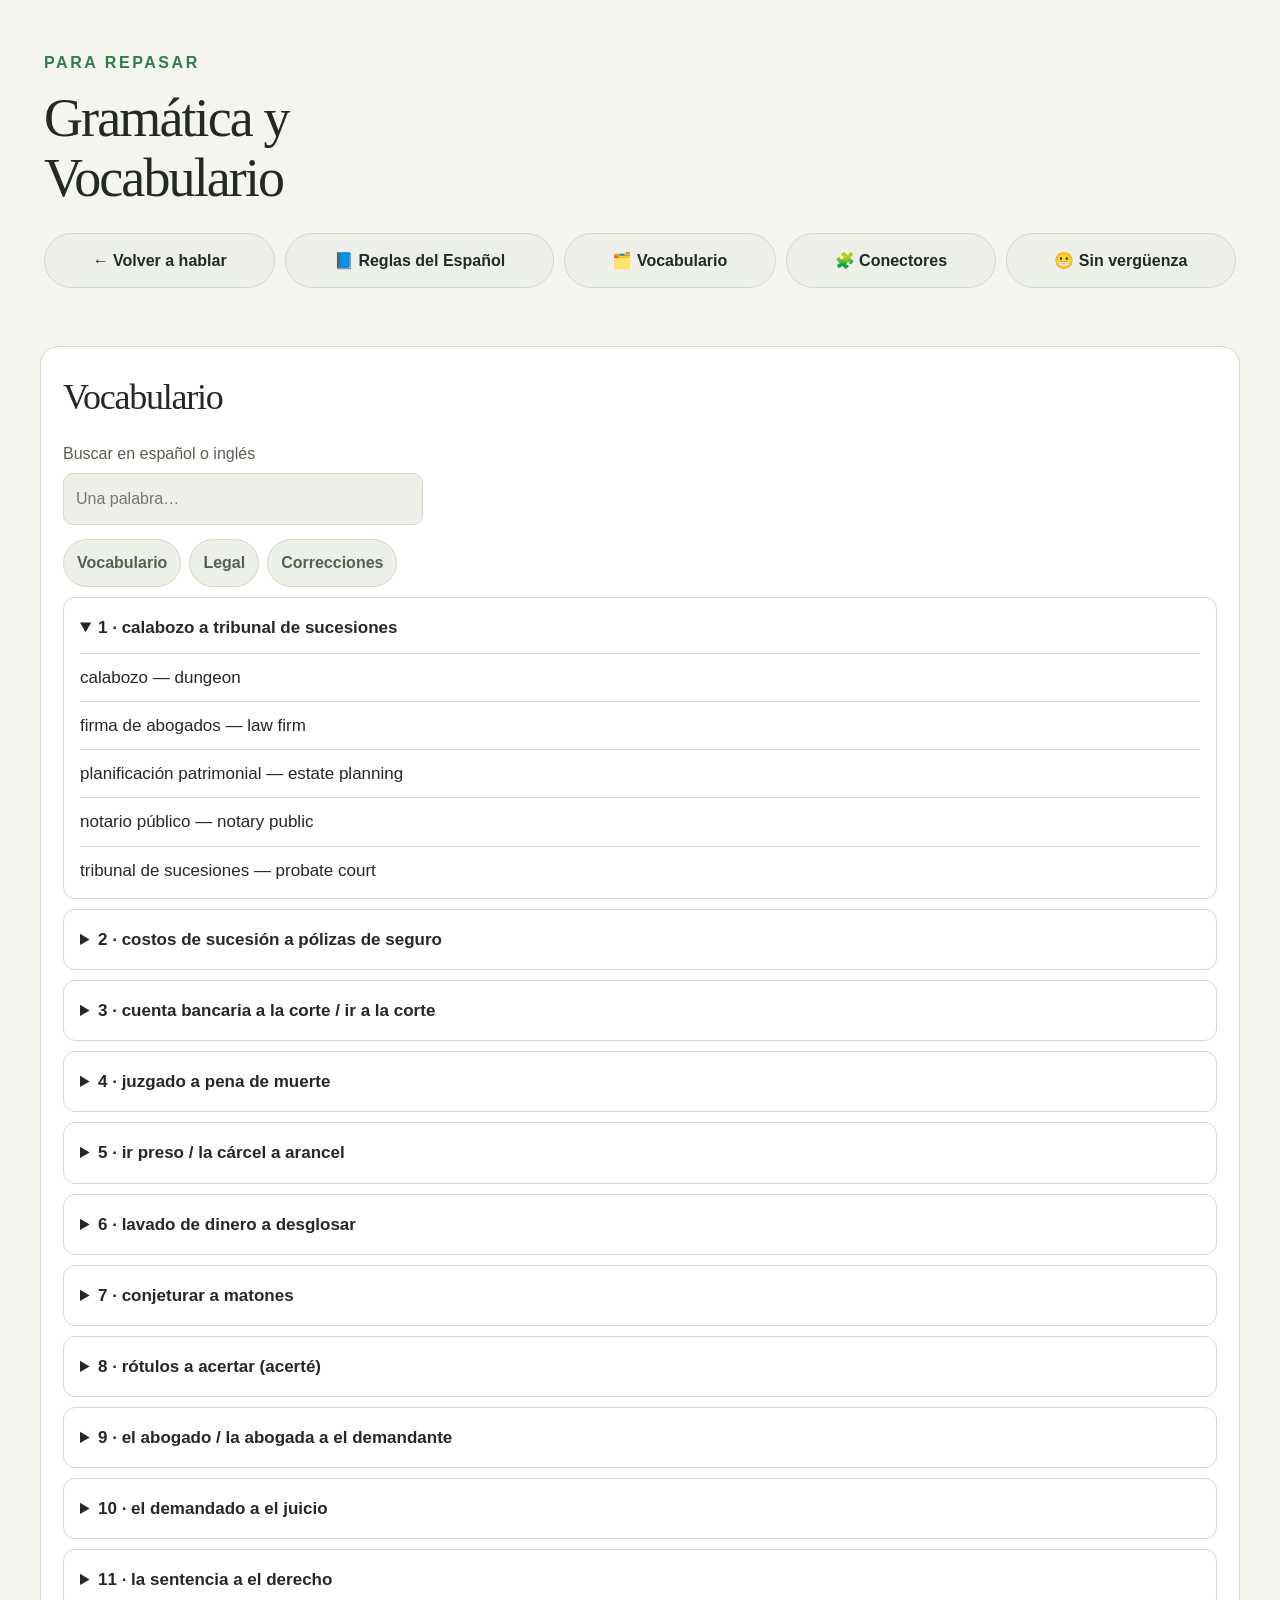
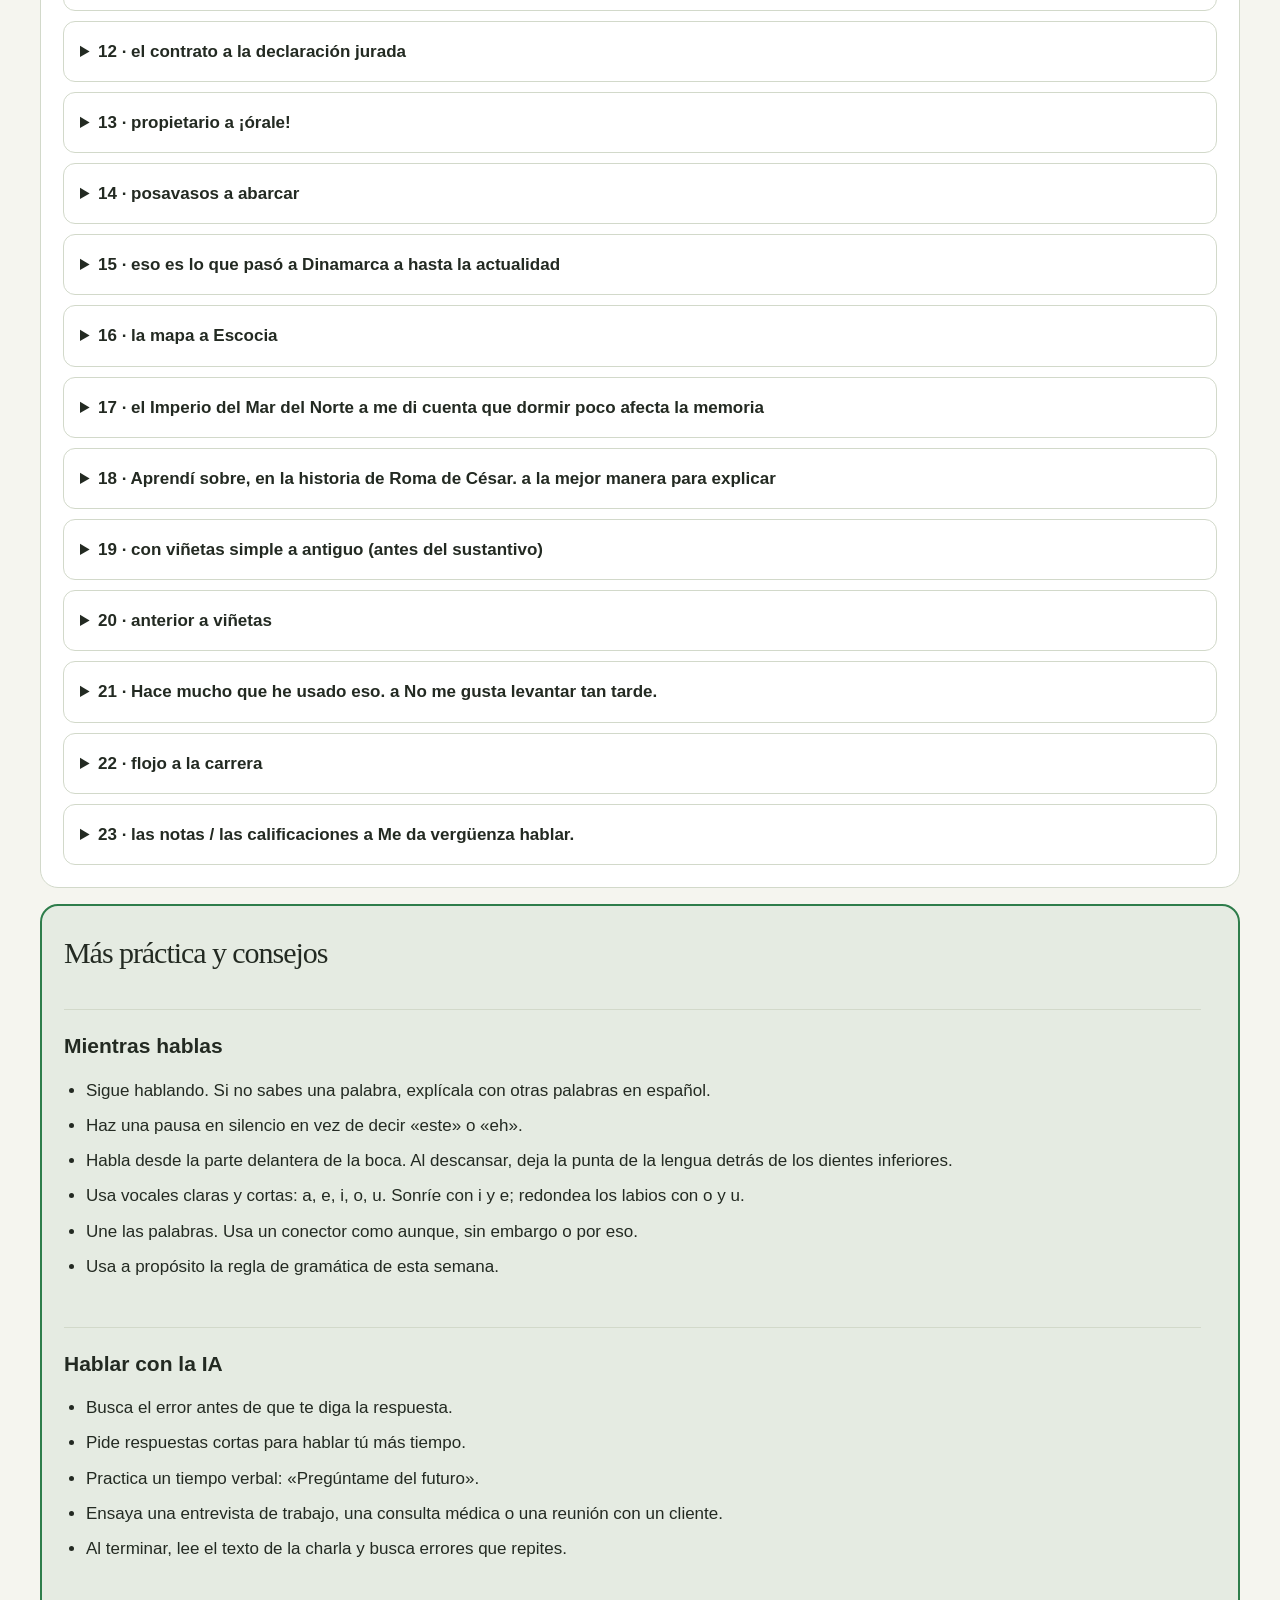
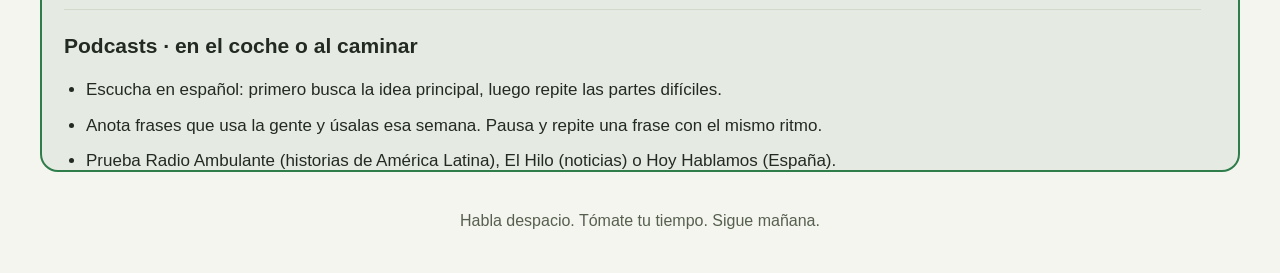
==== aprende.html @ 2efd4acb "Split into speaking page and grammar/vocab page Co-Authored-By: Claude Opus 5.5 <noreply@anthropic.c" ====
<!doctype html>
<html lang="es">
<head>
<meta charset="utf-8">
<meta name="viewport" content="width=device-width, initial-scale=1, viewport-fit=cover">
<meta name="theme-color" content="#1a1a19">
<meta name="apple-mobile-web-app-capable" content="yes">
<meta name="apple-mobile-web-app-status-bar-style" content="black-translucent">
<meta name="apple-mobile-web-app-title" content="Spanish">
<meta name="description" content="Tu práctica diaria de español. Treinta minutos, un paso a la vez.">
<title>Spanish · Gramática y vocabulario</title>
<link rel="manifest" href="manifest.webmanifest">
<link rel="apple-touch-icon" href="icons/icon-180.png">
<link rel="icon" href="icons/icon-192.png">
<link rel="stylesheet" href="app.css">
<script src="app.js" defer></script>
</head>
<body>
<main>
<header><p class="eyebrow">PARA REPASAR</p><h1>Gramática y<br>Vocabulario</h1><nav class="top-links" aria-label="Recursos">
<a href="index.html">← Volver a hablar</a>
<a href="gramatica.html">📘 Reglas del Español</a>
<a href="#vocab">🗂️ Vocabulario</a>
<a href="#conectores">🧩 Conectores</a>
<a href="gramatica.html#verguenza">😬 Sin vergüenza</a>
</nav></header>
<section id="vocab" class="panel vocabulary"><h2>Vocabulario</h2><label for="search">Buscar en español o inglés</label><input id="search" type="search" placeholder="Una palabra…" autocomplete="off"><div class="chips" id="filters" aria-label="Filtrar vocabulario"></div><p id="count" class="muted small" role="status" hidden>Cargando vocabulario…</p><div id="vocab-groups"></div><button id="retry-vocab" class="secondary" hidden>Volver a cargar</button></section>
<section class="more" aria-labelledby="more-title"><h2 id="more-title">Más práctica y consejos</h2><div id="tips" class="stack"></div>
<article class="tip"><h3>Repite: 4, 3, 2</h3><p>Los miércoles, en lugar del Debate: elige una historia, como tu mejor día de la misión. Cuéntala en 4 minutos, luego en 3 y al final en 2. No quites partes: dilo con más fluidez.</p><p id="drill-round">Vuelta 1 de 3 · la misma historia</p><div id="drill-clock" class="drill-clock" role="timer">4:00</div><div class="timer-actions"><button id="drill-start">Empezar</button><button id="drill-reset" class="secondary">Reiniciar</button></div></article>
<section id="conectores" class="panel"><h3>Conectores</h3><p class="muted">Palabras pequeñas para unir tus ideas.</p></section>
<section class="panel"><h3>Práctica</h3><p class="muted">Elige la palabra que falta.</p><p id="score" role="status">0 de 15 · 0 respuestas</p><div id="quiz" class="stack"></div><button id="again" class="secondary wide">Otra vez</button></section>
</section>
<footer>Habla despacio. Tómate tu tiempo. Sigue mañana.</footer>
</main>
</body>
</html>
---- app.css ----
:root {
  color-scheme:dark;
  --bg:#1a1a19;
  --card:#232422;
  --inset:#2c2e2a;
  --fg:#f2f1e9;
  --muted:#b4b8ad;
  --line:#41463c;
  --green:#5fbf7f;
  --ink:#112317;
  --blue:#396ed0;
  --gold:#ddbf7d;
}
*,*::before,*::after {
  box-sizing:border-box;
}
html,body {
  overflow-x:hidden;
}
body {
  margin:0;
  background:var(--bg);
  color:var(--fg);
  font:17px/1.6 -apple-system,BlinkMacSystemFont,"Segoe UI",sans-serif;
  padding: max(28px,env(safe-area-inset-top)) max(16px,env(safe-area-inset-right)) max(28px,env(safe-area-inset-bottom)) max(16px,env(safe-area-inset-left));
}
main {
  max-width:1200px;
  margin:auto;
  overflow-wrap:anywhere;
}
/* Grid and flex items must shrink below their controls' intrinsic widths. */
main *,main *::before,main *::after {
  min-width:0;
}
header {
  padding:12px 4px 26px;
}
h1,h2 {
  font-family:Georgia,serif;
  font-weight:500;
  line-height:1.12;
  letter-spacing:-.035em;
}
h1 {
  font-size:clamp(36px,7vw,54px);
  margin:12px 0;
}
h2 {
  font-size:36px;
  margin:8px 0 24px;
}
h3 {
  font-size:21px;
  line-height:1.3;
  margin:0 0 12px;
}
h4 {
  font-size:18px;
  margin:0;
}
p {
  margin:10px 0;
}
.eyebrow {
  font-size:16px;
  letter-spacing:.16em;
  font-weight:700;
  color:var(--green);
}
.muted {
  color:var(--muted);
}
.small {
  font-size:16px;
}
.panel {
  background:var(--card);
  border:1px solid var(--line);
  border-radius:18px;
  padding:22px;
  margin-bottom:16px;
}
.timer {
  border-top:3px solid var(--green);
}
.timer-heading,.block-heading {
  display:flex;
  flex-wrap:wrap;
  justify-content:space-between;
  gap:12px;
  align-items:center;
  font-weight:650;
}
.badge {
  font-size:16px;
  letter-spacing:.08em;
  color:var(--muted);
  white-space:nowrap;
}
.clock {
  font-size:clamp(70px,17vw,98px);
  line-height:1.2;
  font-weight:300;
  letter-spacing:-.06em;
  font-variant-numeric:tabular-nums;
  color:var(--green);
  margin:12px 0;
}
progress {
  display:block;
  width:100%;
  height:6px;
  border:none;
  border-radius:8px;
  overflow:hidden;
  background:var(--inset);
  accent-color:var(--green);
}
progress::-webkit-progress-bar {
  background:var(--inset);
}
progress::-webkit-progress-value {
  background:var(--green);
}
button,input,select,textarea {
  font:inherit;
  font-size:16px;
  max-width:100%;
}
button {
  overflow-wrap:anywhere;
}
button,.chat {
  min-height:48px;
  border-radius:10px;
  border:1px solid transparent;
  padding:12px 16px;
  font-weight:650;
  cursor:pointer;
  background:var(--green);
  color:var(--ink);
}
button:disabled {
  cursor:default;
  opacity:.65;
}
.secondary {
  background:var(--inset);
  color:var(--fg);
  border-color:var(--line);
}
button:focus-visible,a:focus-visible,summary:focus-visible,input:focus-visible,select:focus-visible,textarea:focus-visible {
  outline:3px solid var(--gold);
  outline-offset:4px;
}
.timer-actions {
  display:flex;
  gap:8px;
  flex-wrap:wrap;
  margin-top:18px;
}
.timer-actions button {
  flex:1 1 80px;
  padding-inline:10px;
}
.stack {
  display:grid;
  grid-template-columns:minmax(0,1fr);
  gap:14px;
}
.block {
  border-left:3px solid var(--line);
  margin:0;
}
.block.active {
  border-color:var(--green);
}
.block.active h3 {
  color:var(--green);
}
.block.done .block-heading {
  color:var(--muted);
}
.block-heading h3 {
  margin:0;
}
.duration {
  font-variant-numeric:tabular-nums;
  white-space:nowrap;
  color:var(--muted);
}
.topic {
  font-family:Georgia,serif;
  font-size:22px;
  line-height:1.4;
  margin:18px 0 12px;
}
.topic-change {
  margin-bottom:16px;
}
label {
  display:block;
  color:var(--muted);
  font-size:16px;
  margin:12px 0 6px;
}
select,input,textarea {
  width:100%;
  min-width:0;
  min-height:48px;
  background:var(--inset);
  color:var(--fg);
  border:1px solid var(--line);
  border-radius:10px;
  padding:12px;
}
select {
  margin-bottom:16px;
}
.wide,.copy {
  width:100%;
}
.copy {
  margin-top:6px;
}
.prompt-view {
  margin-top:6px;
}
summary {
  cursor:pointer;
  min-height:48px;
  padding:12px 0;
  color:var(--muted);
}
.prompt-view textarea {
  height:260px;
  line-height:1.6;
  resize:vertical;
}
.copy-status {
  min-height:0;
  color:var(--green);
  margin:0;
}
.copy-status:not(:empty) {
  margin-top:8px;
}
.chat {
  background:var(--blue);
  color:#fff;
  text-decoration:none;
  display:flex;
  justify-content:space-between;
  align-items:center;
  margin-top:22px;
  padding:18px 22px;
  font-size:19px;
}
.chat-help {
  text-align:center;
  margin:8px 0 40px;
}
.reference>.panel {
  margin-bottom:18px;
}
.chips {
  display:flex;
  flex-wrap:wrap;
  gap:8px;
  margin-top:14px;
}
.chips button {
  background:var(--inset);
  border-color:var(--line);
  color:var(--muted);
  border-radius:30px;
  padding:10px 13px;
}
.chips button[aria-pressed=true] {
  color:var(--ink);
  background:var(--green);
  border-color:var(--green);
}
.vocab-group {
  background:var(--card);
  border:1px solid var(--line);
  border-radius:12px;
  padding:4px 16px;
  margin-top:10px;
}
.vocab-group summary {
  color:var(--fg);
  font-weight:650;
}
.vocab-row {
  border-top:1px solid var(--line);
  padding:10px 0;
  margin:0;
}
.connector-group {
  margin-top:28px;
}
.connector {
  padding:14px 0;
  border-top:1px solid var(--line);
}
.connector p {
  margin:4px 0;
}
.example {
  color:var(--muted);
  font-style:italic;
}
.question {
  padding:18px;
  background:var(--inset);
  border-radius:12px;
}
.question p:first-child {
  margin-top:0;
}
.answers {
  display:flex;
  gap:8px;
  flex-wrap:wrap;
}
.answers button {
  background:var(--card);
  color:var(--fg);
  border-color:var(--line);
  flex:1 1 100px;
}
.answers button.correct {
  border-color:var(--green);
  color:var(--green);
}
.answers button.wrong {
  border-color:#ed9d91;
  color:#ed9d91;
}
.feedback {
  font-size:16px;
}
.top-links {
  display:flex;
  flex-wrap:wrap;
  gap:10px;
  margin-top:24px;
}
.top-links a {
  display:flex;
  align-items:center;
  justify-content:center;
  gap:12px;
  padding:14px 18px;
  min-height:52px;
  border:1px solid var(--line);
  border-radius:30px;
  background:var(--inset);
  color:var(--fg);
  font-size:17px;
  font-weight:650;
  text-decoration:none;
}
.top-links .chat {
  background:var(--blue);
  color:#fff;
  border-color:var(--blue);
  margin:0;
}
.practice-layout {
  display:grid;
  gap:24px;
  align-items:start;
}
.more {
  padding:22px;
  background:color-mix(in srgb,var(--green) 8%,var(--bg));
  border:2px solid var(--green);
  border-radius:18px;
}
.more h2 {
  font-size:30px;
}
.more>.panel {
  margin-top:24px;
}
.more>.panel:last-child {
  margin-bottom:0;
}
.vocabulary {
  margin-top:32px;
  scroll-margin-top:16px;
}
.vocabulary input {
  max-width:360px;
}
#conectores {
  scroll-margin-top:16px;
}
@media(min-width:900px) {
  .top-links {
    flex-wrap:nowrap;
  }
  .top-links a {
    flex:1 1 auto;
    padding-inline:12px;
    font-size:16px;
  }
  .practice-layout {
    grid-template-columns:minmax(0,1.2fr) minmax(0,1fr);
  }
  .more {
    position:sticky;
    top:16px;
    max-height:calc(100vh - 32px);
    overflow-y:auto;
    overscroll-behavior-y:contain;
    scrollbar-gutter:stable;
  }
}
.tip {
  border-top:1px solid var(--line);
  padding-top:22px;
  margin-top:16px;
}
.tip ul {
  padding-left:22px;
}
.tip li {
  margin:8px 0;
}
.drill-clock {
  font-size:48px;
  font-variant-numeric:tabular-nums;
  color:var(--green);
}
footer {
  text-align:center;
  color:var(--muted);
  font-size:16px;
  margin:36px 0 12px;
}
[hidden] {
  display:none!important;
}
@media(max-width:499px) {
  .panel,.more {
    padding:18px;
  }
  .timer-actions {
    gap:6px;
  }
  .timer-actions button {
    padding-inline:8px;
  }
  .block-heading {
    align-items:start;
  }
  .badge {
    align-self:center;
  }
}
@media(prefers-color-scheme:light) {
  :root {
    color-scheme:light;
    --bg:#f5f5ef;
    --card:#fff;
    --inset:#edf0e8;
    --fg:#232a22;
    --muted:#56604f;
    --line:#d2d9ca;
    --green:#2e7d4b;
    --ink:#fff;
    --gold:#97691d;
  }
}
@media(prefers-reduced-motion:reduce) {
  * {
    scroll-behavior:auto;
  }
}

.copy.go{margin-top:8px;background:#3b6fd8;color:#fff}

/* Speaking page is one column now (grammar + vocab moved to aprende.html). */
.practice-layout.solo{display:block;max-width:760px}
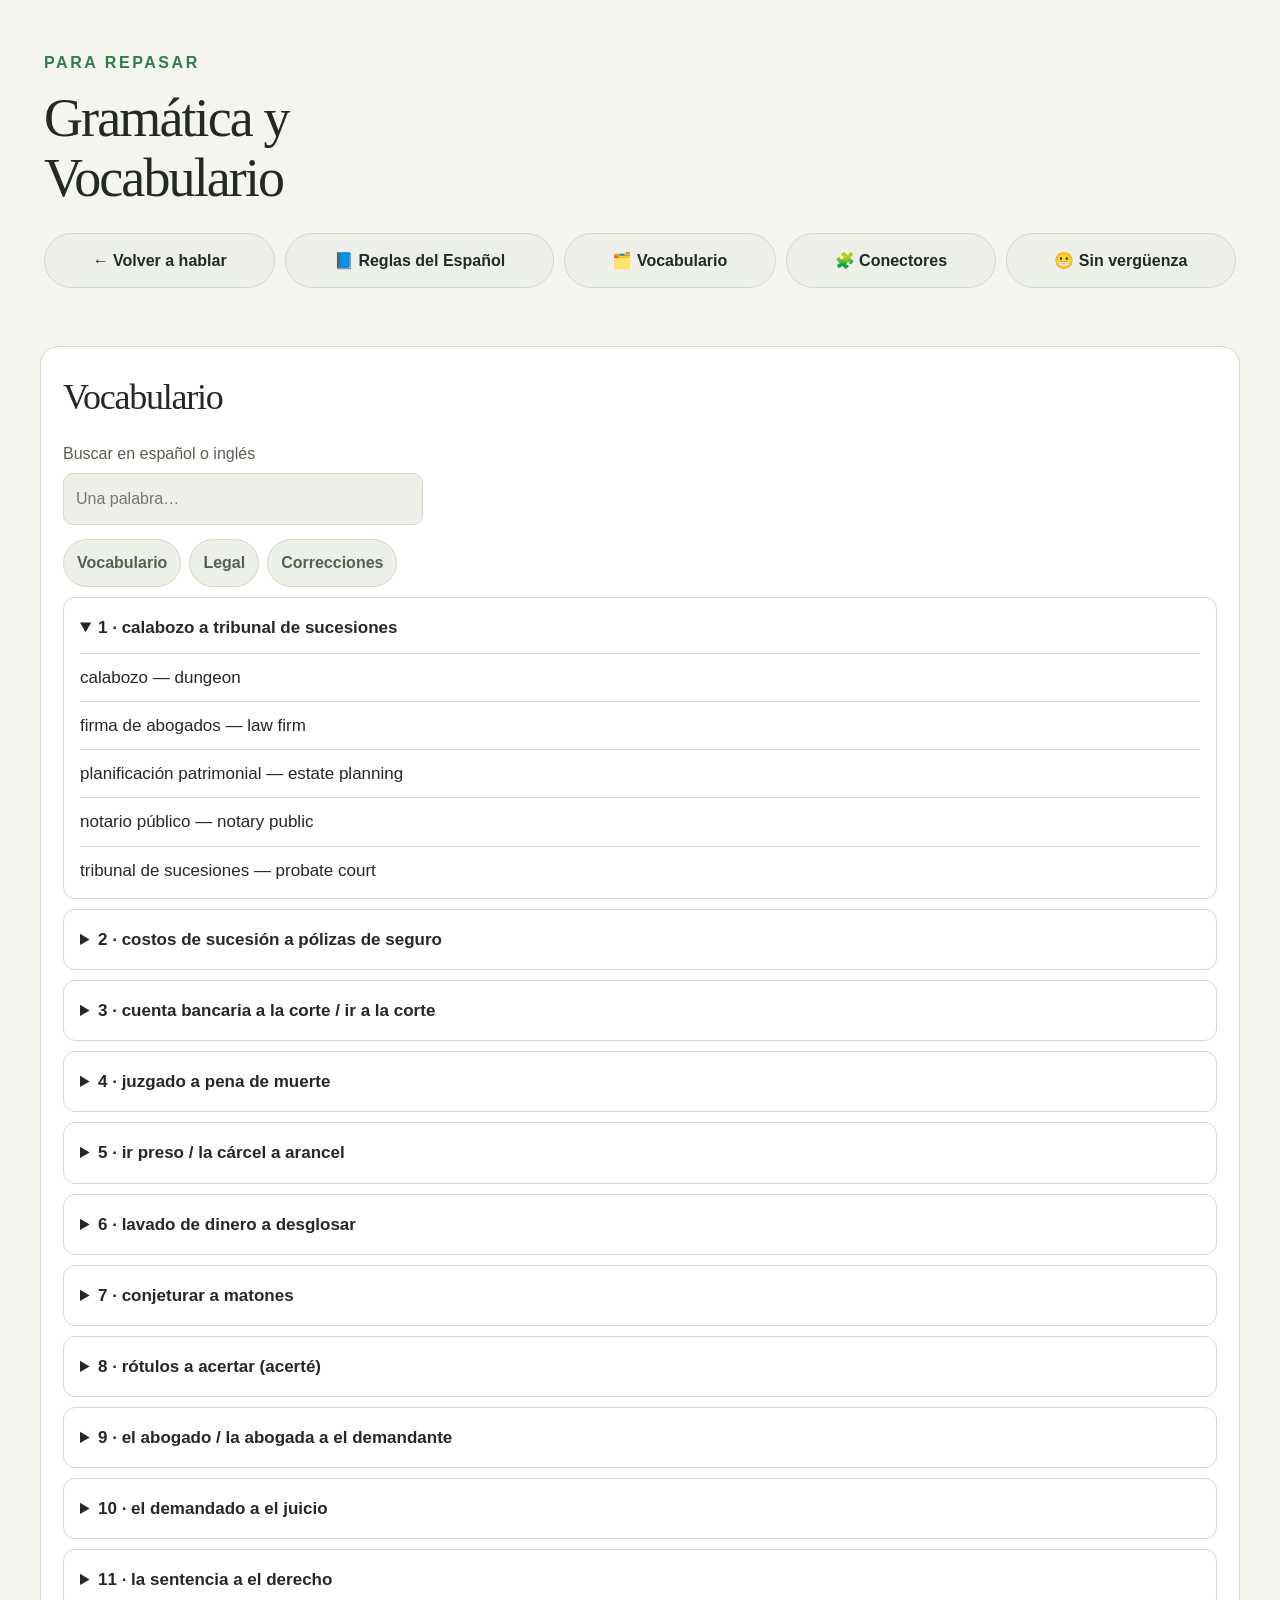
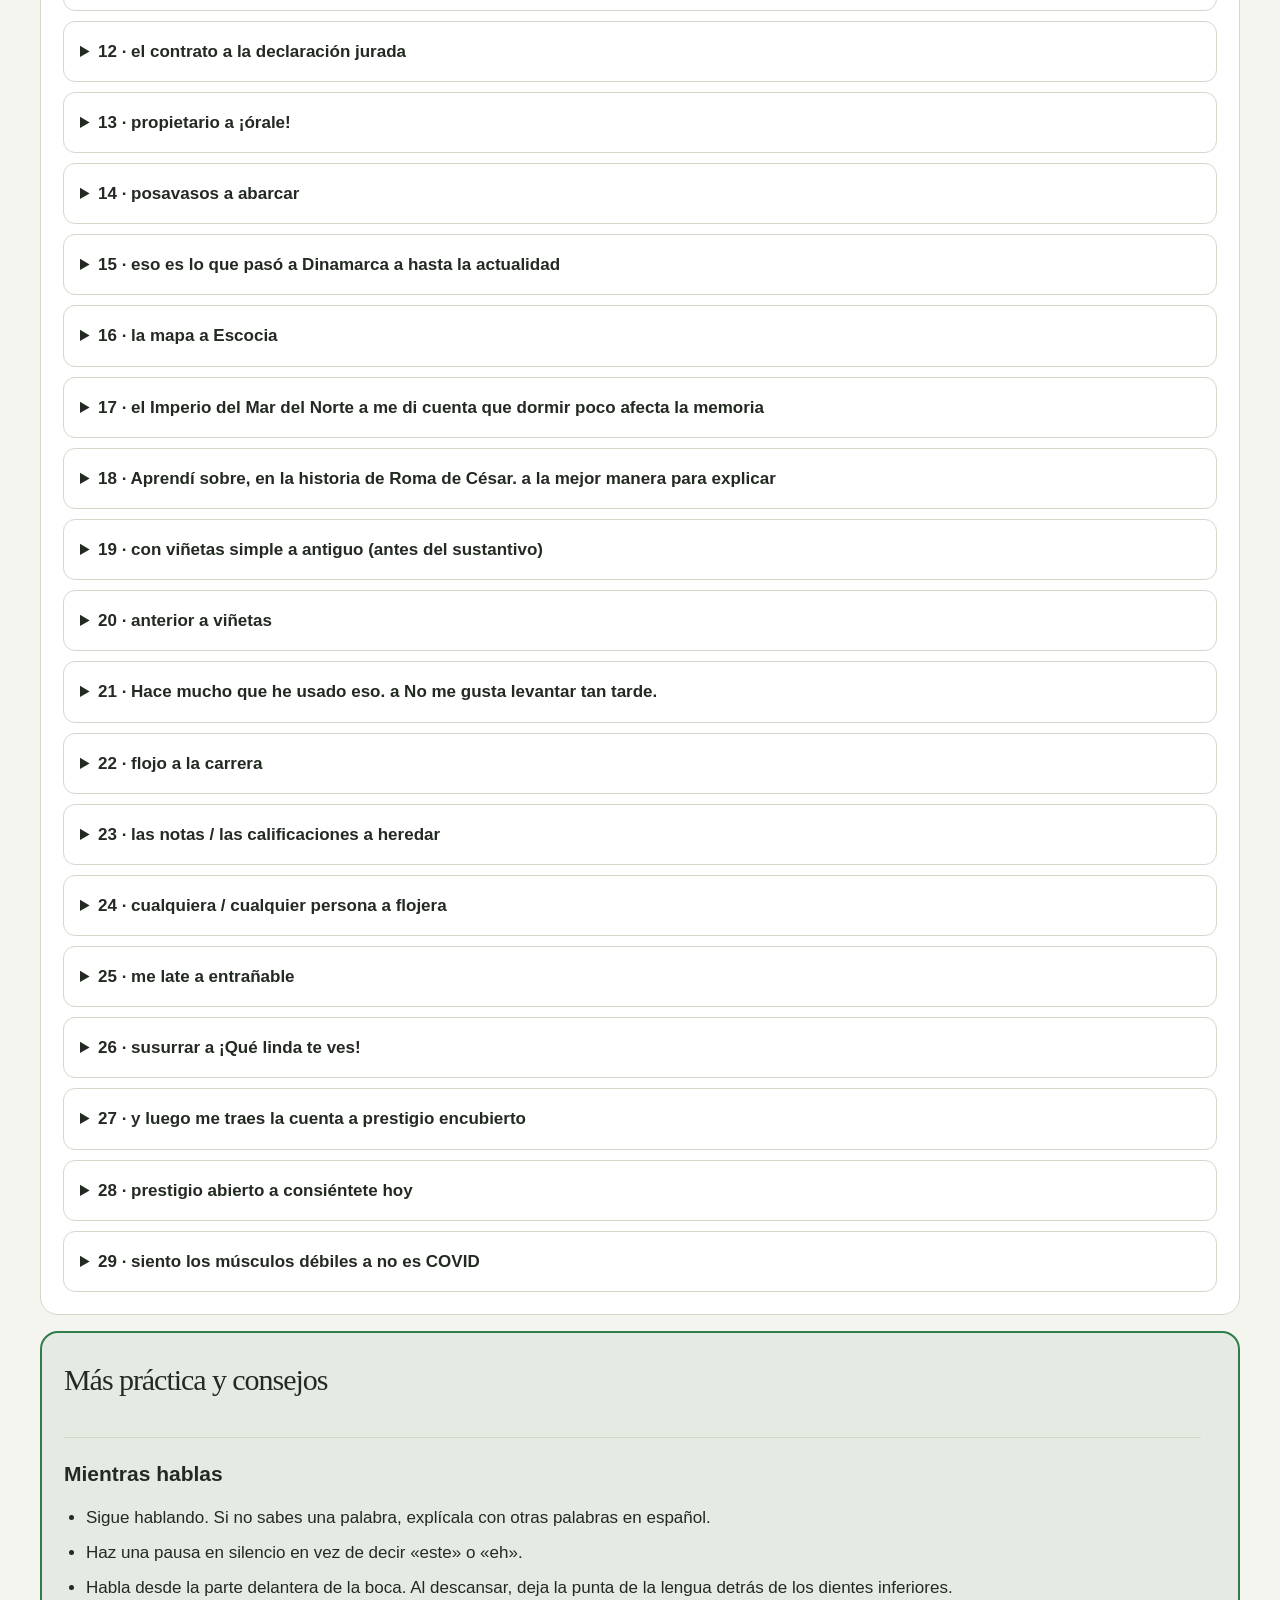
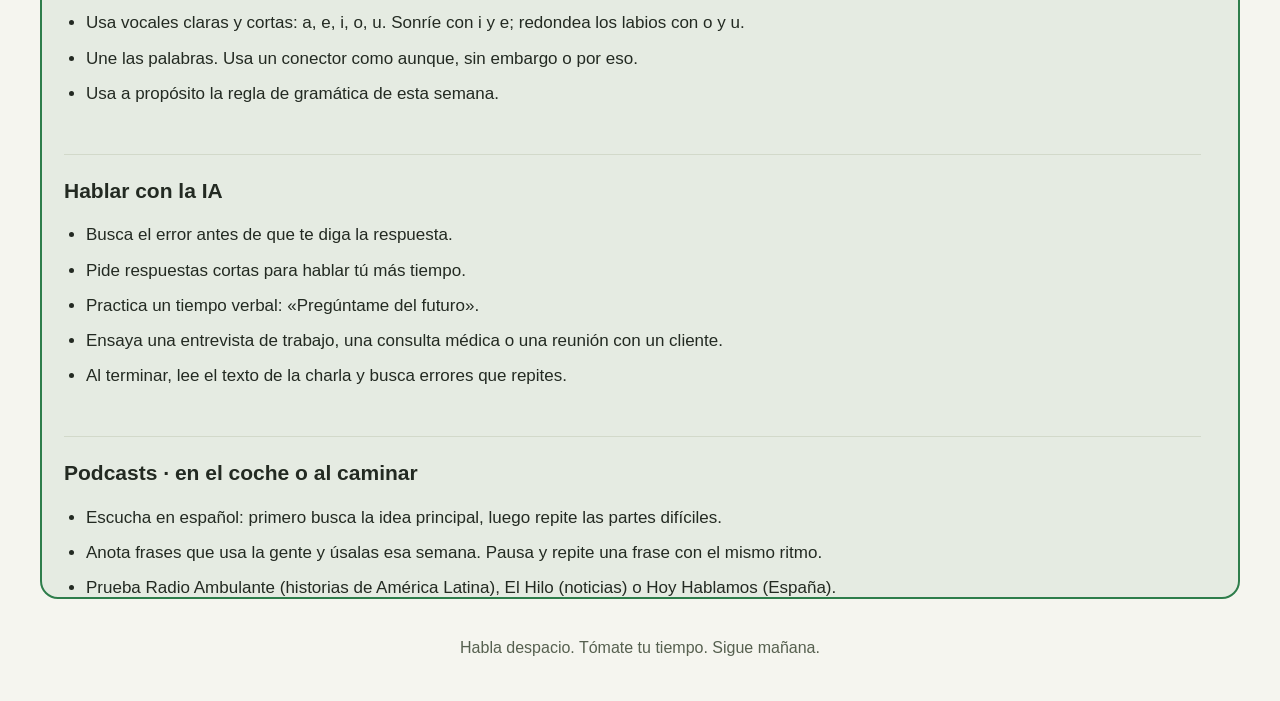
==== commit a775a160: "New 5-step plan: prayer, gospel talk, everyday chat, legal interpreting, gospel close - 80 everyday " ====
--- a/aprende.html
+++ b/aprende.html
@@ -1,7 +1,8 @@
 <!doctype html>
-<html lang="es">
+<html lang="es" translate="no">
 <head>
 <meta charset="utf-8">
+<meta name="google" content="notranslate">
 <meta name="viewport" content="width=device-width, initial-scale=1, viewport-fit=cover">
 <meta name="theme-color" content="#1a1a19">
 <meta name="apple-mobile-web-app-capable" content="yes">
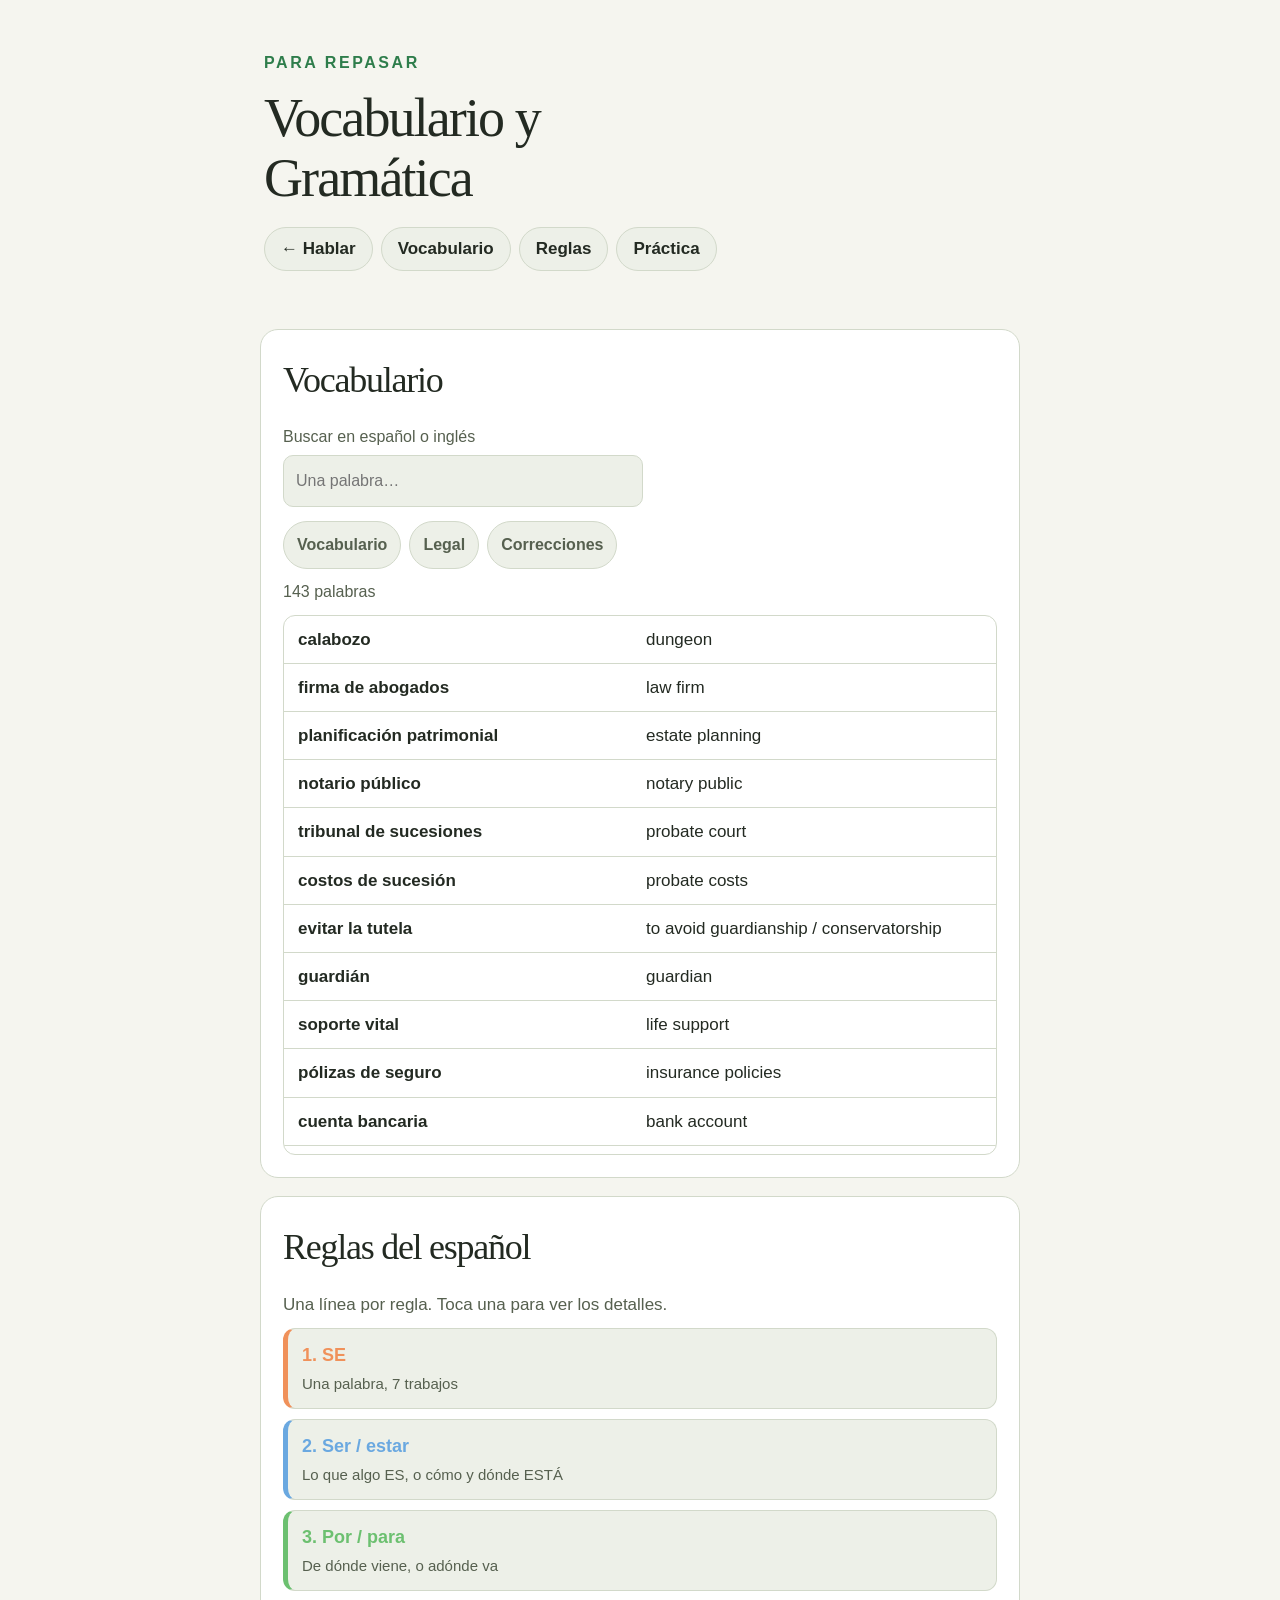
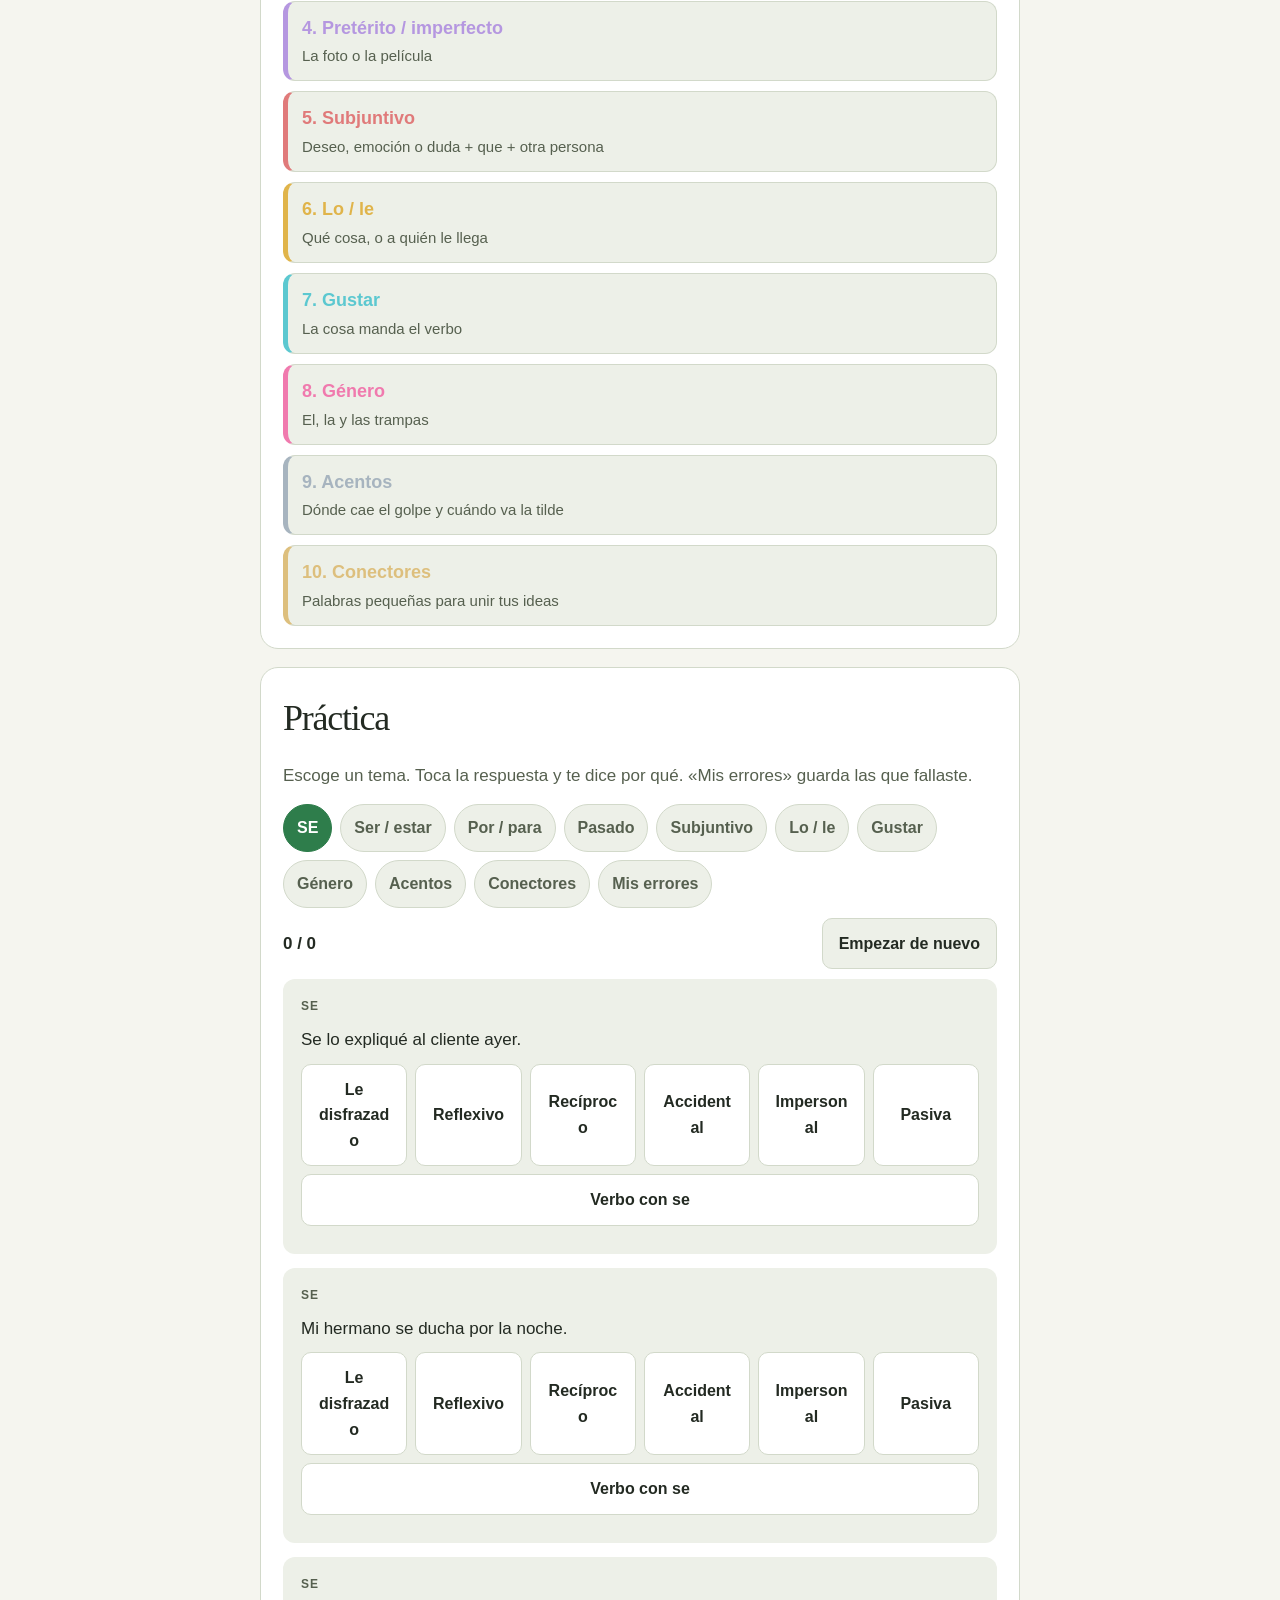
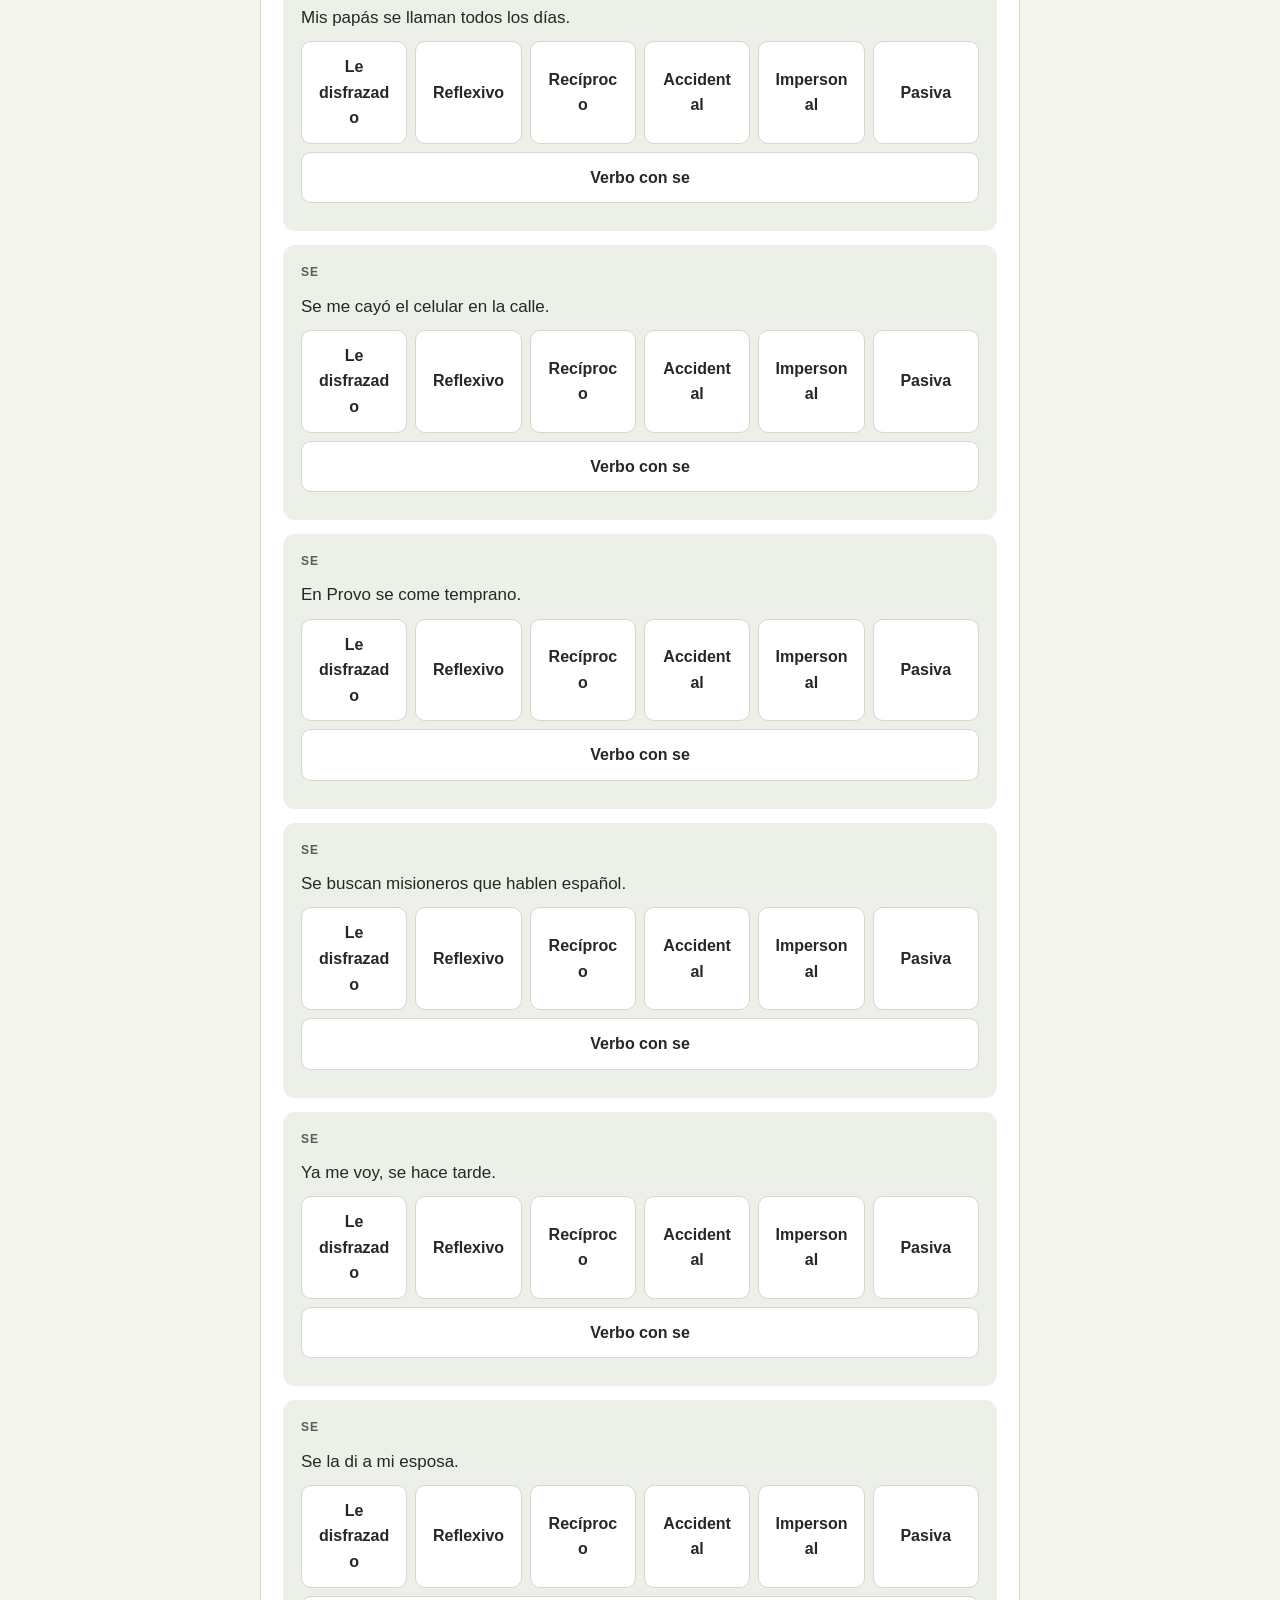
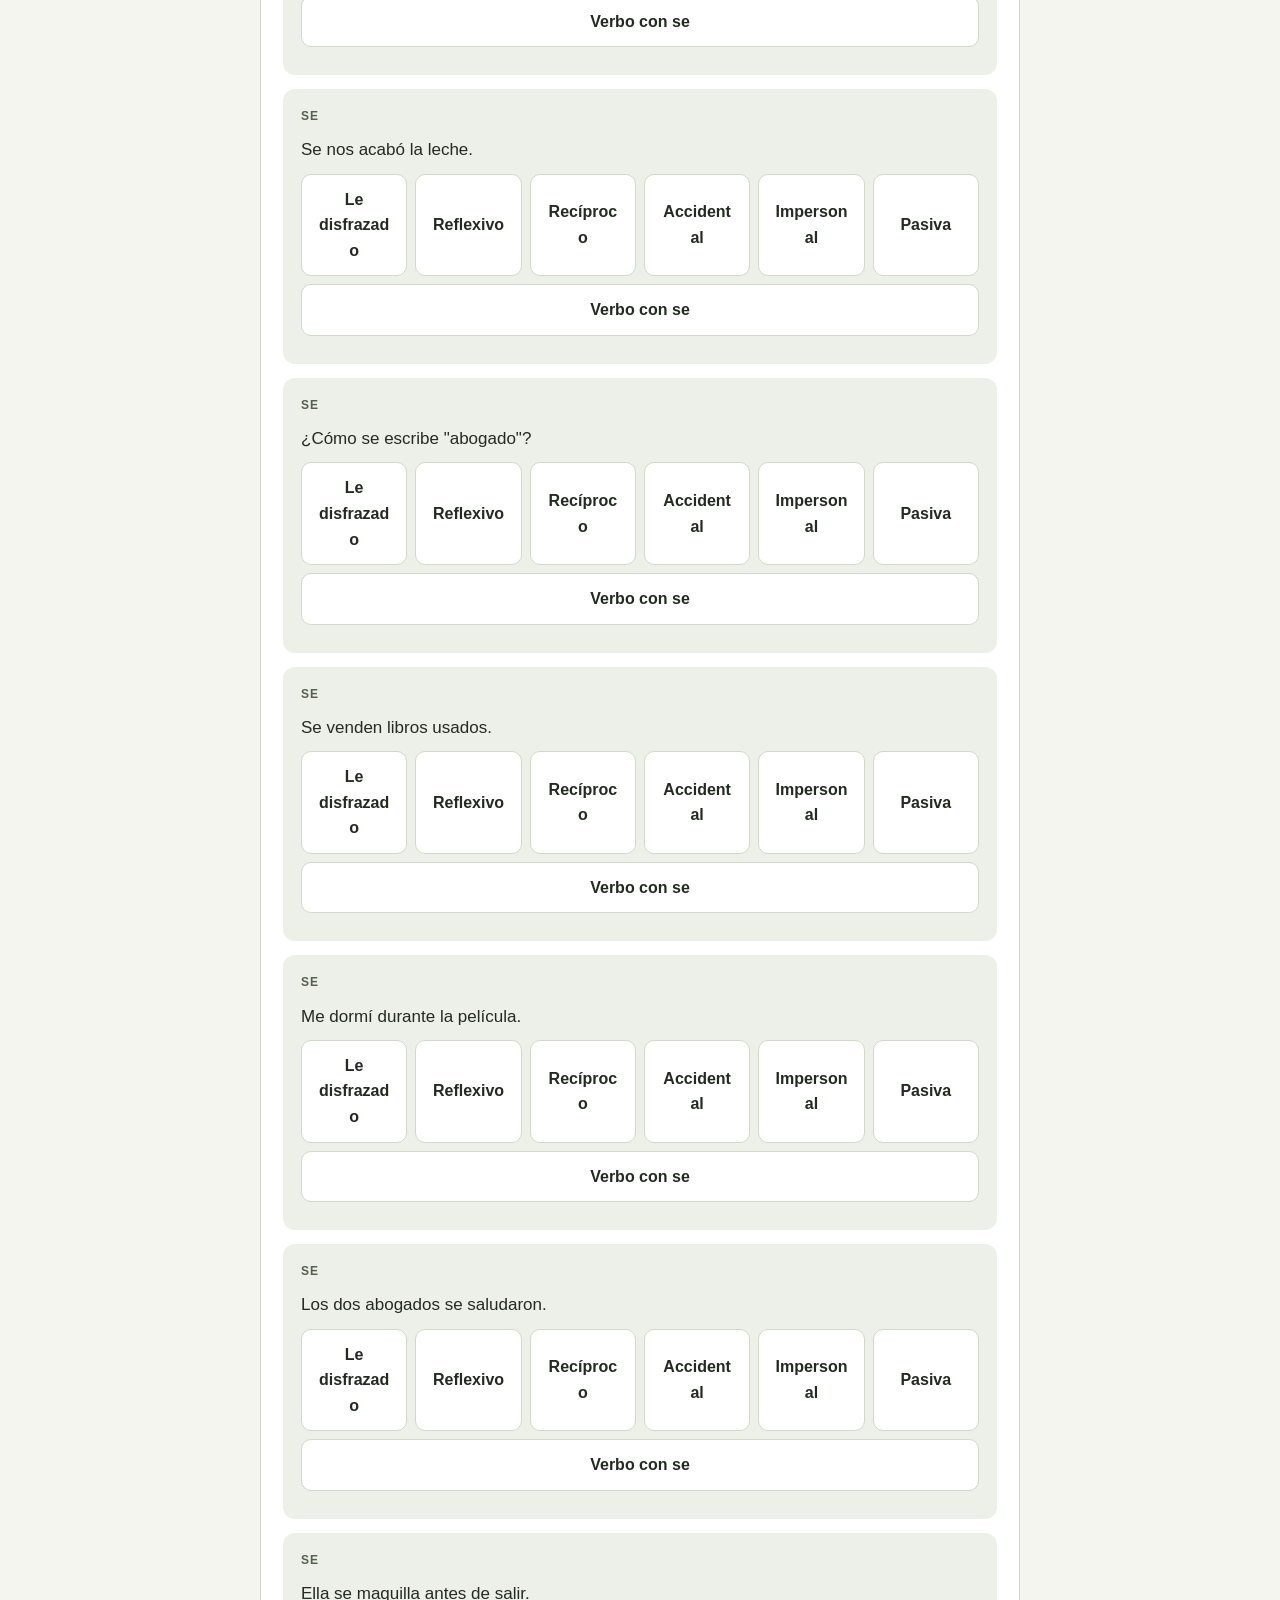
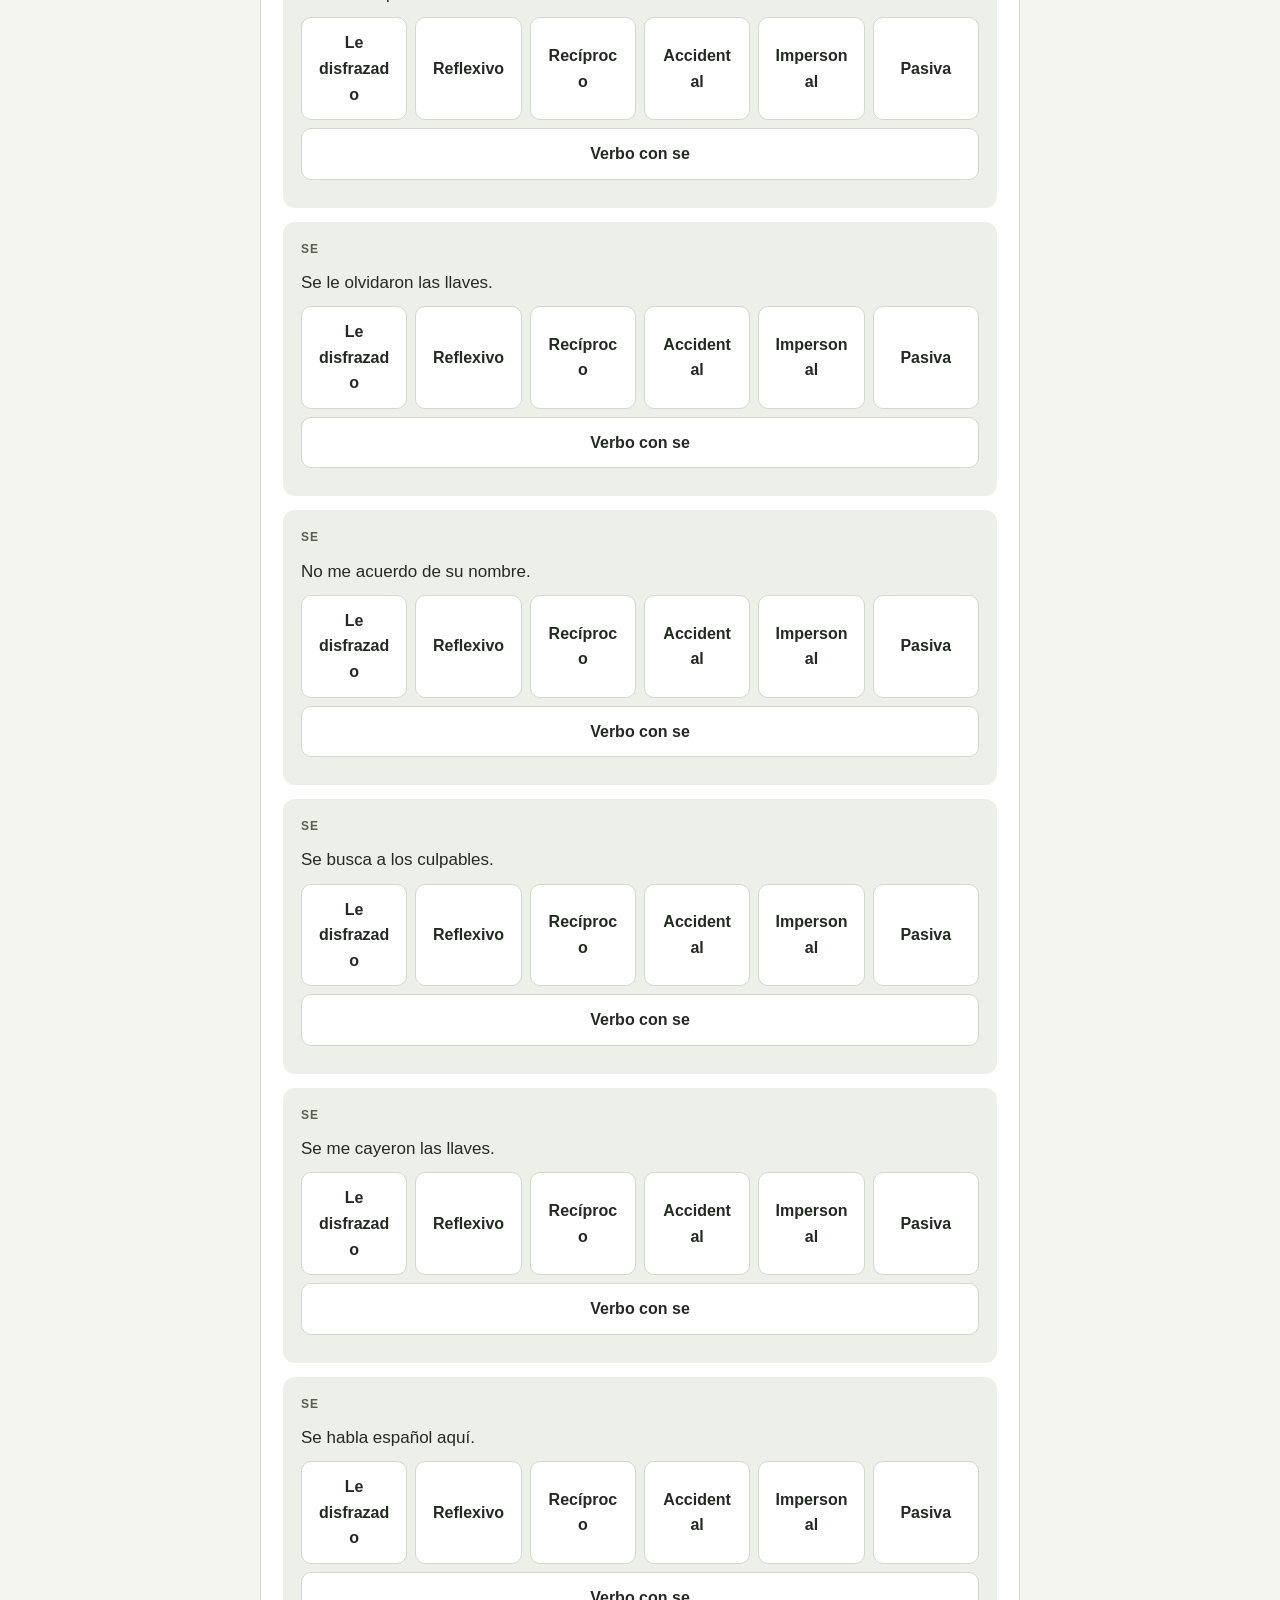
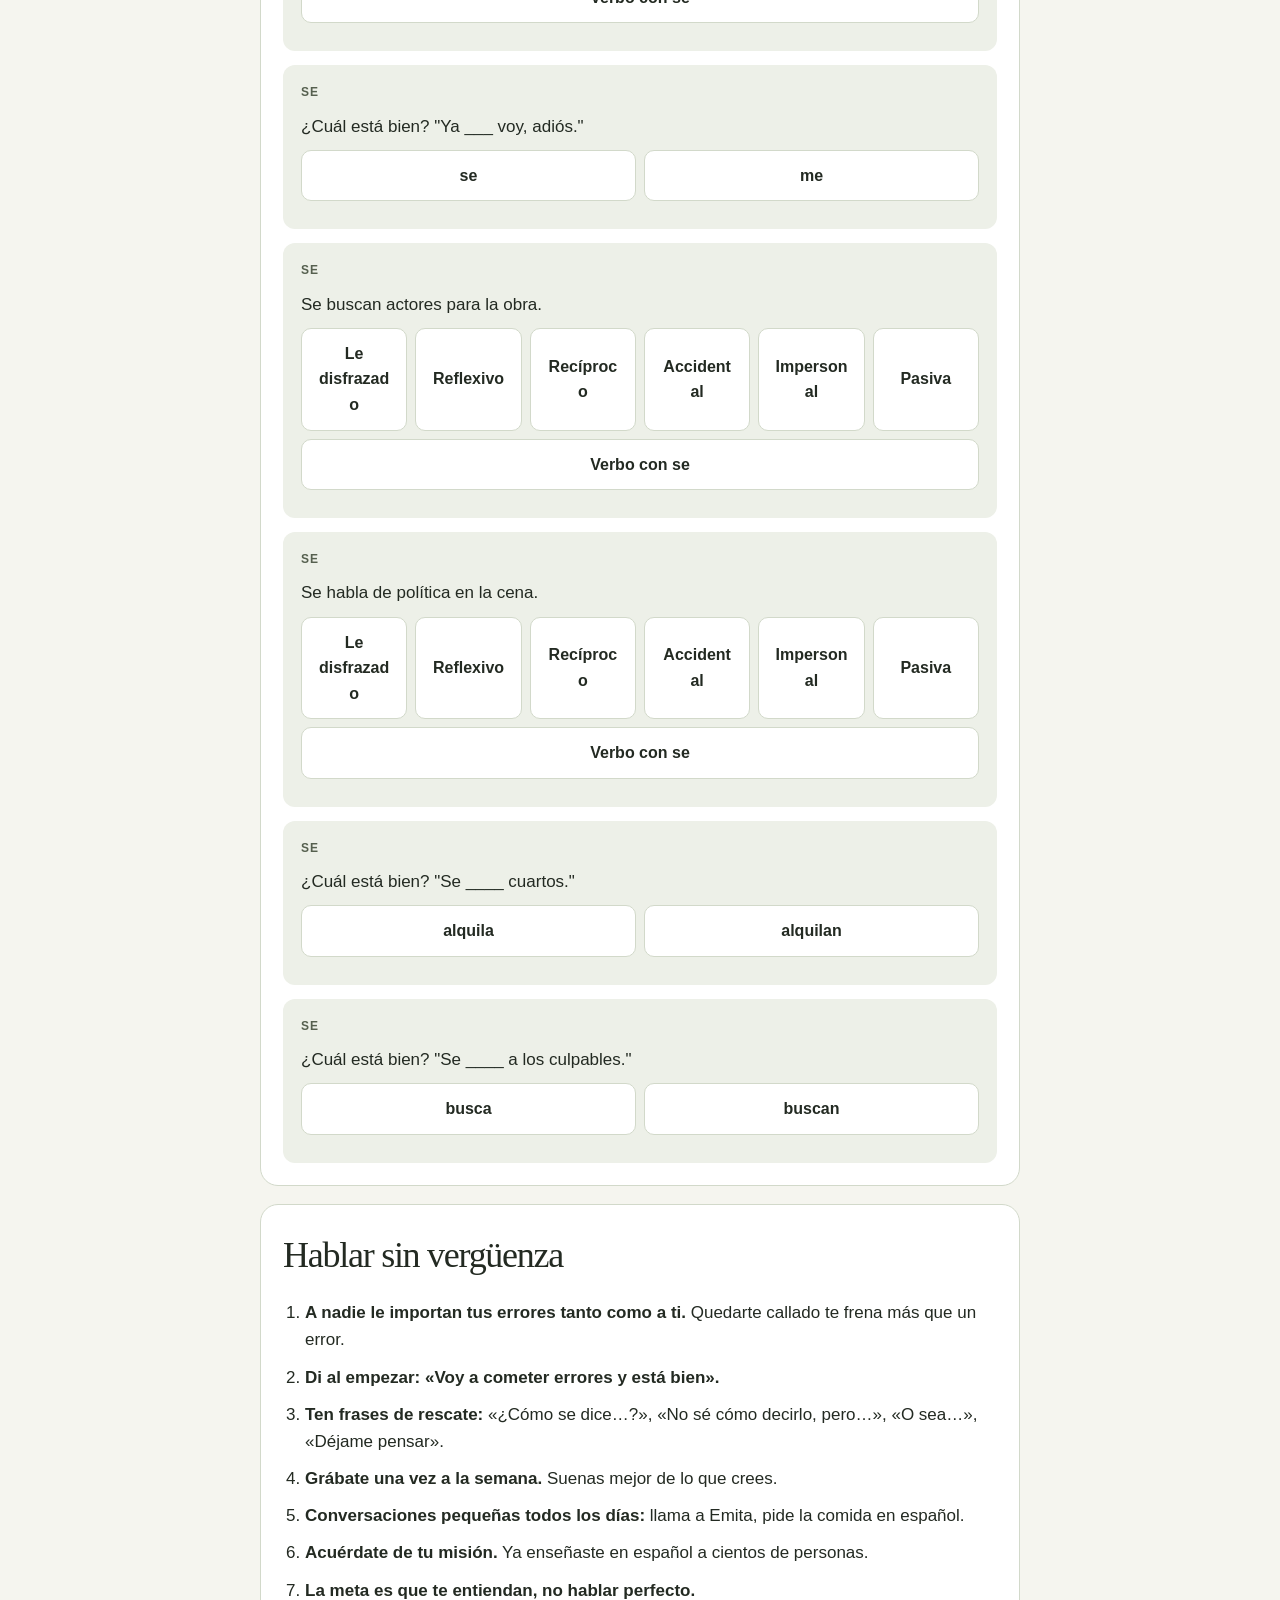
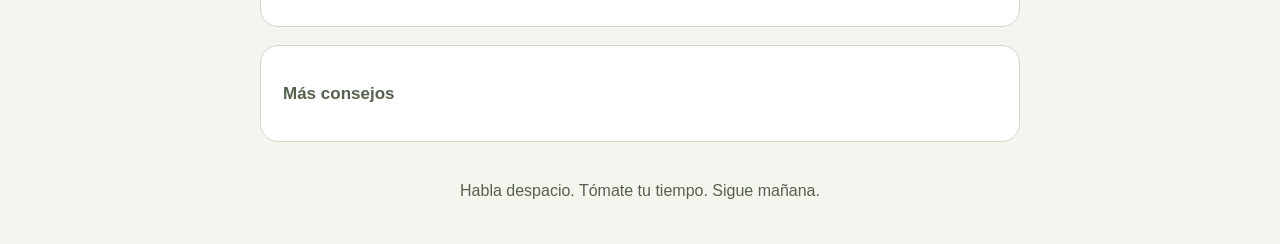
==== commit 1f175182: "Rebuild vocab + grammar page: vocab first, Reglas del Español as text - Vocab on top as a clean Span" ====
--- a/aprende.html
+++ b/aprende.html
@@ -8,29 +8,172 @@
 <meta name="apple-mobile-web-app-capable" content="yes">
 <meta name="apple-mobile-web-app-status-bar-style" content="black-translucent">
 <meta name="apple-mobile-web-app-title" content="Spanish">
-<meta name="description" content="Tu práctica diaria de español. Treinta minutos, un paso a la vez.">
-<title>Spanish · Gramática y vocabulario</title>
+<meta name="description" content="Tu vocabulario y las reglas del español.">
+<title>Spanish · Vocabulario y gramática</title>
 <link rel="manifest" href="manifest.webmanifest">
 <link rel="apple-touch-icon" href="icons/icon-180.png">
 <link rel="icon" href="icons/icon-192.png">
 <link rel="stylesheet" href="app.css">
 <script src="app.js" defer></script>
+<script src="reglas.js" defer></script>
 </head>
-<body>
+<body class="learn">
 <main>
-<header><p class="eyebrow">PARA REPASAR</p><h1>Gramática y<br>Vocabulario</h1><nav class="top-links" aria-label="Recursos">
-<a href="index.html">← Volver a hablar</a>
-<a href="gramatica.html">📘 Reglas del Español</a>
-<a href="#vocab">🗂️ Vocabulario</a>
-<a href="#conectores">🧩 Conectores</a>
-<a href="gramatica.html#verguenza">😬 Sin vergüenza</a>
+<header><p class="eyebrow">PARA REPASAR</p><h1>Vocabulario y<br>Gramática</h1>
+<nav class="jump" aria-label="Ir a">
+<a href="index.html">← Hablar</a>
+<a href="#vocab">Vocabulario</a>
+<a href="#reglas">Reglas</a>
+<a href="#practica">Práctica</a>
 </nav></header>
-<section id="vocab" class="panel vocabulary"><h2>Vocabulario</h2><label for="search">Buscar en español o inglés</label><input id="search" type="search" placeholder="Una palabra…" autocomplete="off"><div class="chips" id="filters" aria-label="Filtrar vocabulario"></div><p id="count" class="muted small" role="status" hidden>Cargando vocabulario…</p><div id="vocab-groups"></div><button id="retry-vocab" class="secondary" hidden>Volver a cargar</button></section>
-<section class="more" aria-labelledby="more-title"><h2 id="more-title">Más práctica y consejos</h2><div id="tips" class="stack"></div>
-<article class="tip"><h3>Repite: 4, 3, 2</h3><p>Los miércoles, en lugar del Debate: elige una historia, como tu mejor día de la misión. Cuéntala en 4 minutos, luego en 3 y al final en 2. No quites partes: dilo con más fluidez.</p><p id="drill-round">Vuelta 1 de 3 · la misma historia</p><div id="drill-clock" class="drill-clock" role="timer">4:00</div><div class="timer-actions"><button id="drill-start">Empezar</button><button id="drill-reset" class="secondary">Reiniciar</button></div></article>
-<section id="conectores" class="panel"><h3>Conectores</h3><p class="muted">Palabras pequeñas para unir tus ideas.</p></section>
-<section class="panel"><h3>Práctica</h3><p class="muted">Elige la palabra que falta.</p><p id="score" role="status">0 de 15 · 0 respuestas</p><div id="quiz" class="stack"></div><button id="again" class="secondary wide">Otra vez</button></section>
+
+<section id="vocab" class="panel vocabulary"><h2>Vocabulario</h2>
+<label for="search">Buscar en español o inglés</label>
+<input id="search" type="search" placeholder="Una palabra…" autocomplete="off" autocapitalize="off" spellcheck="false">
+<div class="chips" id="filters" aria-label="Filtrar vocabulario"></div>
+<p id="count" class="muted small" role="status" hidden>Cargando vocabulario…</p>
+<div id="vocab-groups" class="vtable"></div>
+<button id="retry-vocab" class="secondary" hidden>Volver a cargar</button>
 </section>
+
+<section id="reglas" class="panel"><h2>Reglas del español</h2>
+<p class="muted">Una línea por regla. Toca una para ver los detalles.</p>
+
+<details class="rule" style="--r:#f0915a"><summary><b>1. SE</b><span>Una palabra, 7 trabajos</span></summary>
+<p class="key">La regla más importante: después del verbo, <b>¿hay una COSA?</b></p>
+<ul>
+<li><b>Sí, hay cosa → pasiva.</b> El verbo copia a la cosa: se vend<b>e</b> una casa · se vend<b>en</b> dos casas.</li>
+<li><b>No hay cosa → impersonal.</b> El verbo siempre en singular: se vive bien aquí · se trabaja mucho.</li>
+<li>Caso raro: una persona con «a» no cuenta como cosa → singular: se busca a los niños.</li>
+</ul>
+<h4>Los 7, en el orden para revisar</h4>
+<ol class="rows">
+<li><b>Le disfrazado</b> · se + lo / la · <i>Se lo di.</i> <small>I gave it to him.</small></li>
+<li><b>Accidental</b> · se + me / te / le, sin querer · <i>Se me cayó.</i> <small>I dropped it.</small></li>
+<li><b>Pasiva</b> · «la gente» + una cosa; el verbo va con la cosa · <i>Se venden casas.</i> <small>Houses are sold.</small></li>
+<li><b>Impersonal</b> · «la gente», sin cosa; verbo singular · <i>Se vive bien.</i> <small>People live well.</small></li>
+<li><b>Reflexivo</b> · a sí mismo · <i>Se lava las manos.</i> <small>He washes his hands.</small></li>
+<li><b>Recíproco</b> · el uno al otro · <i>Se abrazan.</i> <small>They hug each other.</small></li>
+<li><b>Verbo con se</b> · el verbo cambia de sentido · <i>Me voy.</i> <small>I'm leaving.</small> (ir = go · irse = leave)</li>
+</ol>
+<h4>Errores comunes</h4>
+<ul class="fixes">
+<li><s>le lo di</s> → se lo di</li>
+<li><s>se voy</s> → me voy</li>
+<li><s>se me caí las llaves</s> → se me cayeron las llaves</li>
+<li><s>se alquila casas</s> → se alquilan casas</li>
+<li><s>se buscan a los niños</s> → se busca a los niños</li>
+</ul>
+<p class="trick"><b>Si hay cosa, copia. Si no, singular.</b></p>
+</details>
+
+<details class="rule" style="--r:#6aa8e0"><summary><b>2. Ser / estar</b><span>Lo que algo ES, o cómo y dónde ESTÁ</span></summary>
+<div class="two">
+<div><h4>SER = DOCTOR</h4><ul>
+<li><b>D</b>escripción · es alto</li><li><b>O</b>cupación · es abogado</li><li><b>C</b>aracterística · es amable</li>
+<li><b>T</b>iempo · son las tres</li><li><b>O</b>rigen · es de Utah</li><li><b>R</b>elación · es mi esposa</li></ul></div>
+<div><h4>ESTAR = PLACE</h4><ul>
+<li><b>P</b>osición · está sentado</li><li><b>L</b>ugar · está en Provo</li><li><b>A</b>cción · está hablando</li>
+<li><b>C</b>ondición · está cansado</li><li><b>E</b>moción · está feliz</li></ul></div>
+</div>
+<h4>Cambian de sentido</h4>
+<ul><li>ser listo = smart · estar listo = ready</li><li>ser aburrido = boring · estar aburrido = bored</li><li>ser malo = bad · estar malo = sick</li></ul>
+<h4>La trampa</h4>
+<ul><li>Un evento usa SER aunque sea lugar: la fiesta <b>es</b> en mi casa.</li><li>Pero una cosa: mi casa <b>está</b> en Provo.</li></ul>
+<p class="trick">Cómo te sientes y dónde estás: siempre <b>estar</b>.</p>
+</details>
+
+<details class="rule" style="--r:#6cc070"><summary><b>3. Por / para</b><span>De dónde viene, o adónde va</span></summary>
+<div class="two">
+<div><h4>POR · la causa, el camino</h4><ul>
+<li>Razón: gracias <b>por</b> todo</li><li>Medio: <b>por</b> teléfono</li><li>Cambio: $20 <b>por</b> el libro</li>
+<li>Tiempo: <b>por</b> dos horas</li><li>A través: caminé <b>por</b> el parque</li></ul></div>
+<div><h4>PARA · la meta, el destino</h4><ul>
+<li>Meta: estudio <b>para</b> ser abogado</li><li>Fecha límite: <b>para</b> el viernes</li><li>Destino: salgo <b>para</b> Provo</li>
+<li>Para quién: es <b>para</b> ti</li><li>Opinión: <b>para</b> mí, es fácil</li></ul></div>
+</div>
+</details>
+
+<details class="rule" style="--r:#b597e0"><summary><b>4. Pretérito / imperfecto</b><span>La foto o la película</span></summary>
+<div class="two">
+<div><h4>Pretérito · la foto</h4><ul><li>Terminó, con principio o fin</li><li>ayer, una vez, de repente</li><li>Ayer <b>jugué</b> dos horas</li></ul></div>
+<div><h4>Imperfecto · la película de fondo</h4><ul><li>Lo que pasaba, el fondo</li><li>siempre, cada día, de niño</li><li>Edad, hora, cómo era</li><li>De niño <b>jugaba</b> fútbol</li></ul></div>
+</div>
+<p class="trick">Juntos: <b>Llovía</b> (fondo) cuando <b>llegué</b> (la foto).</p>
+</details>
+
+<details class="rule" style="--r:#e07a7a"><summary><b>5. Subjuntivo</b><span>Deseo, emoción o duda + que + otra persona</span></summary>
+<h4>WEIRDO + que + otra persona</h4>
+<ul>
+<li><b>W</b>ishes · quiero que</li><li><b>E</b>moción · me alegra que</li><li><b>I</b>mpersonal · es importante que</li>
+<li><b>R</b>ecomendar · te pido que</li><li><b>D</b>uda · dudo que</li><li><b>O</b>jalá · ojalá que</li>
+</ul>
+<div class="two">
+<div><h4>Sí subjuntivo</h4><ul><li>Espero que <b>tengas</b> un buen día</li><li>Dudo que <b>sea</b> verdad</li><li>Cuando <b>llegues</b>, llámame (futuro)</li></ul></div>
+<div><h4>No subjuntivo</h4><ul><li>Misma persona: quiero <b>ir</b></li><li>Estás seguro: creo que <b>es</b> verdad</li><li>Hábito: cuando <b>llego</b>, como</li></ul></div>
+</div>
+</details>
+
+<details class="rule" style="--r:#e0b44a"><summary><b>6. Lo / le</b><span>Qué cosa, o a quién le llega</span></summary>
+<div class="two">
+<div><h4>LO / LA / LOS / LAS = la cosa</h4><ul><li>Cambia: lo, la, los, las</li><li>Compré el carro → <b>lo</b> compré</li><li>Veo a María → <b>la</b> veo</li><li>Verbos: ver, llamar, conocer, ayudar, buscar</li></ul></div>
+<div><h4>LE / LES = la persona que recibe</h4><ul><li>No cambia con hombre o mujer</li><li>Di el libro a Juan → <b>le</b> di el libro</li><li>Escribí a mis papás → <b>les</b> escribí</li><li>Verbos: dar, decir, mandar, preguntar, pedir, explicar</li></ul></div>
+</div>
+<p class="trick">le + lo = <b>se lo</b>. Persona primero, cosa después: me lo, te la, se los.</p>
+</details>
+
+<details class="rule" style="--r:#5cc8d0"><summary><b>7. Gustar</b><span>La cosa manda el verbo</span></summary>
+<div class="two">
+<div><h4>Una cosa → gusta</h4><ul><li>Me <b>gusta</b> el fútbol</li><li>Le <b>duele</b> la cabeza</li><li>Nos <b>falta</b> tiempo</li></ul></div>
+<div><h4>Varias → gustan</h4><ul><li>Me <b>gustan</b> los tacos</li><li>Le <b>duelen</b> los pies</li><li>Igual: encantar, importar, molestar, interesar</li></ul></div>
+</div>
+</details>
+
+<details class="rule" style="--r:#f07aae"><summary><b>8. Género</b><span>El, la y las trampas</span></summary>
+<ul><li><b>-ma</b> griega = el: el problema, el tema</li><li><b>-ción, -dad, -tud</b> = la: la canción, la verdad, la actitud</li><li><b>á-</b> tónica = el: el agua (pero «el agua está fría»)</li></ul>
+<div class="two">
+<div><h4>EL, aunque termine en -a</h4><ul><li>el problema, el sistema, el idioma, el programa</li><li>el día, el mapa, el planeta</li><li>el agua, el alma, el águila</li></ul></div>
+<div><h4>LA, aunque termine en -o</h4><ul><li>la mano, la foto, la moto, la radio</li><li>En plural vuelve: las aguas</li></ul></div>
+</div>
+<p class="trick">«-ma griega, masculina»: el problema del sistema es el tema.</p>
+</details>
+
+<details class="rule" style="--r:#a7b4bf"><summary><b>9. Acentos</b><span>Dónde cae el golpe y cuándo va la tilde</span></summary>
+<ul>
+<li><b>Aguda</b> (golpe al final, can-CIÓN): tilde si termina en N, S o vocal · canción, café</li>
+<li><b>Llana</b> (golpe en la penúltima, ÁR-bol): tilde si NO termina en N, S o vocal · árbol, fácil</li>
+<li><b>Esdrújula</b> (MÉ-di-co): siempre tilde · médico, rápido</li>
+</ul>
+<h4>Tilde que cambia el sentido</h4>
+<ul><li>tú / tu · él / el · sí / si</li><li>sé / se · más / mas · mí / mi</li><li>Preguntas: qué, cómo, dónde, cuándo</li></ul>
+</details>
+
+<details class="rule" style="--r:#ddbf7d"><summary><b>10. Conectores</b><span>Palabras pequeñas para unir tus ideas</span></summary>
+<div id="conectores"></div>
+</details>
+</section>
+
+<section id="practica" class="panel"><h2>Práctica</h2>
+<p class="muted">Escoge un tema. Toca la respuesta y te dice por qué. «Mis errores» guarda las que fallaste.</p>
+<div class="chips" id="rchips" role="group" aria-label="Tema de práctica"></div>
+<p class="rscore"><span id="rscore">0 / 0</span><button id="rreset" class="secondary" type="button">Empezar de nuevo</button></p>
+<div id="rqs" class="stack"></div>
+</section>
+
+<section class="panel"><h2>Hablar sin vergüenza</h2>
+<ol class="plain">
+<li><b>A nadie le importan tus errores tanto como a ti.</b> Quedarte callado te frena más que un error.</li>
+<li><b>Di al empezar: «Voy a cometer errores y está bien».</b></li>
+<li><b>Ten frases de rescate:</b> «¿Cómo se dice…?», «No sé cómo decirlo, pero…», «O sea…», «Déjame pensar».</li>
+<li><b>Grábate una vez a la semana.</b> Suenas mejor de lo que crees.</li>
+<li><b>Conversaciones pequeñas todos los días:</b> llama a Emita, pide la comida en español.</li>
+<li><b>Acuérdate de tu misión.</b> Ya enseñaste en español a cientos de personas.</li>
+<li><b>La meta es que te entiendan, no hablar perfecto.</b></li>
+</ol>
+</section>
+
+<details class="panel more-tips"><summary>Más consejos</summary><div id="tips" class="stack"></div></details>
+
 <footer>Habla despacio. Tómate tu tiempo. Sigue mañana.</footer>
 </main>
 </body>
--- a/app.css
+++ b/app.css
@@ -486,3 +486,40 @@
 
 /* Speaking page is one column now (grammar + vocab moved to aprende.html). */
 .practice-layout.solo{display:block;max-width:760px}
+
+.how{margin:8px 0 0;padding-left:22px;display:grid;gap:4px}
+.big-voice{width:100%;margin-top:24px;min-height:64px;font-size:19px;border-radius:16px}
+
+/* ---- Vocabulario y gramática (aprende.html) ---- */
+.learn main{max-width:760px}
+.learn section.panel,.learn details.panel{margin-bottom:18px}
+.jump{display:flex;flex-wrap:wrap;gap:8px;margin-top:18px}
+.jump a{display:inline-flex;align-items:center;min-height:44px;padding:0 16px;border:1px solid var(--line);border-radius:999px;background:var(--inset);color:var(--fg);font-weight:650;text-decoration:none}
+.vtable{display:grid;border:1px solid var(--line);border-radius:12px;overflow:hidden;max-height:60vh;overflow-y:auto;-webkit-overflow-scrolling:touch;margin-top:10px}
+.vrow{display:grid;grid-template-columns:1fr 1fr;gap:12px;padding:10px 14px;border-top:1px solid var(--line)}
+.vrow:first-child{border-top:0}
+.vrow .es{font-weight:650}
+.vrow.fix .es{color:#ed9d91;font-weight:500}
+.vrow.fix span:last-child{color:var(--green)}
+@media (max-width:460px){.vrow{grid-template-columns:1fr;gap:2px}}
+.rule{border:1px solid var(--line);border-left:5px solid var(--r);border-radius:12px;background:var(--inset);margin-top:10px;padding:0 14px}
+.rule>summary{list-style:none;cursor:pointer;min-height:56px;padding:12px 0;display:flex;flex-direction:column;gap:2px}
+.rule>summary::-webkit-details-marker{display:none}
+.rule>summary b{color:var(--r);font-size:18px}
+.rule>summary span{color:var(--muted);font-size:15px}
+.rule[open]>summary{border-bottom:1px solid var(--line);margin-bottom:10px}
+.rule[open]{padding-bottom:14px}
+.rule h4{margin:14px 0 6px;color:var(--r);font-size:16px}
+.rule ul,.rule ol{margin:0;padding-left:22px;display:grid;gap:6px}
+.rule .two{display:grid;grid-template-columns:1fr 1fr;gap:12px}
+.rule .two>div{background:var(--card);border-radius:10px;padding:2px 12px 12px}
+@media (max-width:560px){.rule .two{grid-template-columns:1fr}}
+.rule .rows small{color:var(--muted)}
+.rule .fixes s{color:#ed9d91}
+.rule .key{font-size:18px;margin:4px 0 8px}
+.rule .key b{color:var(--r)}
+.rule .trick{margin:14px 0 0;padding:10px 12px;border:1px dashed var(--r);border-radius:10px}
+.qkind{margin:0;font-size:12px;font-weight:700;letter-spacing:.08em;text-transform:uppercase;color:var(--muted)}
+.rscore{display:flex;justify-content:space-between;align-items:center;gap:12px;font-weight:700}
+.plain{margin:0;padding-left:22px;display:grid;gap:10px}
+.more-tips>summary{cursor:pointer;font-weight:700;min-height:44px;display:flex;align-items:center}
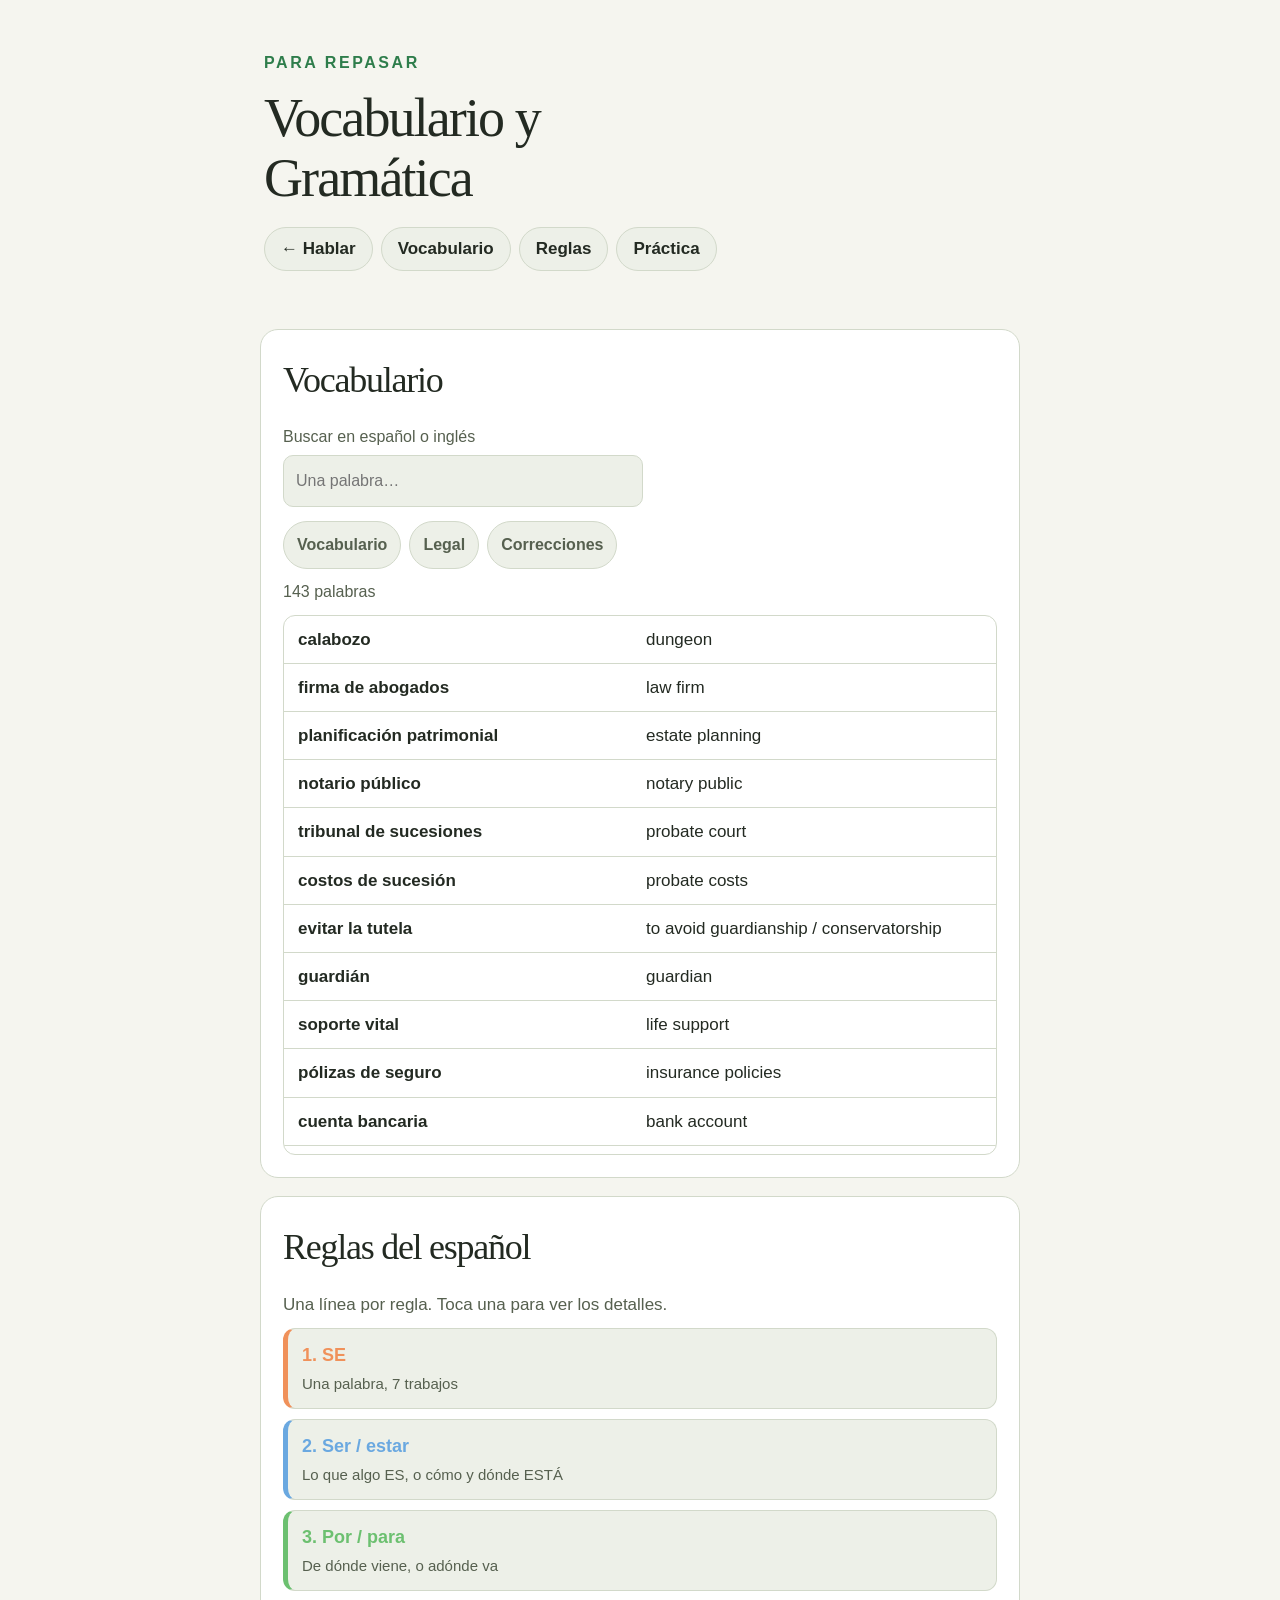
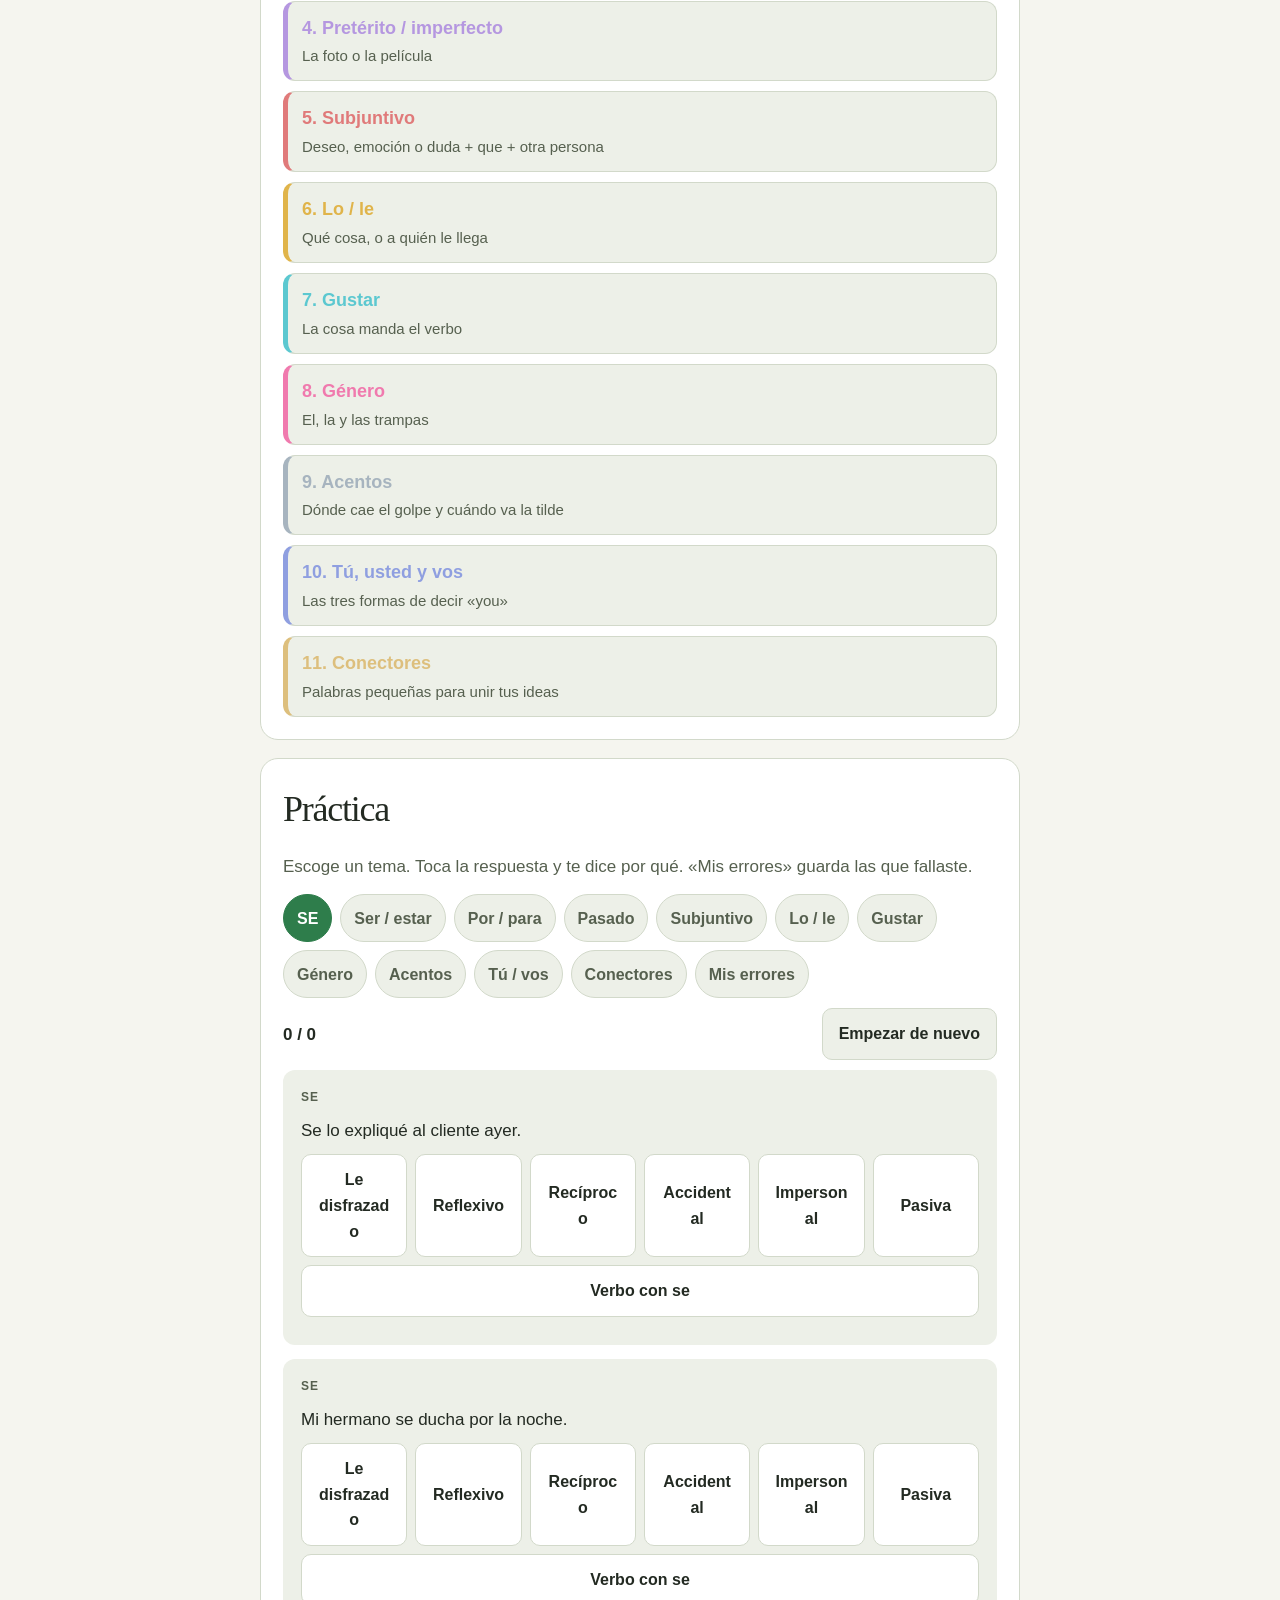
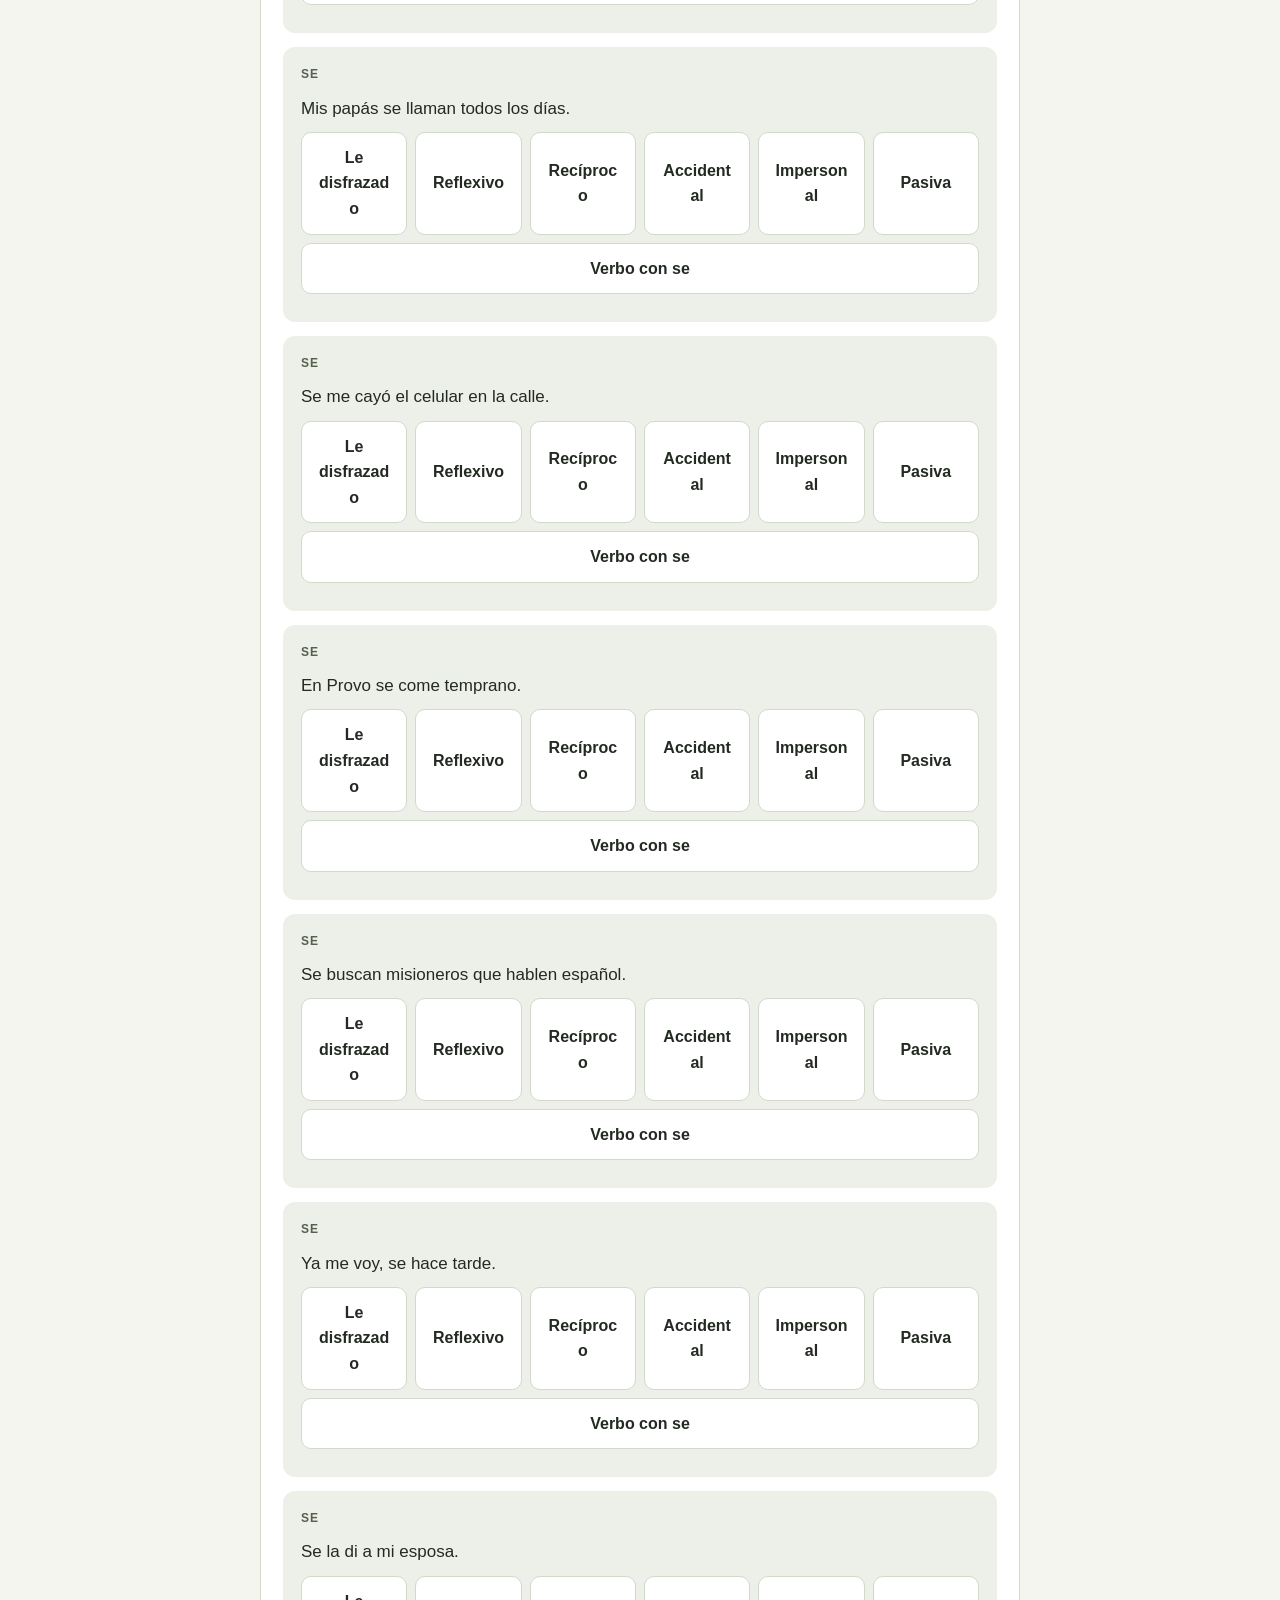
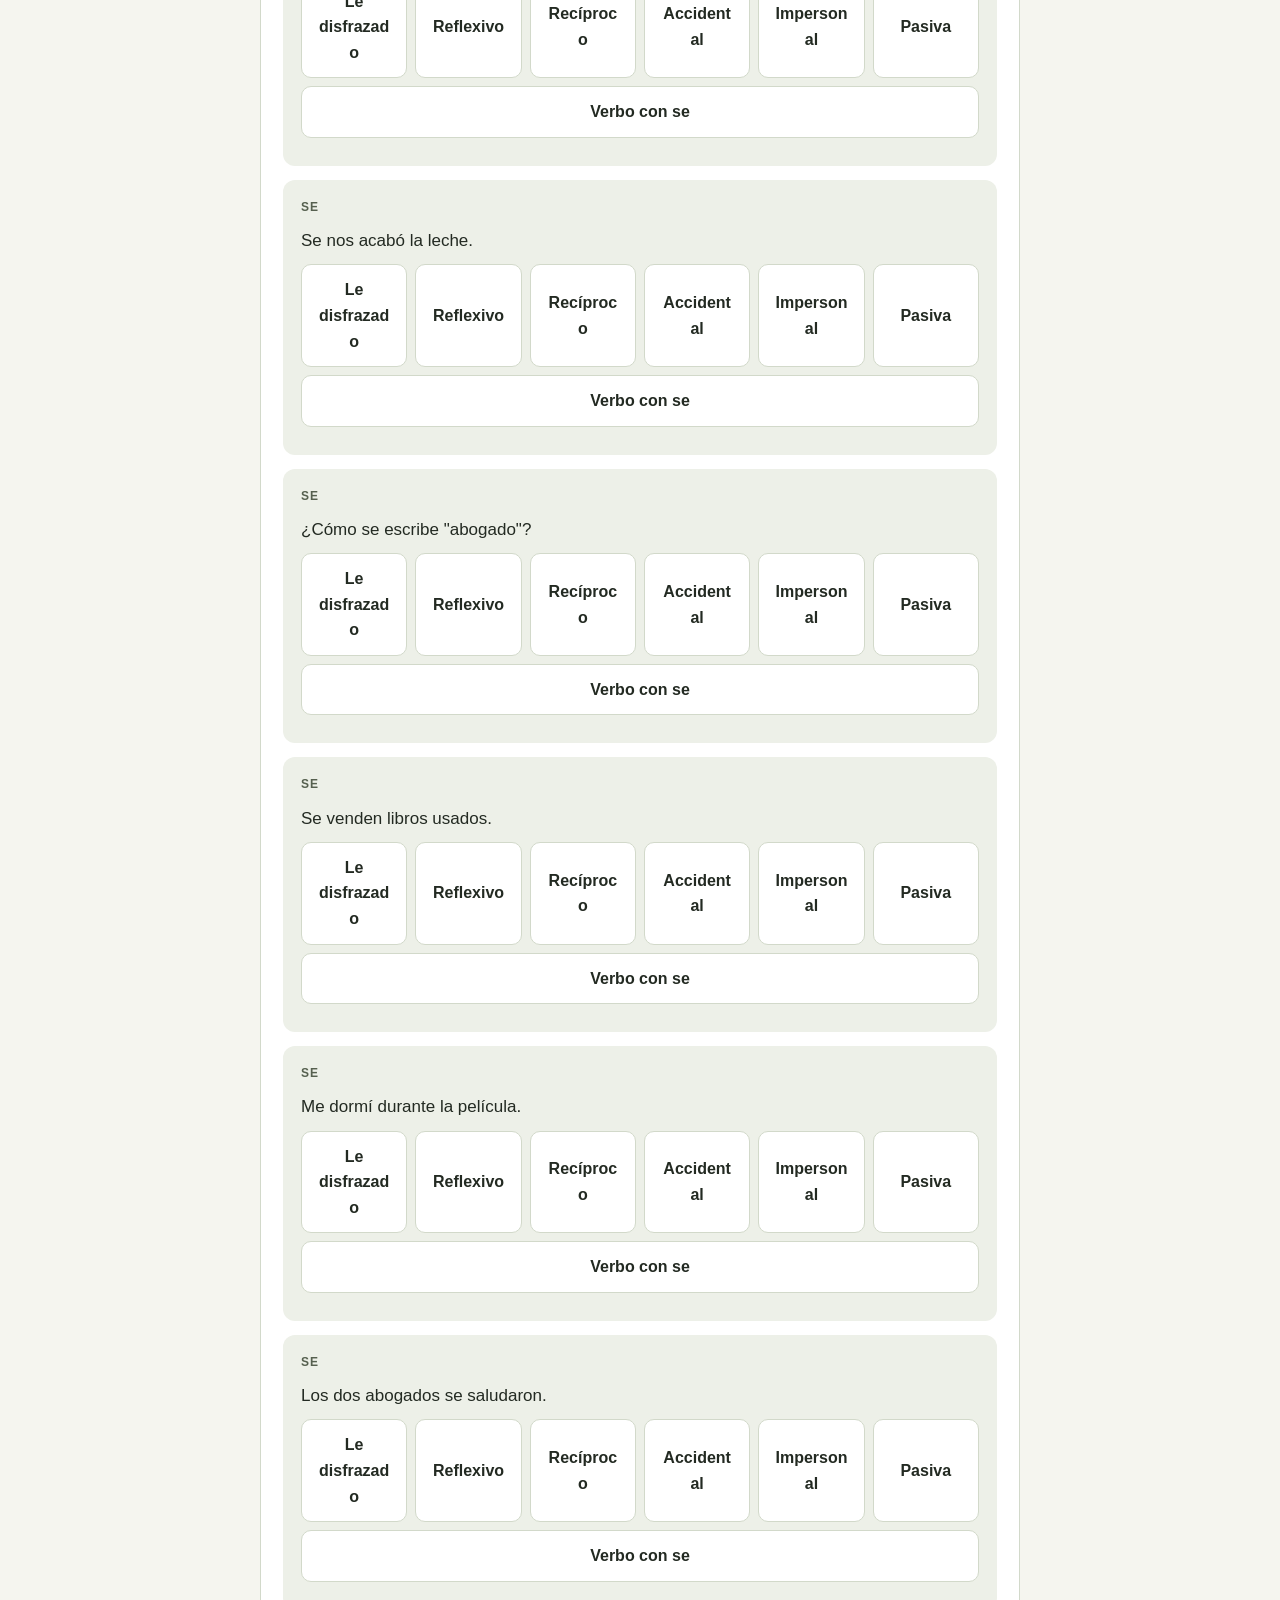
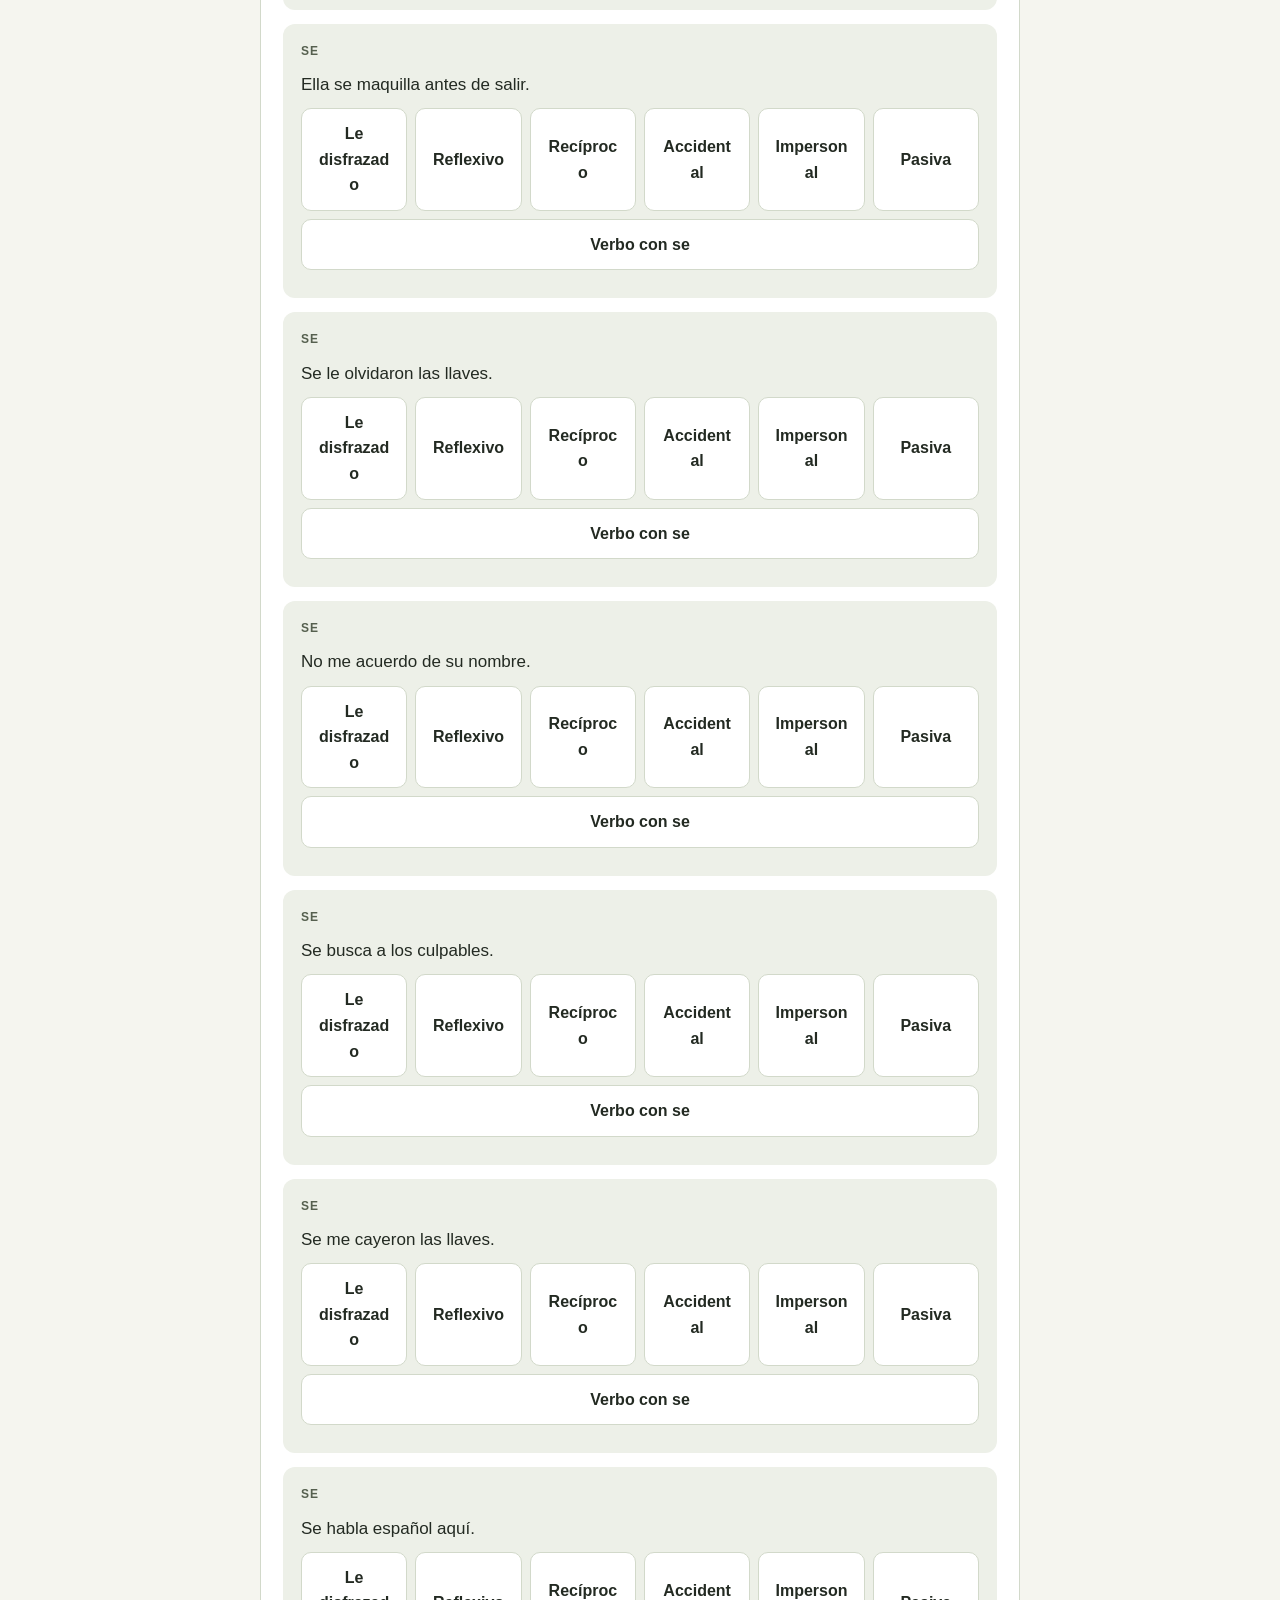
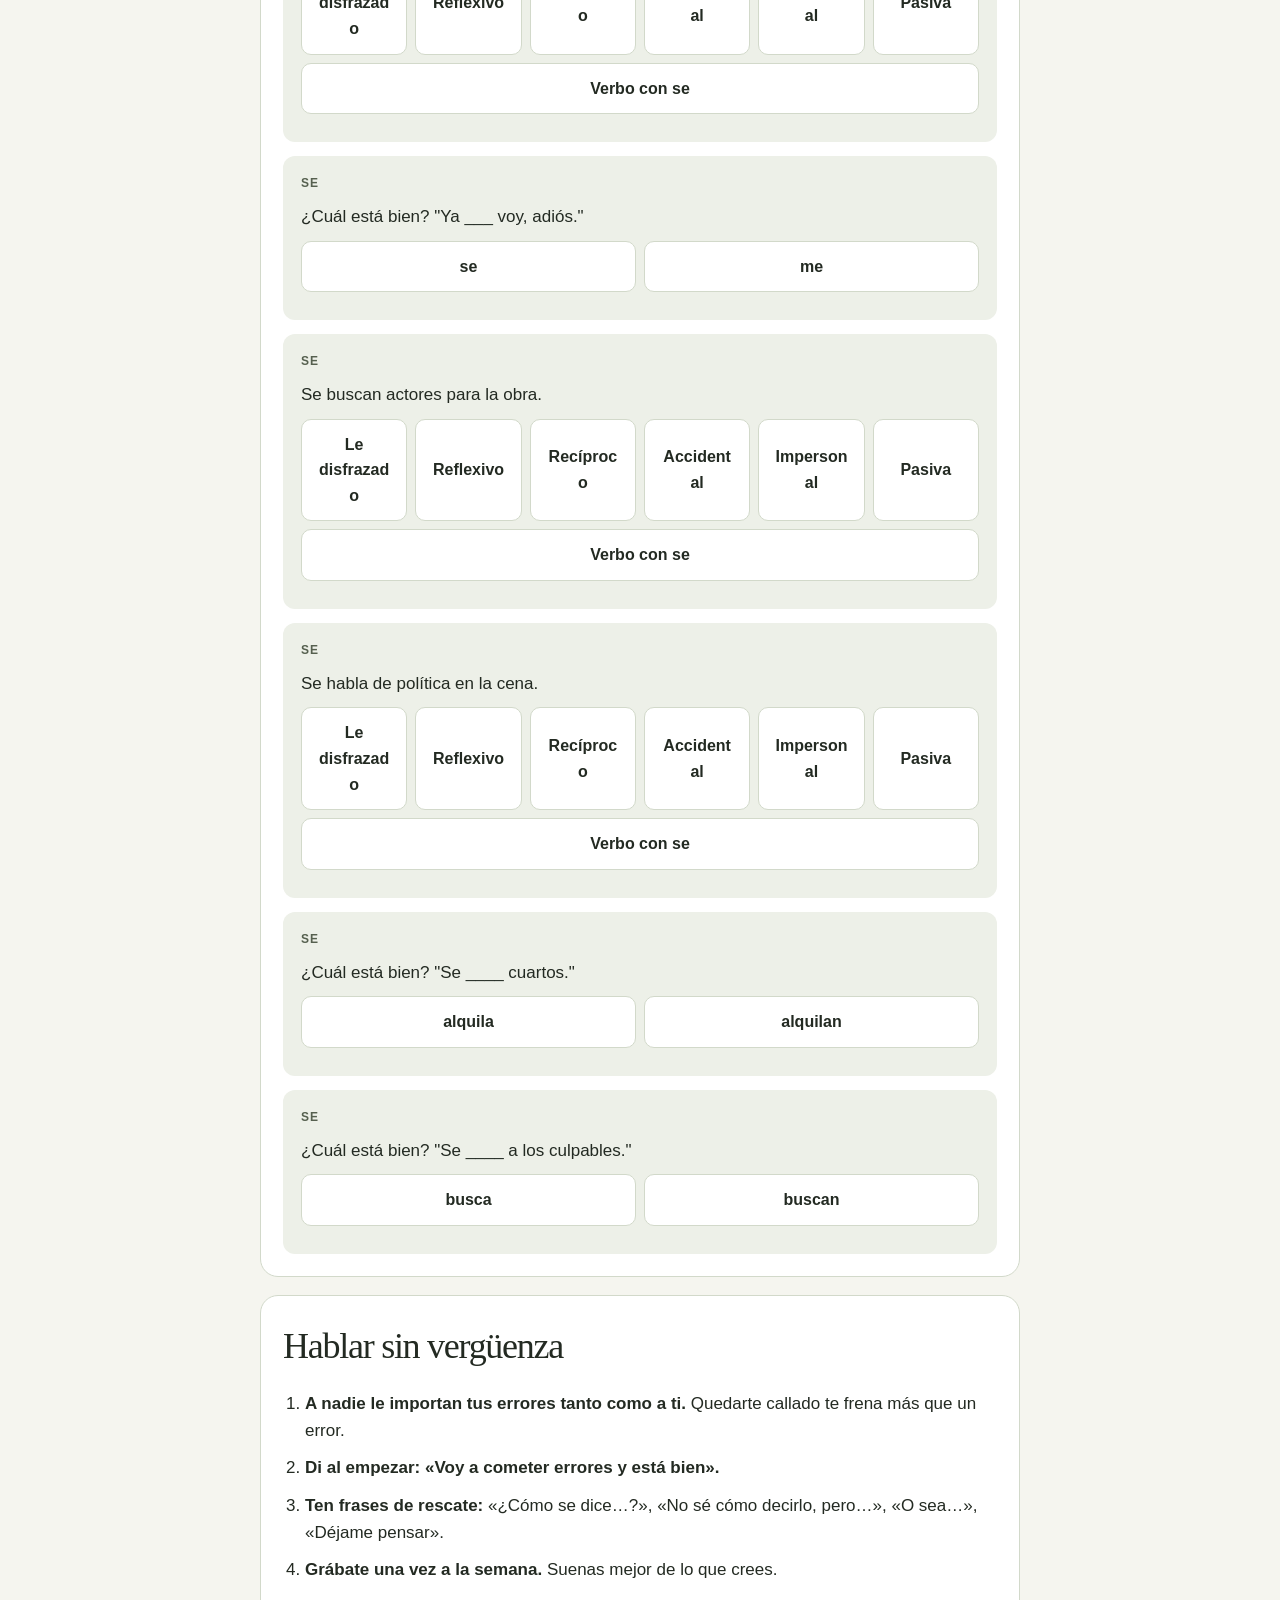
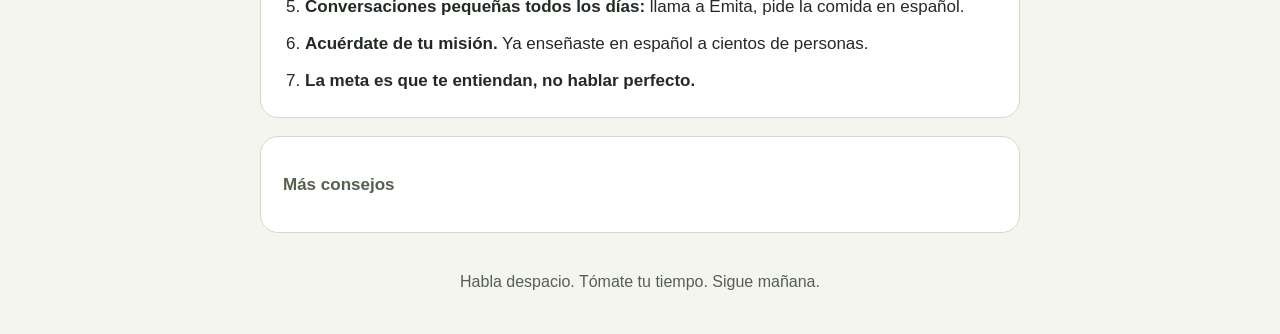
==== commit 176d0269: "Add rule 10: tú, usted y vos (voseo) + 16 practice questions Co-Authored-By: Claude Opus 5.5 <norepl" ====
--- a/aprende.html
+++ b/aprende.html
@@ -148,7 +148,38 @@
 <ul><li>tú / tu · él / el · sí / si</li><li>sé / se · más / mas · mí / mi</li><li>Preguntas: qué, cómo, dónde, cuándo</li></ul>
 </details>
 
-<details class="rule" style="--r:#ddbf7d"><summary><b>10. Conectores</b><span>Palabras pequeñas para unir tus ideas</span></summary>
+<details class="rule" style="--r:#8f9fe0"><summary><b>10. Tú, usted y vos</b><span>Las tres formas de decir «you»</span></summary>
+<p class="key">Las tres significan «you» (una persona). Cambia <b>con quién</b> hablas y <b>en qué país</b>.</p>
+<ul>
+<li><b>tú</b> · informal: amigos, familia, gente de tu edad. Es lo normal en México y España.</li>
+<li><b>usted</b> · formal: un juez, un cliente, una persona mayor, alguien que no conoces. Se conjuga como él / ella: usted <b>habla</b>.</li>
+<li><b>vos</b> · informal, igual que tú, pero en otros países: Argentina, Uruguay, Paraguay, casi toda Centroamérica (Guatemala, Honduras, El Salvador, Nicaragua, Costa Rica) y partes de Colombia.</li>
+</ul>
+<h4>Más de una persona</h4>
+<ul><li><b>ustedes</b> · en toda Latinoamérica, para amigos y para gente formal.</li><li><b>vosotros</b> · solo en España, para amigos.</li></ul>
+<h4>Cómo se forma vos (presente)</h4>
+<p>Quita la <b>r</b> del verbo, pon tilde en la última vocal y agrega <b>s</b>: hablar → habl<b>ás</b>. Nunca cambia la raíz: <b>querés</b>, no «quieres».</p>
+<div class="conj" role="table" aria-label="Tú y vos">
+<div class="ch" role="row"><span role="columnheader">Verbo</span><span role="columnheader">tú</span><span role="columnheader">vos</span></div>
+<div role="row"><span>hablar</span><span>hablas</span><span><b>hablás</b></span></div>
+<div role="row"><span>comer</span><span>comes</span><span><b>comés</b></span></div>
+<div role="row"><span>vivir</span><span>vives</span><span><b>vivís</b></span></div>
+<div role="row"><span>ser</span><span>eres</span><span><b>sos</b></span></div>
+<div role="row"><span>tener</span><span>tienes</span><span><b>tenés</b></span></div>
+<div role="row"><span>querer</span><span>quieres</span><span><b>querés</b></span></div>
+<div role="row"><span>poder</span><span>puedes</span><span><b>podés</b></span></div>
+<div role="row"><span>ir</span><span>vas</span><span><b>vas</b></span></div>
+</div>
+<h4>Mandatos (órdenes)</h4>
+<ul><li>Quita la r y pon tilde: habl<b>á</b>, com<b>é</b>, viv<b>í</b>.</li><li>Sin irregulares raros: vení (ven), decí (di), poné (pon), salí (sal), tené (ten).</li><li>Ir → <b>andá</b>: «¡Andá a dormir!»</li></ul>
+<h4>Lo que NO cambia</h4>
+<ul><li>Pasado e imperfecto: igual que tú · vos hablaste, vos hablabas.</li><li>El pronombre de objeto sigue siendo <b>te</b>: vos <b>te</b> llamás · <b>te</b> quiero.</li><li>El posesivo sigue siendo <b>tu</b>: tu casa.</li><li>Después de preposición se dice <b>vos</b>: para vos, con vos (no «para ti»).</li></ul>
+<h4>Chile (lo viste en clase)</h4>
+<ul><li>Dicen «tú», pero conjugan distinto en plática casual: ¿cómo est<b>ái</b>?, ¿qué quer<b>ís</b>?, ¿de dónde er<b>ís</b>?</li></ul>
+<p class="trick">Para ti (español de México): usa <b>tú</b> con amigos y <b>usted</b> en la corte. Vos solo tienes que <b>entenderlo</b>: si oyes «sos» o «tenés», es alguien diciendo «tú».</p>
+</details>
+
+<details class="rule" style="--r:#ddbf7d"><summary><b>11. Conectores</b><span>Palabras pequeñas para unir tus ideas</span></summary>
 <div id="conectores"></div>
 </details>
 </section>
--- a/app.css
+++ b/app.css
@@ -523,3 +523,8 @@
 .rscore{display:flex;justify-content:space-between;align-items:center;gap:12px;font-weight:700}
 .plain{margin:0;padding-left:22px;display:grid;gap:10px}
 .more-tips>summary{cursor:pointer;font-weight:700;min-height:44px;display:flex;align-items:center}
+.conj{display:grid;border:1px solid var(--line);border-radius:10px;overflow:hidden;margin-top:8px;background:var(--card)}
+.conj>div{display:grid;grid-template-columns:1fr 1fr 1fr;gap:8px;padding:8px 12px;border-top:1px solid var(--line)}
+.conj>div:first-child{border-top:0}
+.conj .ch{font-size:13px;font-weight:700;letter-spacing:.06em;text-transform:uppercase;color:var(--muted)}
+.conj b{color:var(--r)}
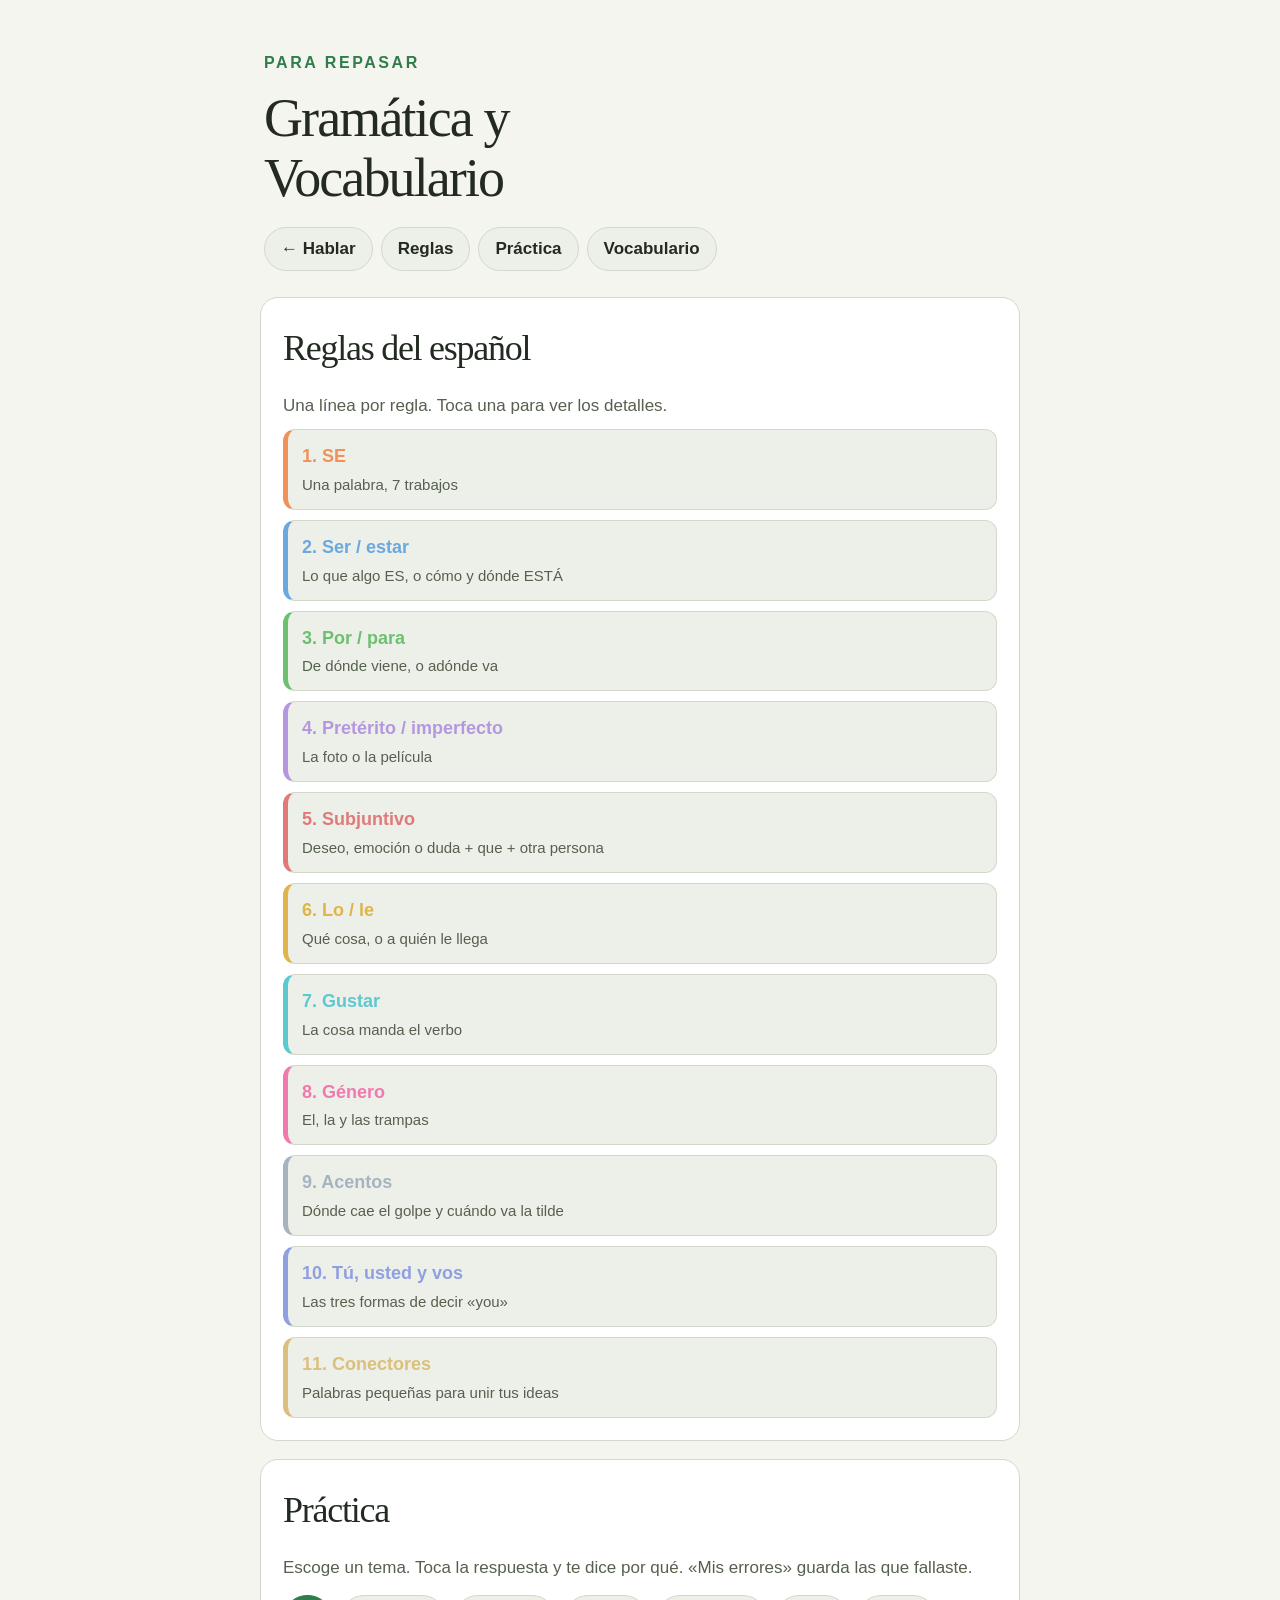
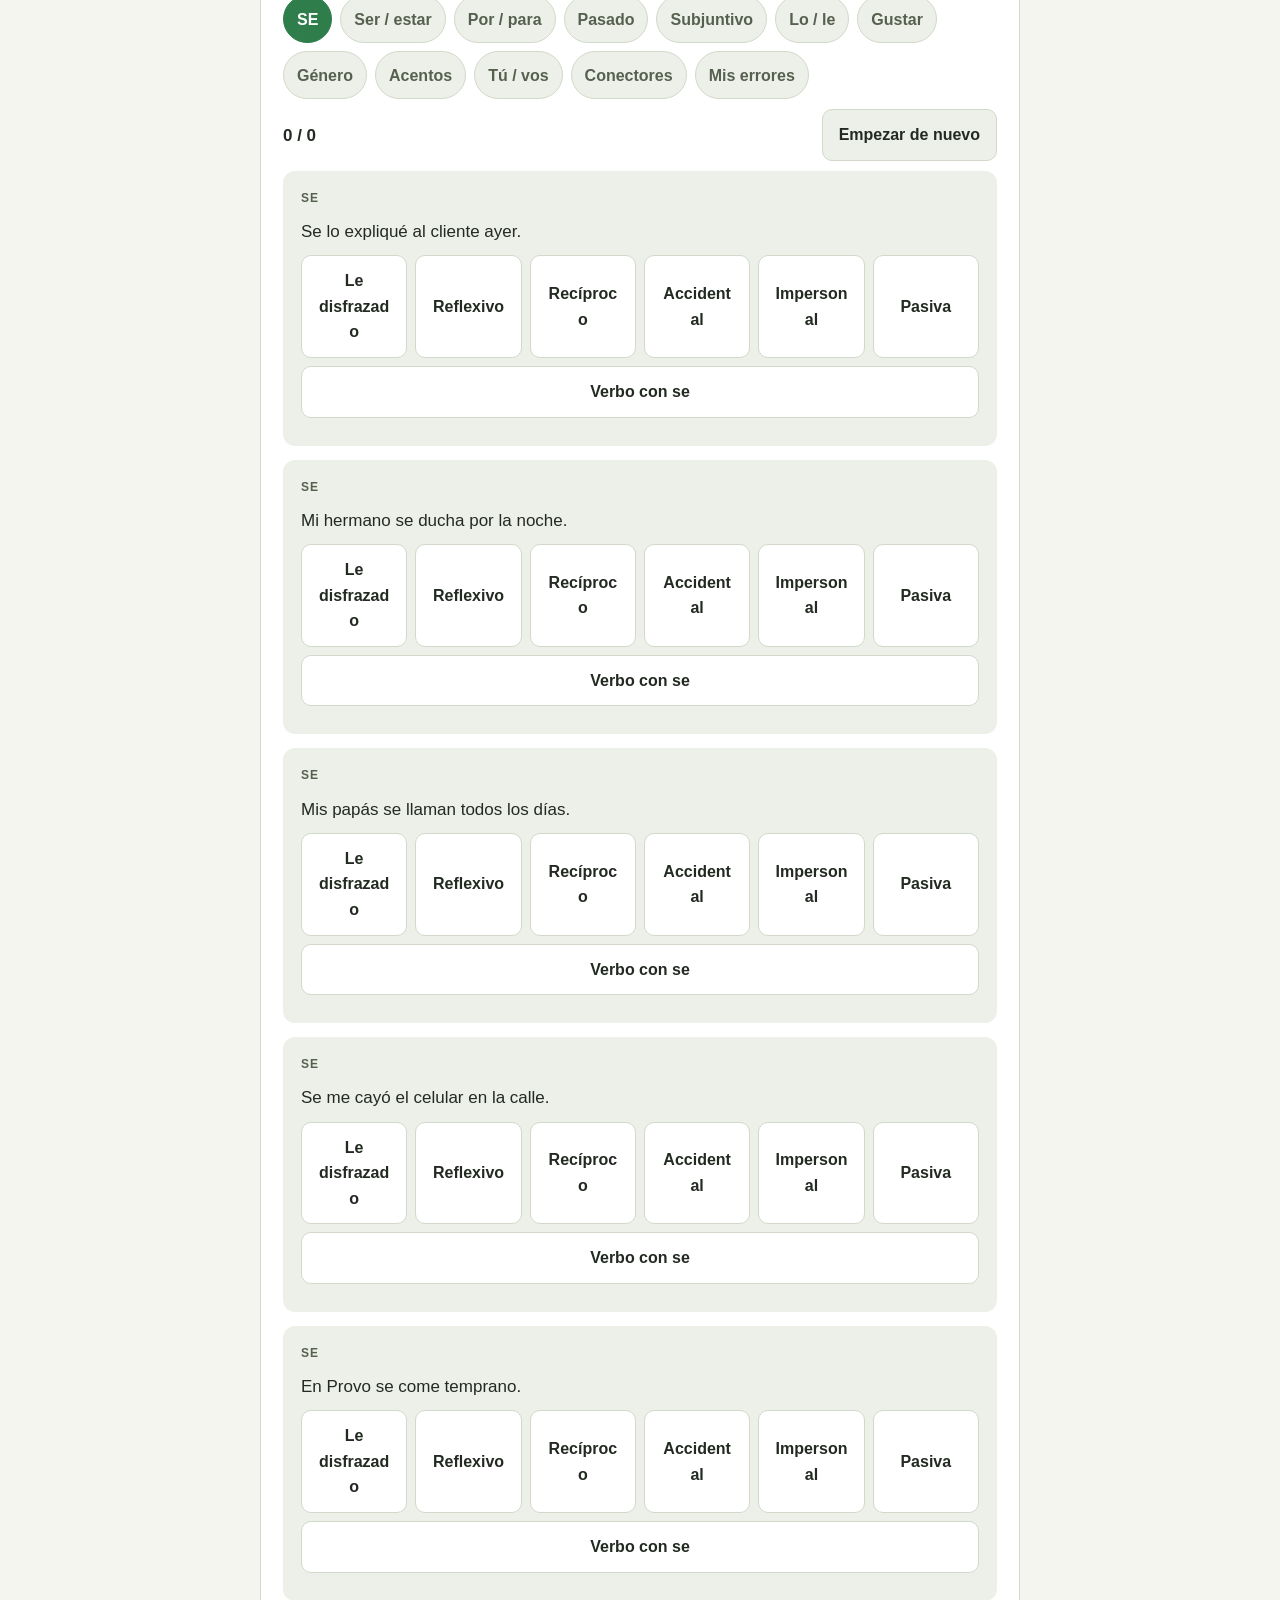
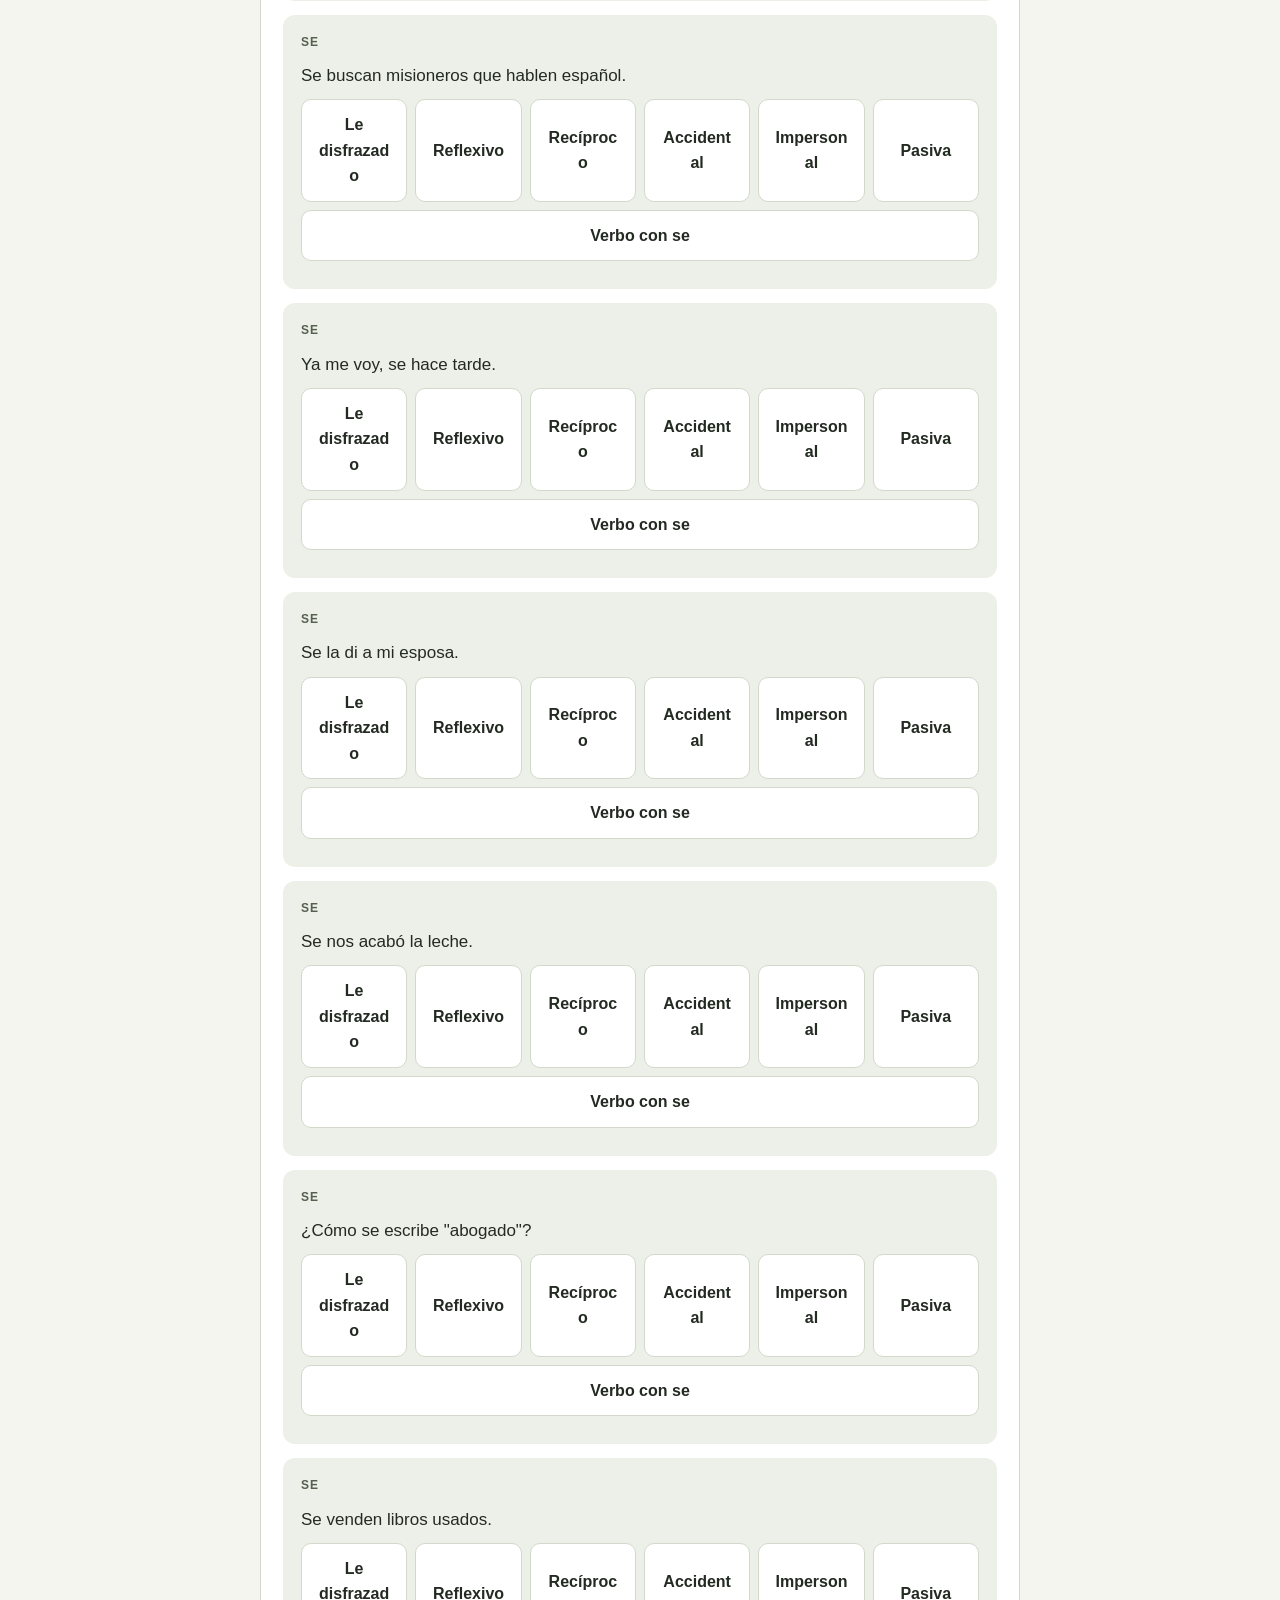
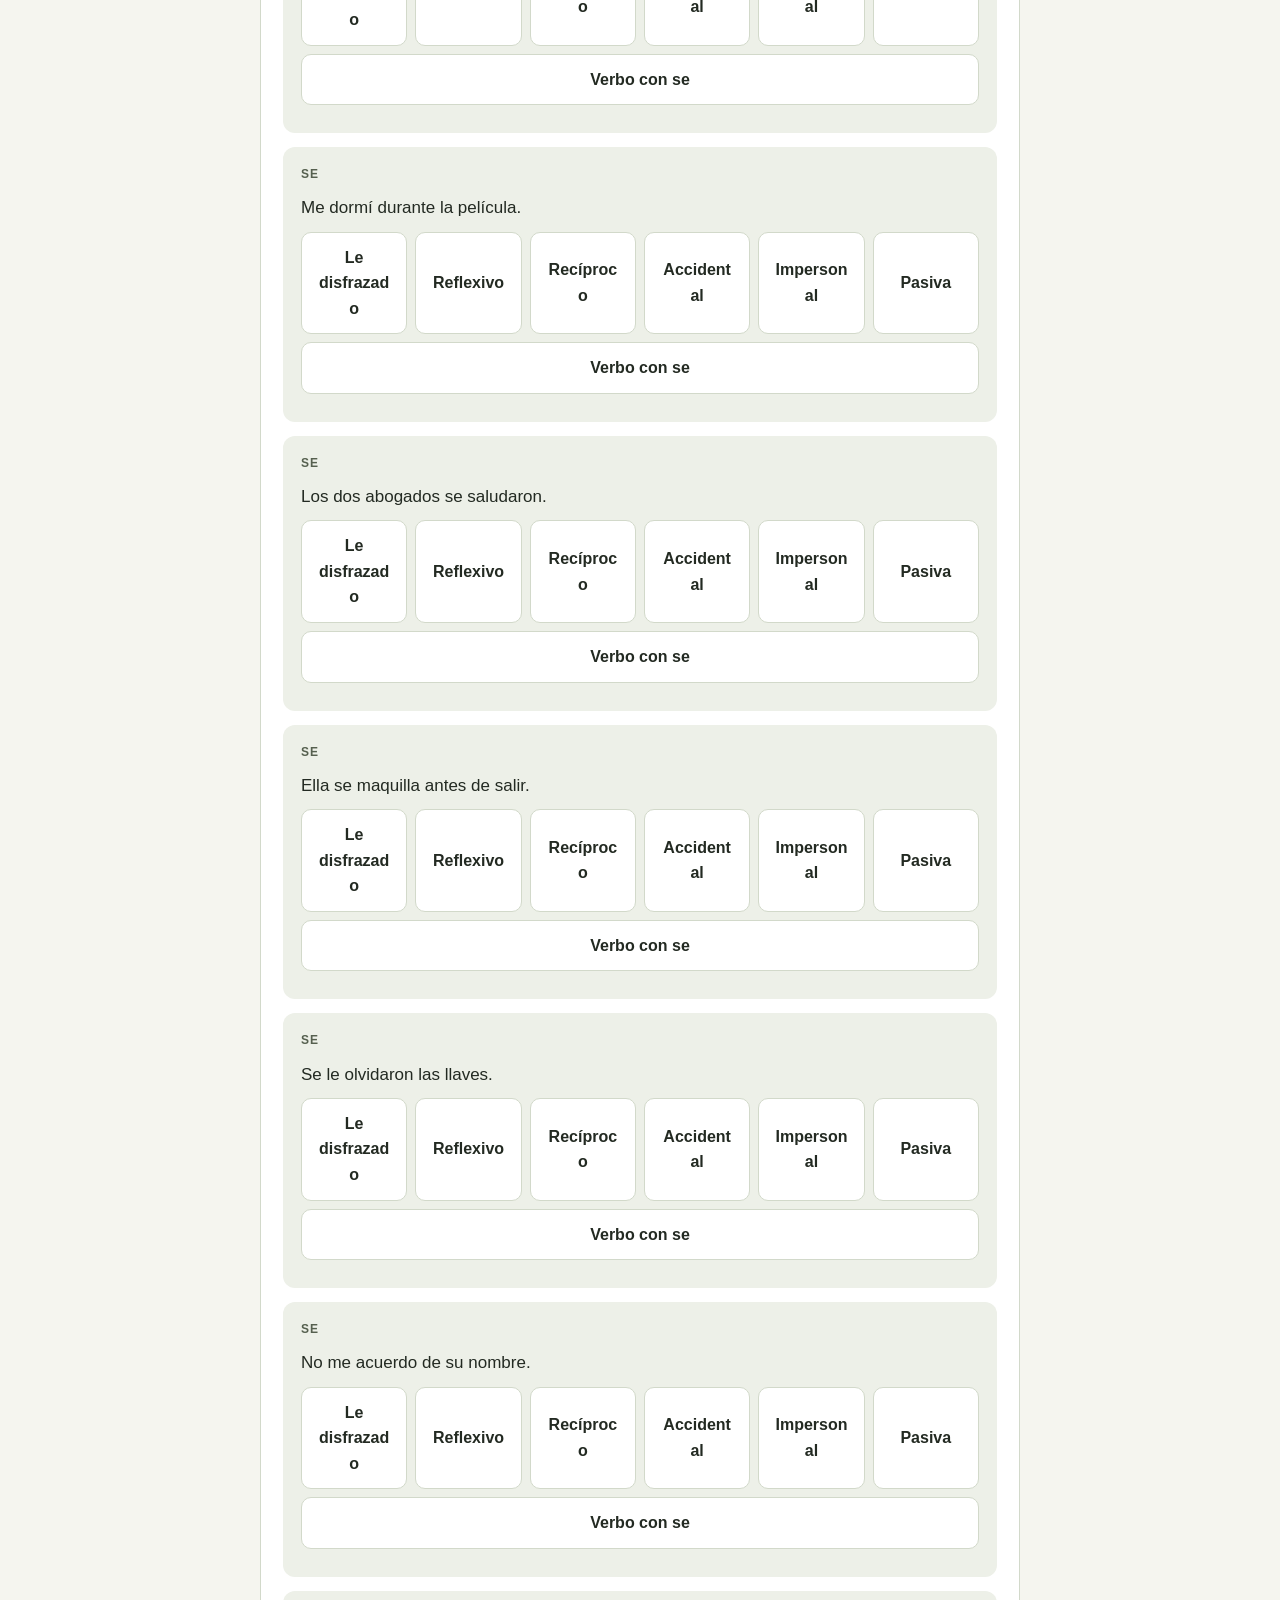
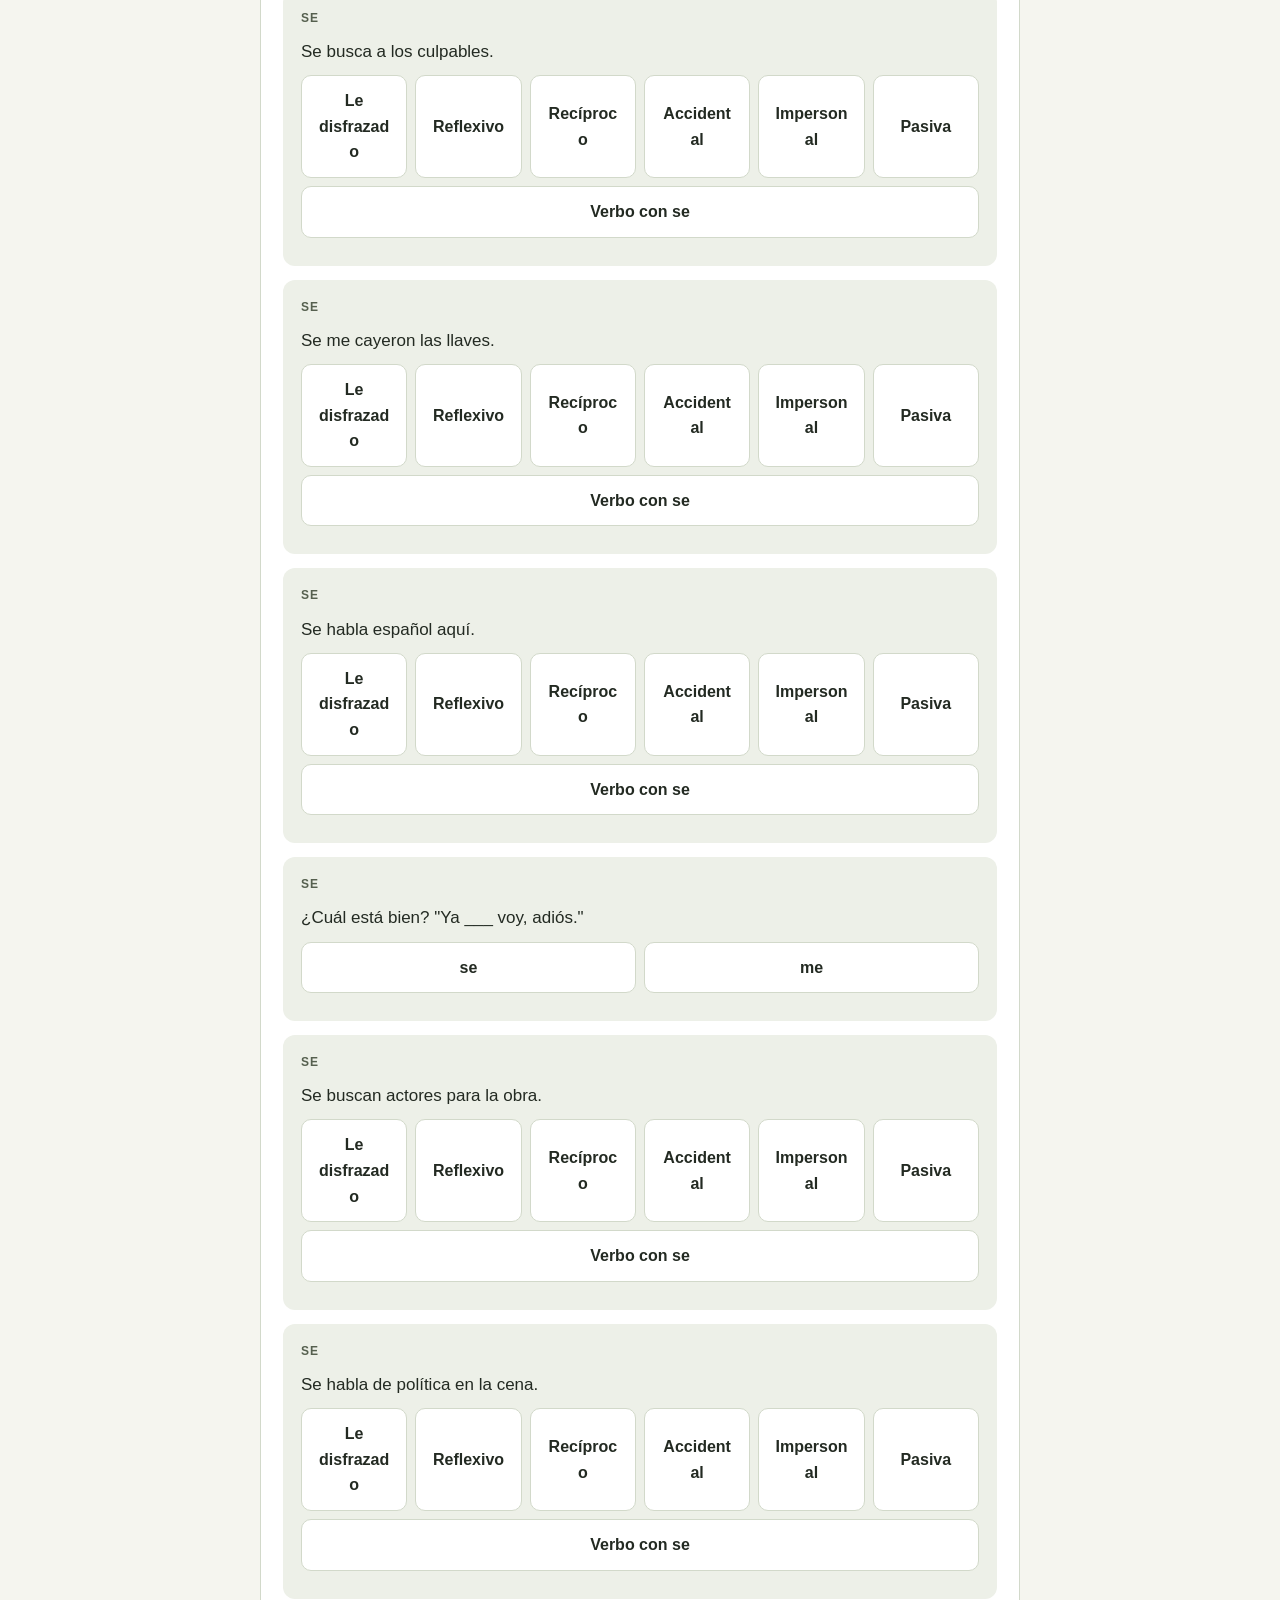
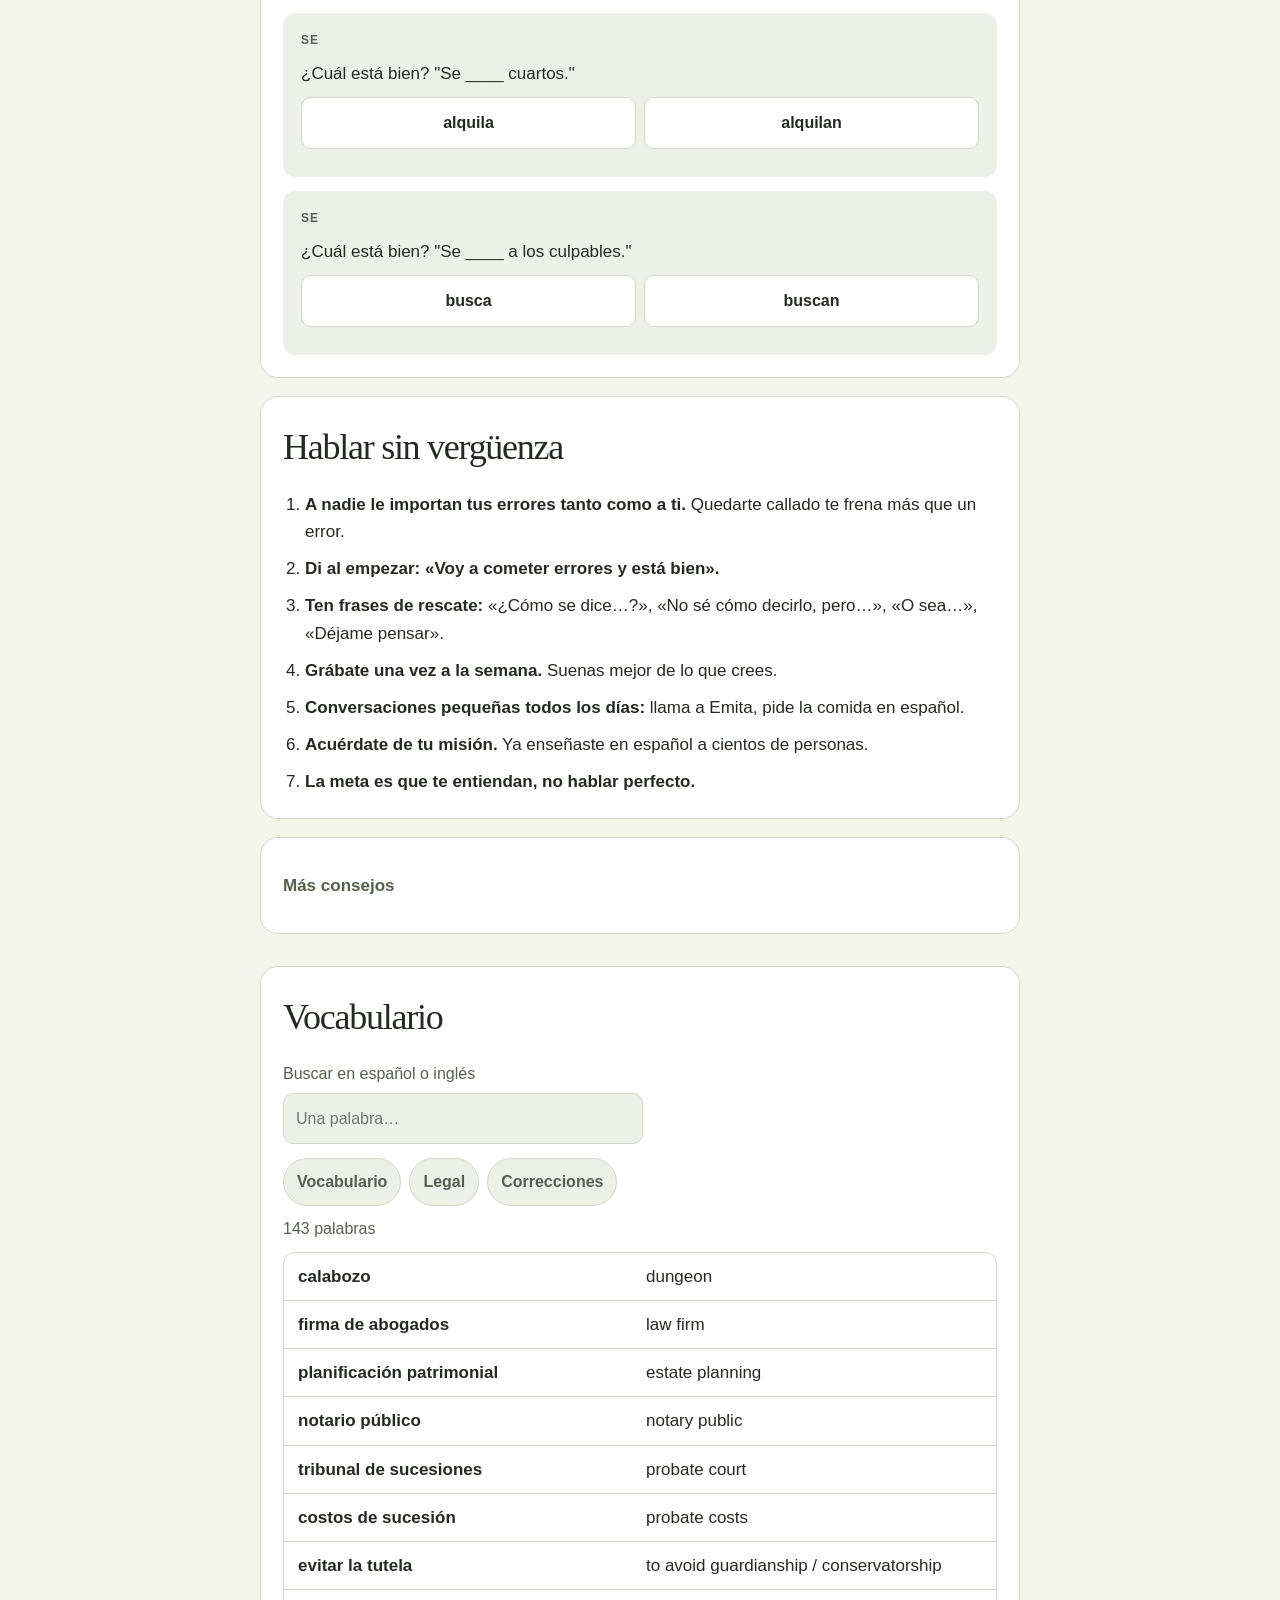
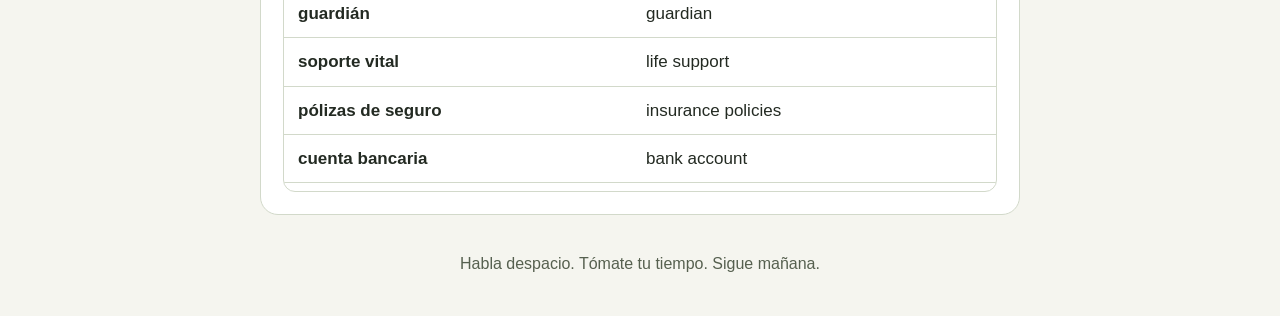
==== commit 3b91fe2a: "Shorter how-to; clearer SE decision steps; vocab moved to bottom Co-Authored-By: Claude Opus 5.5 <no" ====
--- a/aprende.html
+++ b/aprende.html
@@ -19,22 +19,15 @@
 </head>
 <body class="learn">
 <main>
-<header><p class="eyebrow">PARA REPASAR</p><h1>Vocabulario y<br>Gramática</h1>
+<header><p class="eyebrow">PARA REPASAR</p><h1>Gramática y<br>Vocabulario</h1>
 <nav class="jump" aria-label="Ir a">
 <a href="index.html">← Hablar</a>
-<a href="#vocab">Vocabulario</a>
 <a href="#reglas">Reglas</a>
 <a href="#practica">Práctica</a>
+<a href="#vocab">Vocabulario</a>
 </nav></header>
 
-<section id="vocab" class="panel vocabulary"><h2>Vocabulario</h2>
-<label for="search">Buscar en español o inglés</label>
-<input id="search" type="search" placeholder="Una palabra…" autocomplete="off" autocapitalize="off" spellcheck="false">
-<div class="chips" id="filters" aria-label="Filtrar vocabulario"></div>
-<p id="count" class="muted small" role="status" hidden>Cargando vocabulario…</p>
-<div id="vocab-groups" class="vtable"></div>
-<button id="retry-vocab" class="secondary" hidden>Volver a cargar</button>
-</section>
+
 
 <section id="reglas" class="panel"><h2>Reglas del español</h2>
 <p class="muted">Una línea por regla. Toca una para ver los detalles.</p>
@@ -46,16 +39,18 @@
 <li><b>No hay cosa → impersonal.</b> El verbo siempre en singular: se vive bien aquí · se trabaja mucho.</li>
 <li>Caso raro: una persona con «a» no cuenta como cosa → singular: se busca a los niños.</li>
 </ul>
-<h4>Los 7, en el orden para revisar</h4>
-<ol class="rows">
-<li><b>Le disfrazado</b> · se + lo / la · <i>Se lo di.</i> <small>I gave it to him.</small></li>
-<li><b>Accidental</b> · se + me / te / le, sin querer · <i>Se me cayó.</i> <small>I dropped it.</small></li>
-<li><b>Pasiva</b> · «la gente» + una cosa; el verbo va con la cosa · <i>Se venden casas.</i> <small>Houses are sold.</small></li>
-<li><b>Impersonal</b> · «la gente», sin cosa; verbo singular · <i>Se vive bien.</i> <small>People live well.</small></li>
-<li><b>Reflexivo</b> · a sí mismo · <i>Se lava las manos.</i> <small>He washes his hands.</small></li>
-<li><b>Recíproco</b> · el uno al otro · <i>Se abrazan.</i> <small>They hug each other.</small></li>
-<li><b>Verbo con se</b> · el verbo cambia de sentido · <i>Me voy.</i> <small>I'm leaving.</small> (ir = go · irse = leave)</li>
+<h4>¿Cuál SE es? Pregúntate esto en orden</h4>
+<p>Empieza en la 1. Si la respuesta es <b>sí</b>, ya terminaste. Si es <b>no</b>, pasa a la siguiente.</p>
+<ol class="ask">
+<li><b>¿Después del se viene lo / la / los / las?</b><br>Sí → <b>Le disfrazado.</b> Es «le» cambiado a «se», porque «le lo» suena mal.<br><i>Se lo di.</i> <small>I gave it to him.</small></li>
+<li><b>¿Después del se viene me / te / nos / le, y pasó sin querer?</b><br>Sí → <b>Accidental.</b> La cosa «se hizo sola»; me / te / le dice a quién le pasó.<br><i>Se me cayó el vaso.</i> <small>I dropped the glass.</small></li>
+<li><b>¿Quiere decir «la gente» o «uno», sin nadie en específico?</b><br>Sí → mira si hay una <b>cosa</b> después del verbo:
+<ul><li>Hay cosa → <b>Pasiva.</b> El verbo va igual que la cosa: <i>Se venden casas.</i></li><li>No hay cosa → <b>Impersonal.</b> El verbo va en singular: <i>Se vive bien aquí.</i></li></ul></li>
+<li><b>¿Puedes agregar «a sí mismo»?</b><br>Sí → <b>Reflexivo.</b> La persona se lo hace a ella misma.<br><i>Se lava las manos.</i> <small>He washes his hands.</small></li>
+<li><b>¿Puedes agregar «el uno al otro»?</b><br>Sí → <b>Recíproco.</b> Dos o más personas, una a la otra.<br><i>Se abrazan.</i> <small>They hug each other.</small></li>
+<li><b>¿Ninguna de las anteriores?</b><br>→ <b>Verbo con se.</b> El se cambia el sentido del verbo. Apréndelo como palabra nueva.<br><i>ir = go · irse = leave · dormir = sleep · dormirse = fall asleep</i></li>
 </ol>
+<p class="trick"><b>Ejemplo:</b> «Se me olvidaron las llaves.» 1) ¿lo / la? No. 2) ¿me, y fue sin querer? <b>Sí → Accidental.</b> Listo.</p>
 <h4>Errores comunes</h4>
 <ul class="fixes">
 <li><s>le lo di</s> → se lo di</li>
@@ -205,6 +200,15 @@
 
 <details class="panel more-tips"><summary>Más consejos</summary><div id="tips" class="stack"></div></details>
 
+<section id="vocab" class="panel vocabulary"><h2>Vocabulario</h2>
+<label for="search">Buscar en español o inglés</label>
+<input id="search" type="search" placeholder="Una palabra…" autocomplete="off" autocapitalize="off" spellcheck="false">
+<div class="chips" id="filters" aria-label="Filtrar vocabulario"></div>
+<p id="count" class="muted small" role="status" hidden>Cargando vocabulario…</p>
+<div id="vocab-groups" class="vtable"></div>
+<button id="retry-vocab" class="secondary" hidden>Volver a cargar</button>
+</section>
+
 <footer>Habla despacio. Tómate tu tiempo. Sigue mañana.</footer>
 </main>
 </body>
--- a/app.css
+++ b/app.css
@@ -528,3 +528,20 @@
 .conj>div:first-child{border-top:0}
 .conj .ch{font-size:13px;font-weight:700;letter-spacing:.06em;text-transform:uppercase;color:var(--muted)}
 .conj b{color:var(--r)}
+.howto{margin-top:20px}
+.howto h2{margin-top:0}
+.steps-how{list-style:none;margin:0;padding:0;display:grid;gap:10px;counter-reset:hw}
+.steps-how li{counter-increment:hw;display:grid;grid-template-columns:34px 1fr;column-gap:12px;align-items:start}
+.steps-how li::before{content:counter(hw);grid-row:span 2;width:34px;height:34px;border-radius:50%;background:var(--blue);color:#fff;font-weight:800;display:grid;place-items:center}
+.steps-how b{font-size:17px}
+.steps-how span{color:var(--muted);font-size:15px;line-height:1.45}
+.plan-h{margin:8px 0 4px}
+.plan-note{margin:0 0 14px}
+.steps-how li{grid-template-columns:30px 1fr;align-items:center}
+.steps-how li::before{grid-row:auto;width:30px;height:30px}
+.rule .ask{gap:12px}
+.rule .ask li{line-height:1.5}
+.rule .ask small{color:var(--muted)}
+.rule .ask ul{margin-top:6px}
+.steps-how .sh{color:var(--fg);font-size:16px;line-height:1.45}
+.steps-how .sh b{font-size:16px}
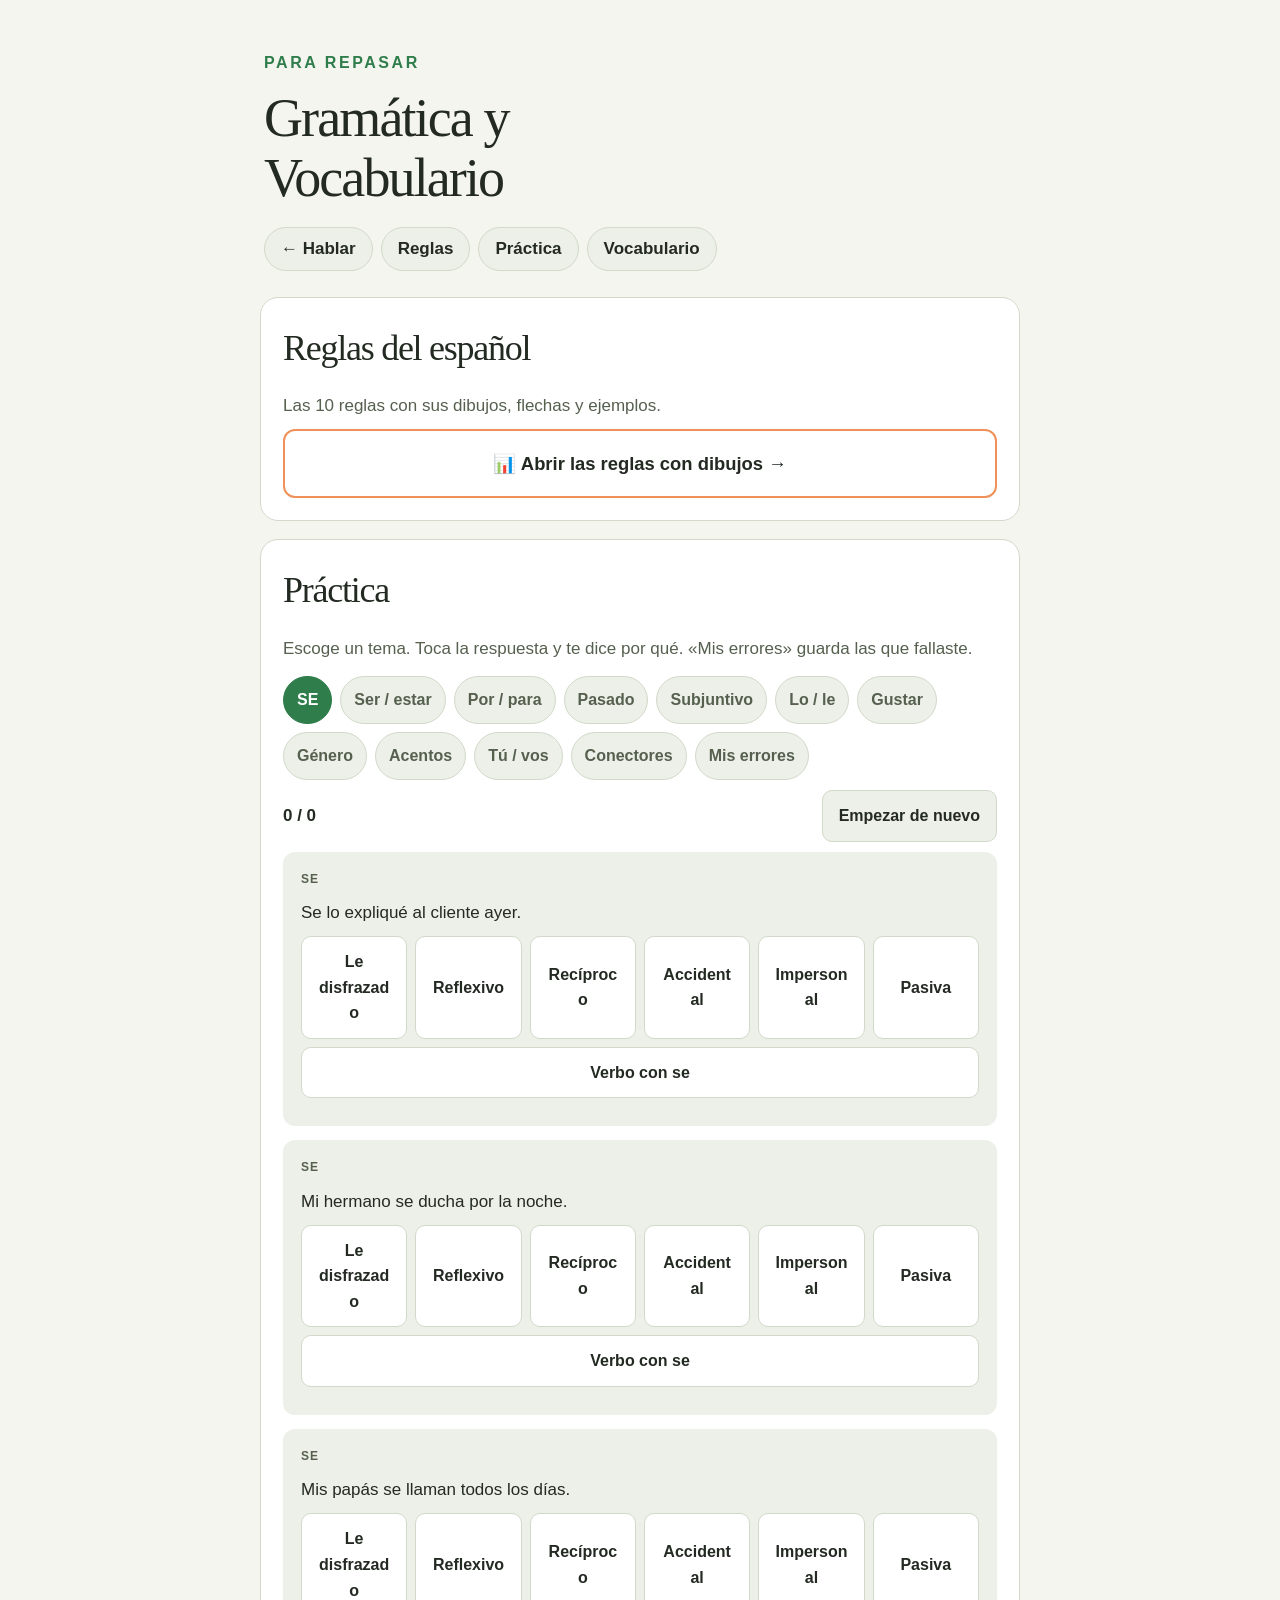
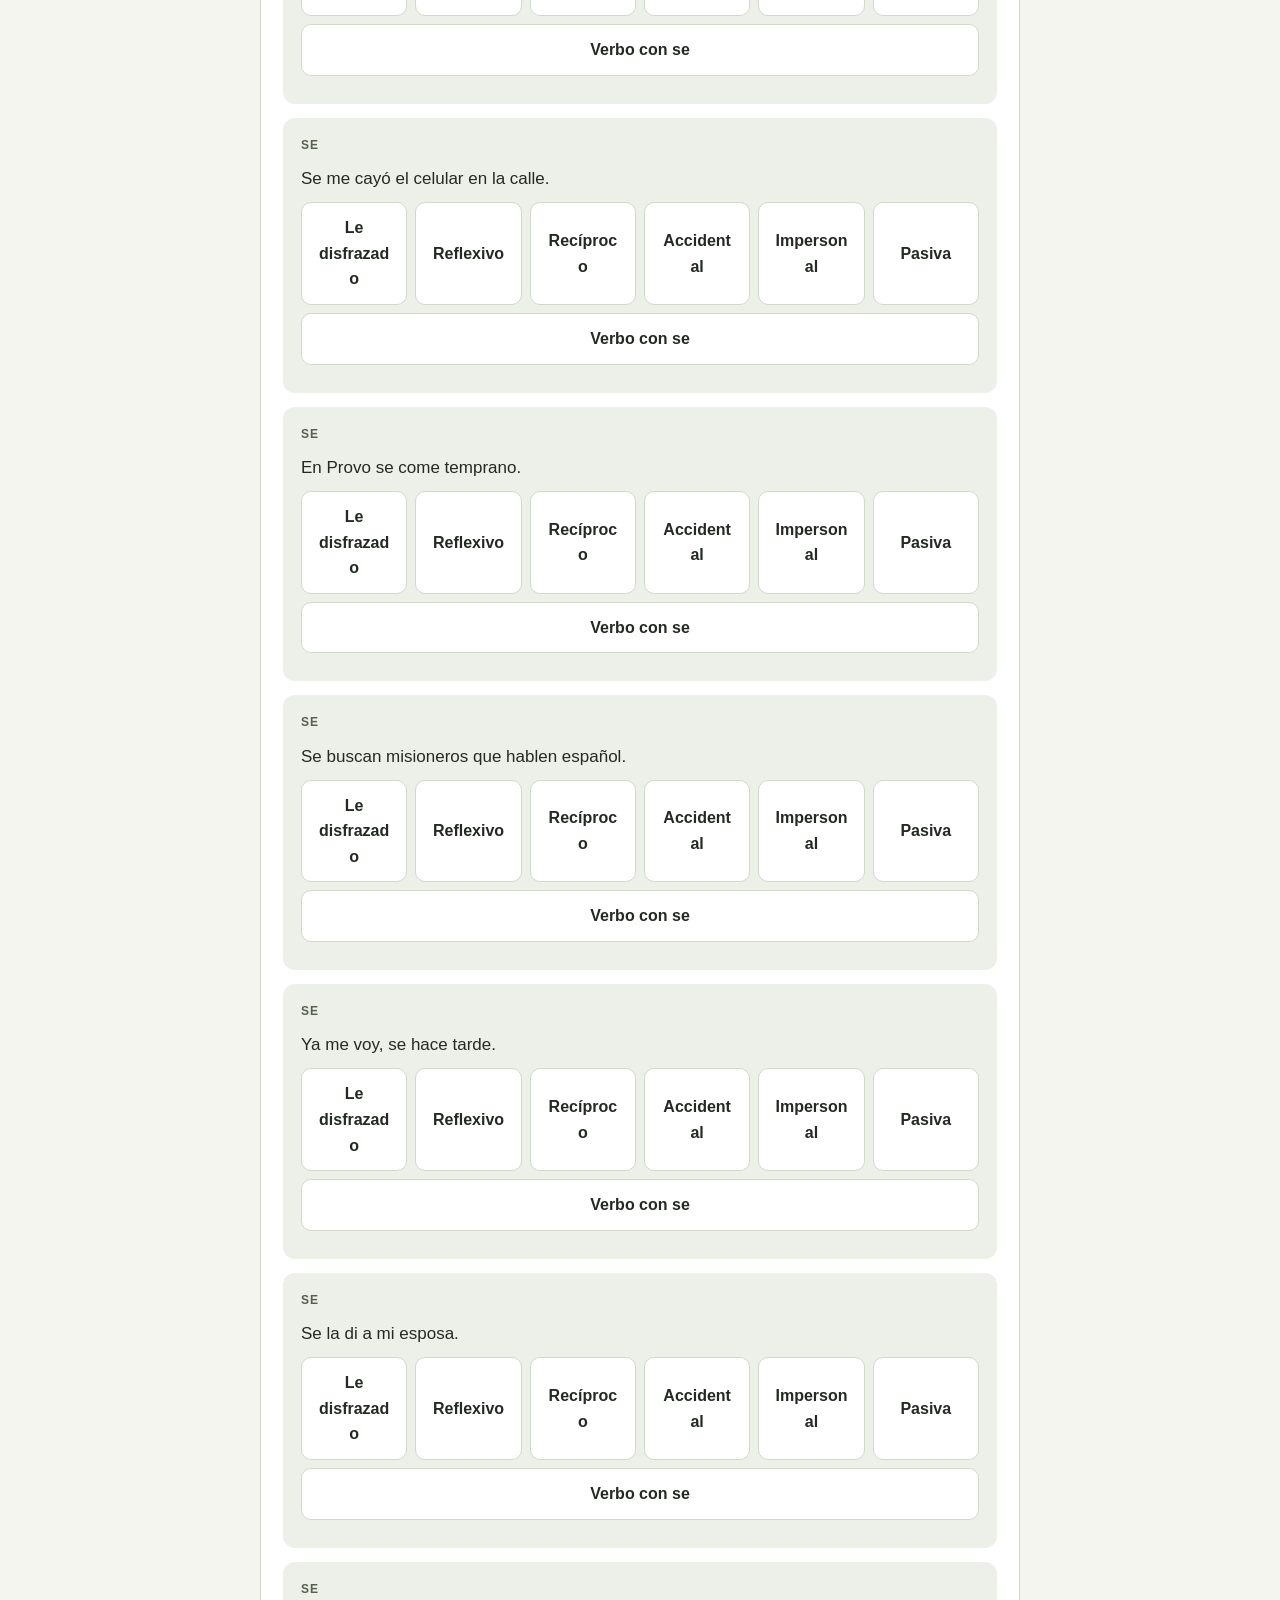
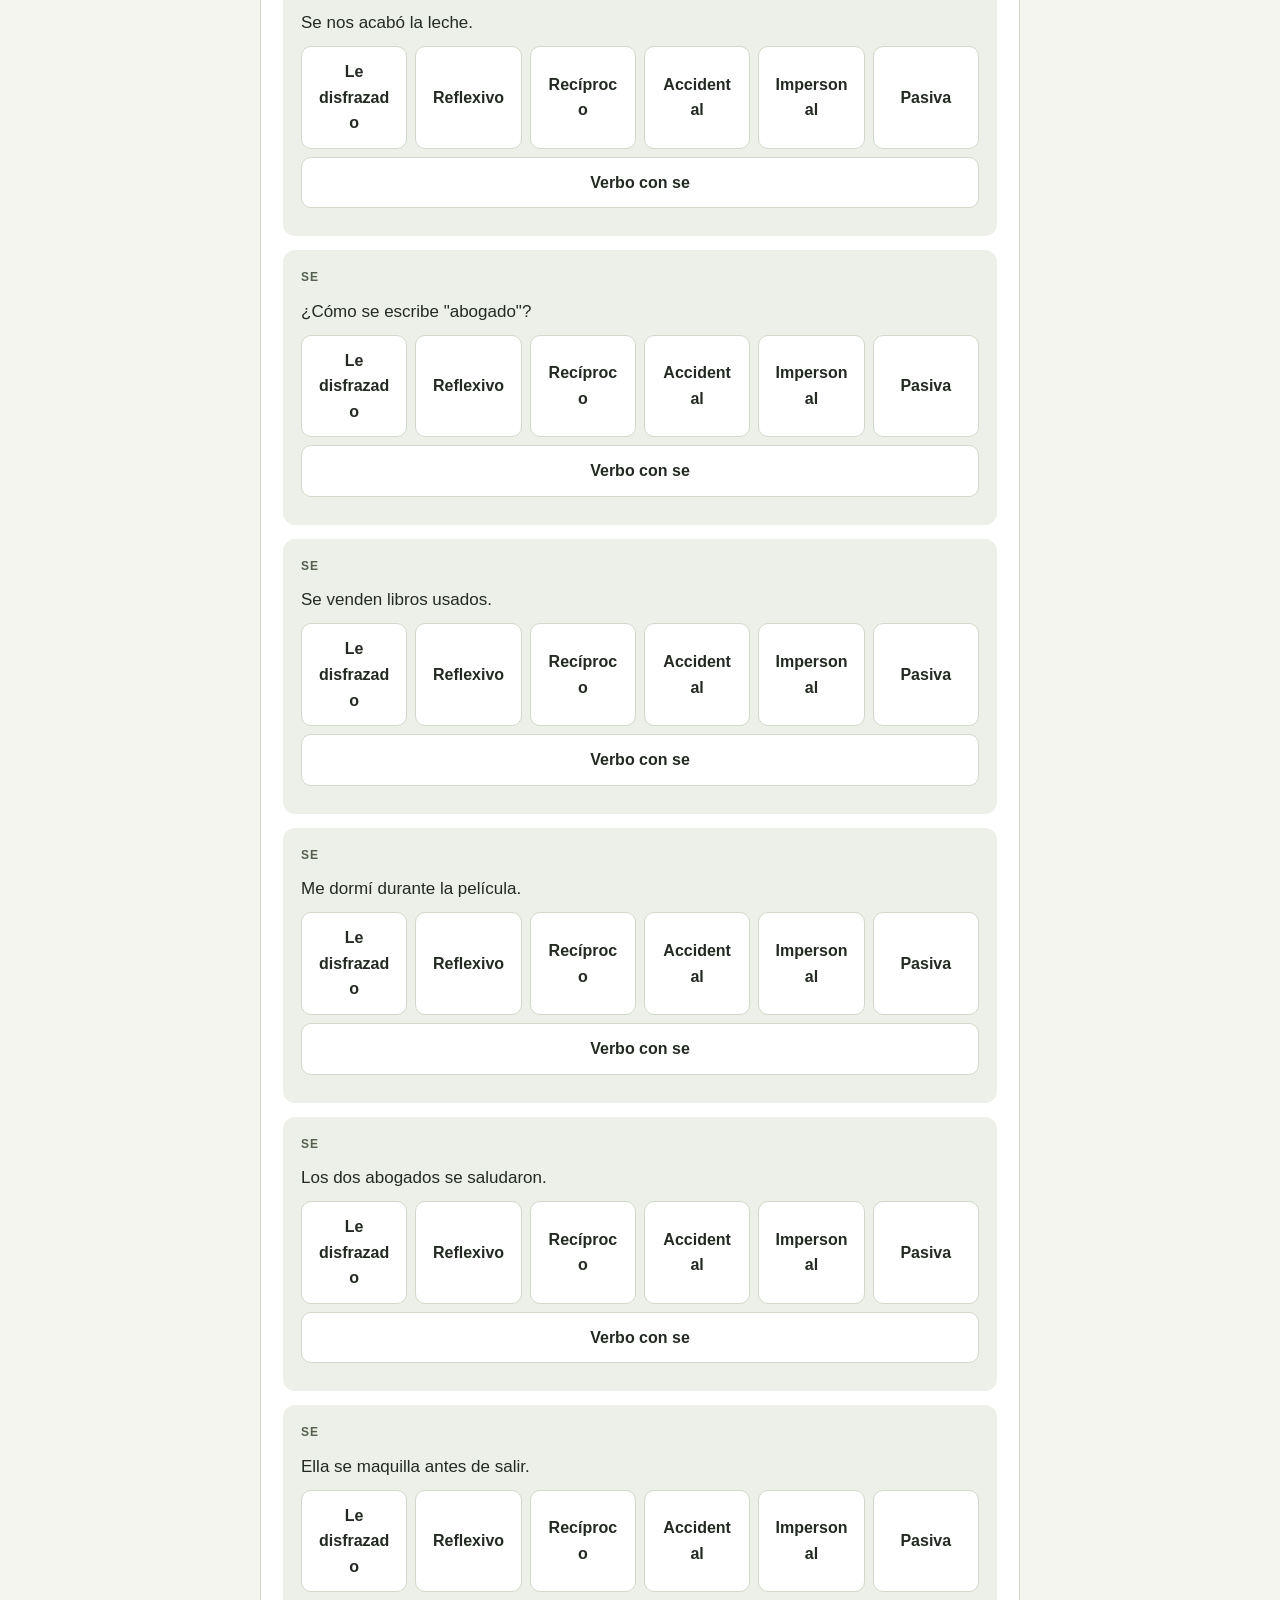
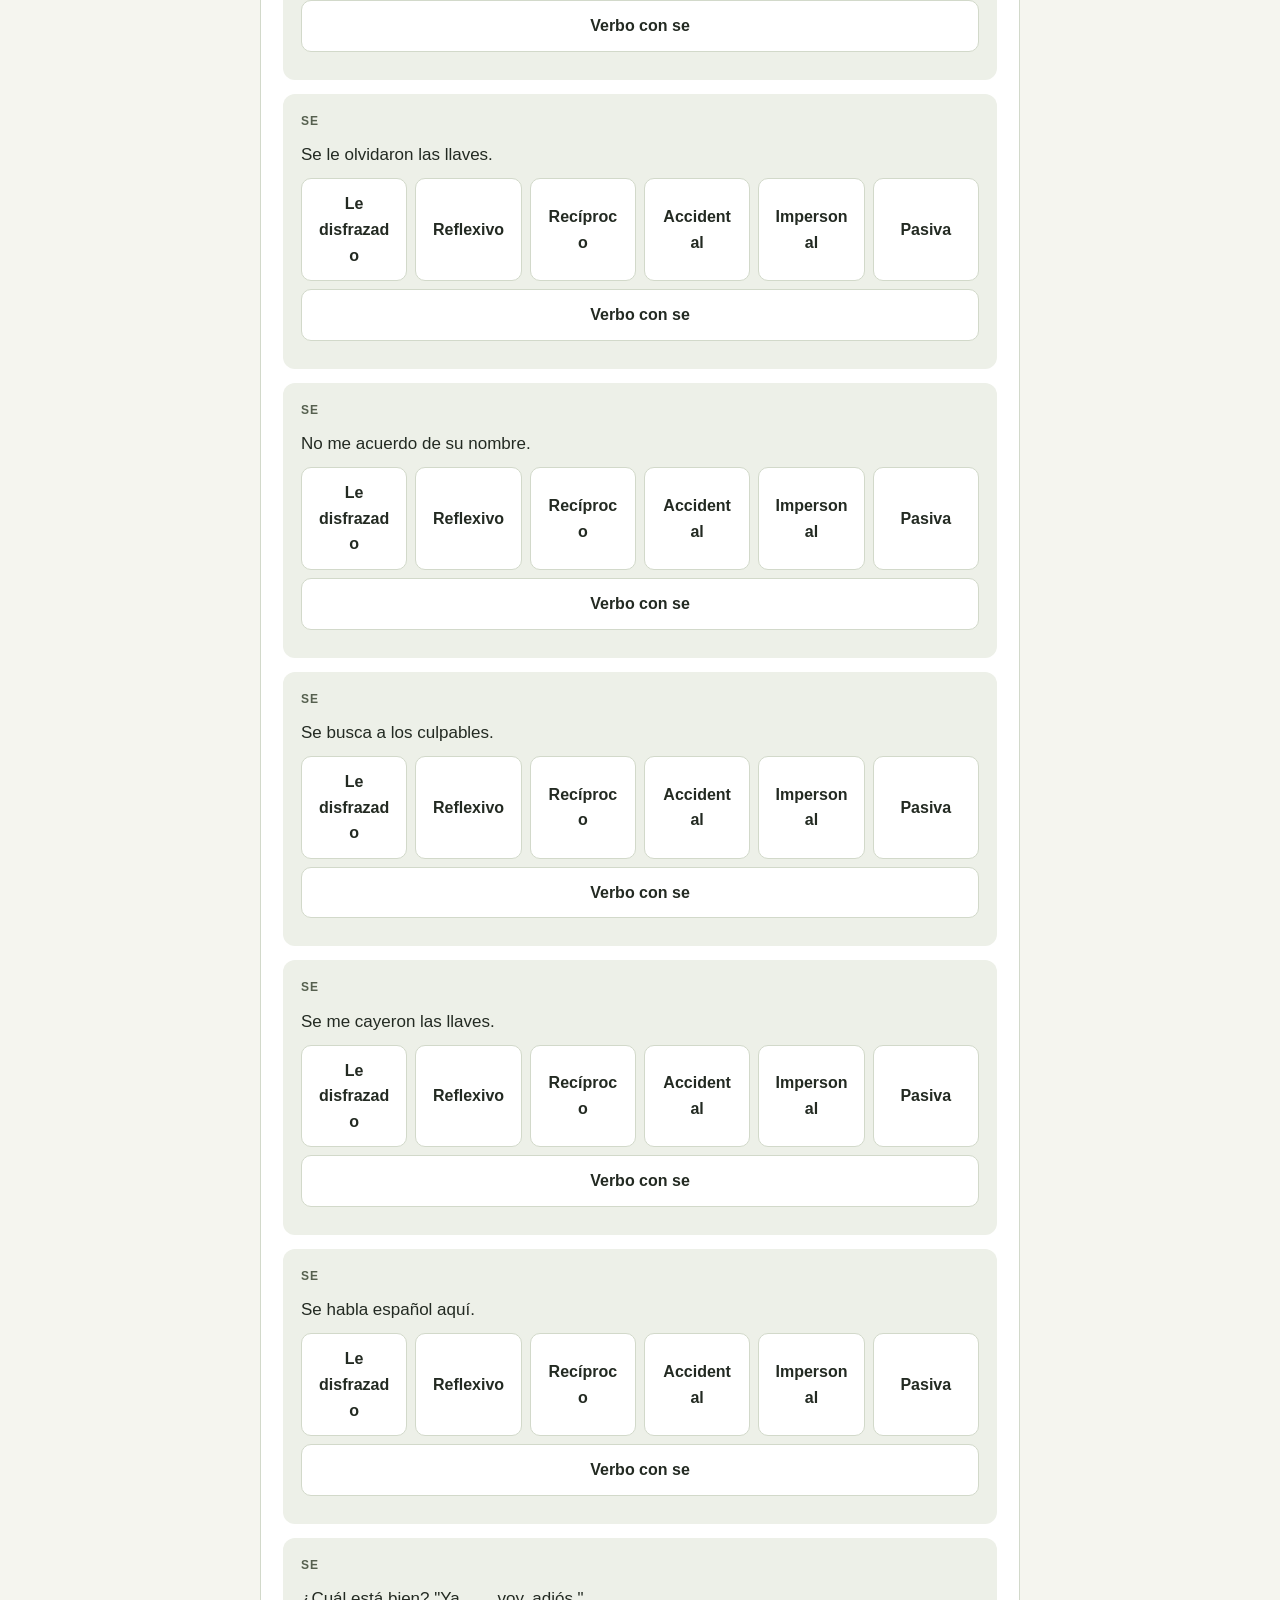
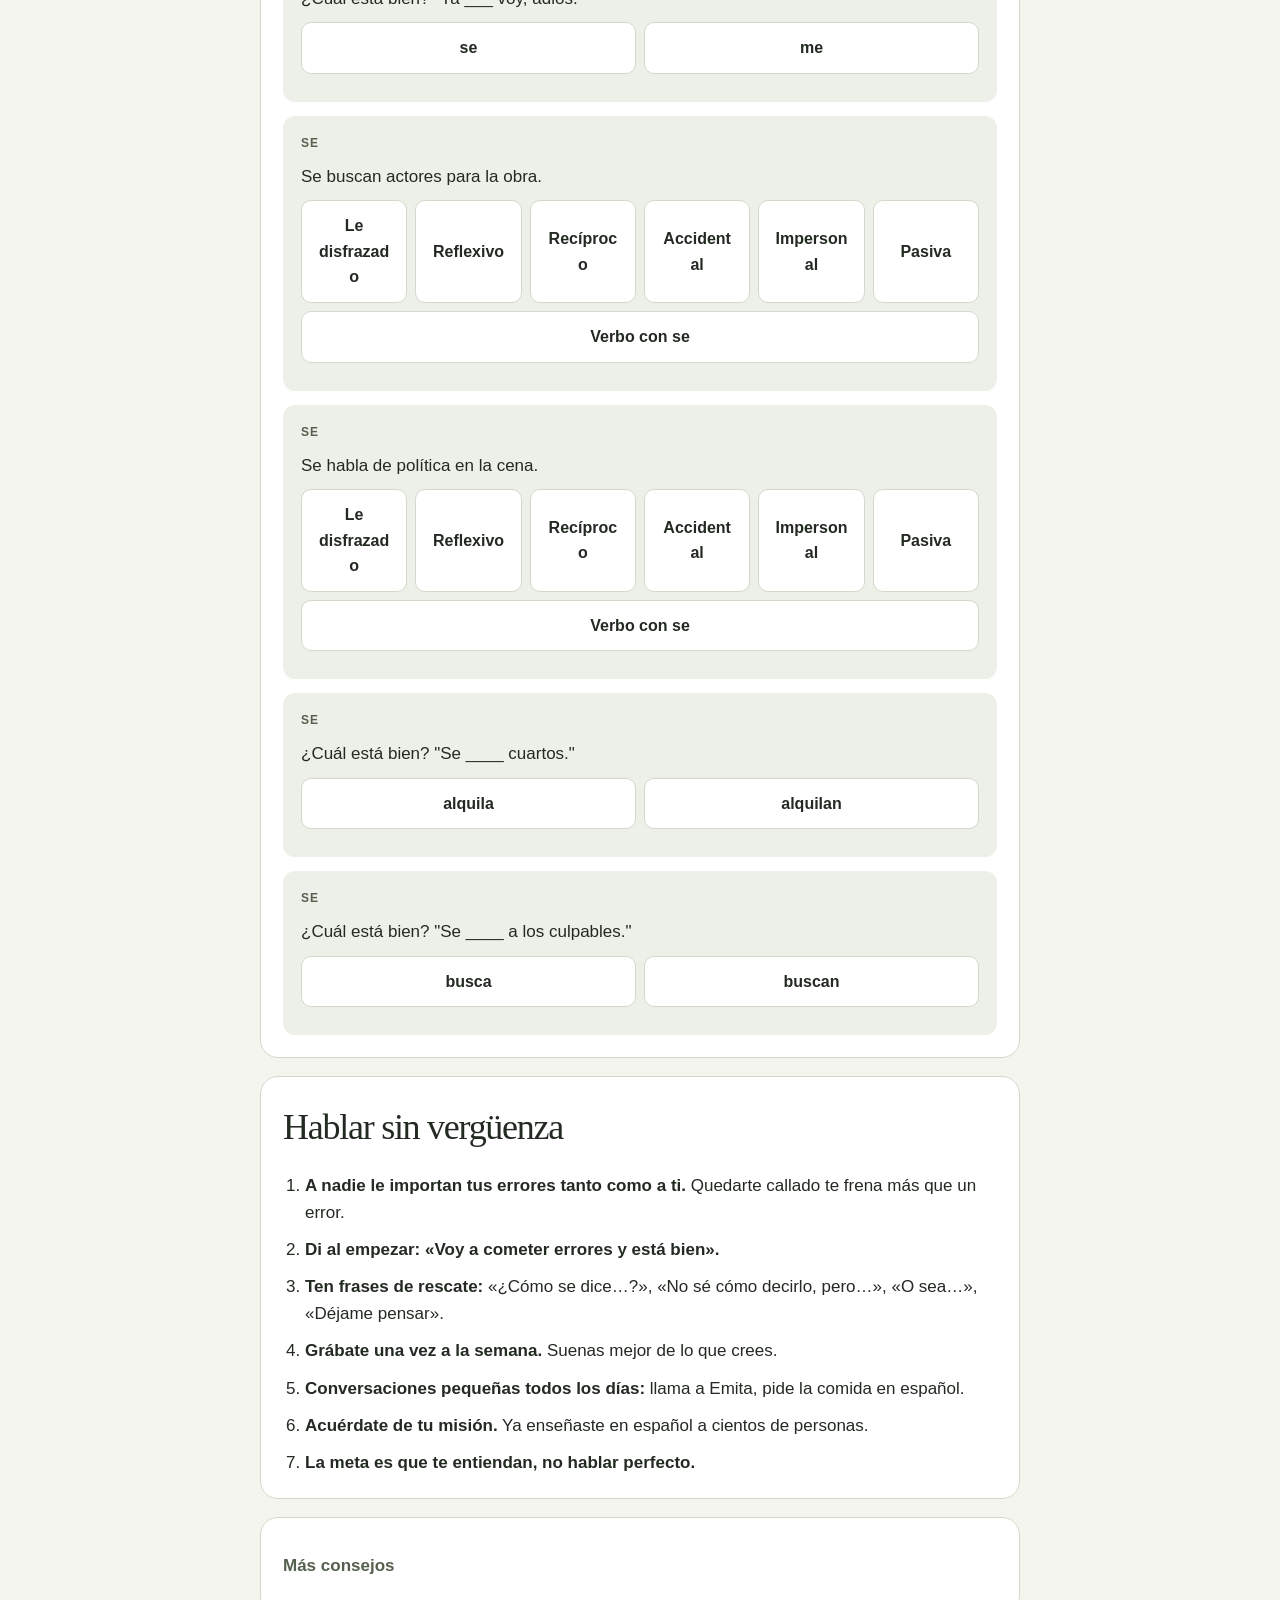
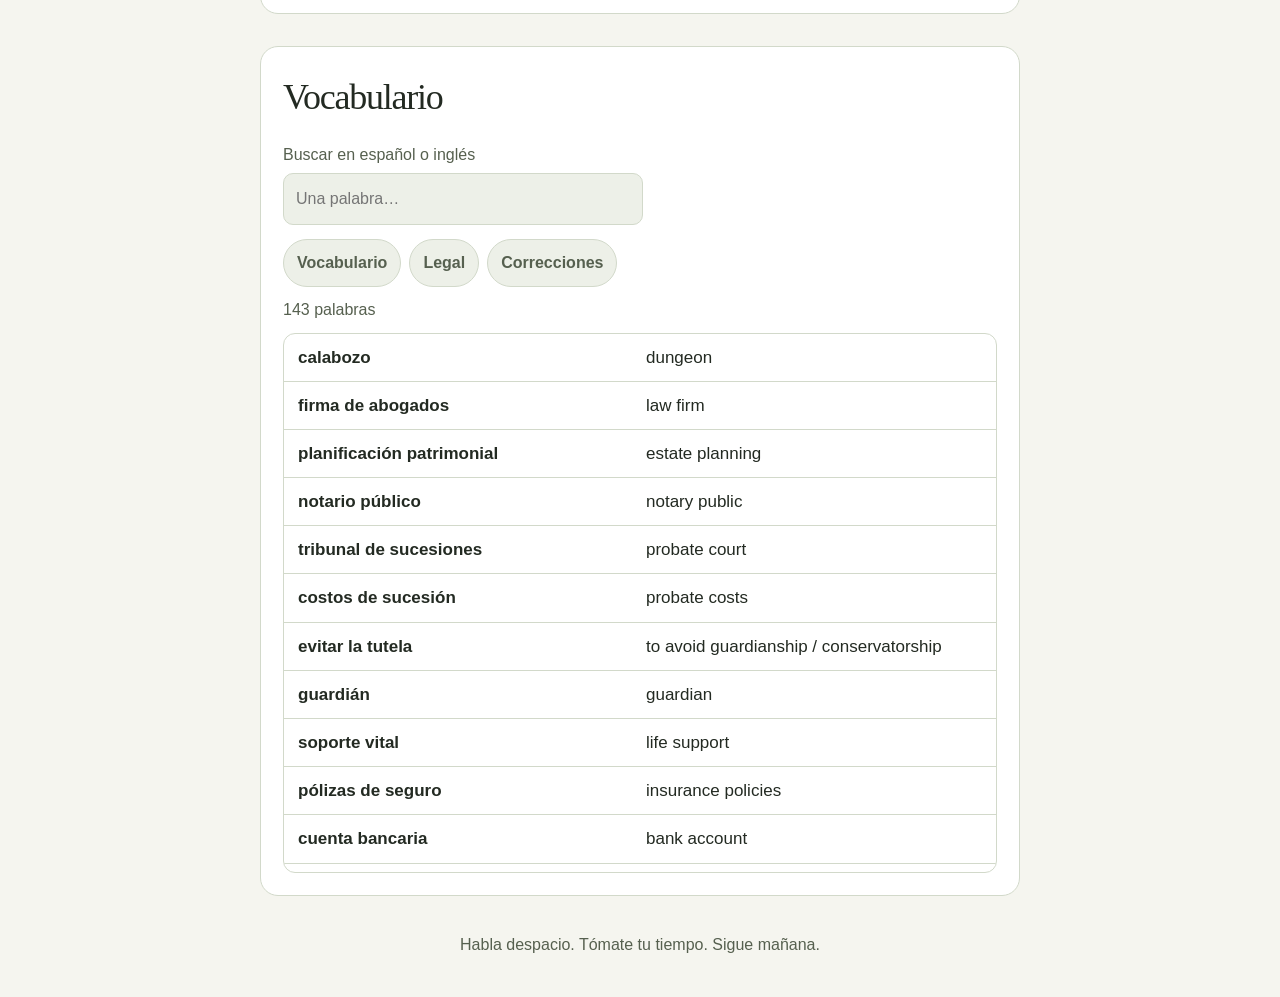
==== commit c52bfdb8: "Bring back the grammar page with pictures and diagrams (v31) - gramatica.html is the full visual Reg" ====
--- a/aprende.html
+++ b/aprende.html
@@ -22,7 +22,7 @@
 <header><p class="eyebrow">PARA REPASAR</p><h1>Gramática y<br>Vocabulario</h1>
 <nav class="jump" aria-label="Ir a">
 <a href="index.html">← Hablar</a>
-<a href="#reglas">Reglas</a>
+<a href="gramatica.html">Reglas</a>
 <a href="#practica">Práctica</a>
 <a href="#vocab">Vocabulario</a>
 </nav></header>
@@ -30,153 +30,8 @@
 
 
 <section id="reglas" class="panel"><h2>Reglas del español</h2>
-<p class="muted">Una línea por regla. Toca una para ver los detalles.</p>
-
-<details class="rule" style="--r:#f0915a"><summary><b>1. SE</b><span>Una palabra, 7 trabajos</span></summary>
-<p class="key">La regla más importante: después del verbo, <b>¿hay una COSA?</b></p>
-<ul>
-<li><b>Sí, hay cosa → pasiva.</b> El verbo copia a la cosa: se vend<b>e</b> una casa · se vend<b>en</b> dos casas.</li>
-<li><b>No hay cosa → impersonal.</b> El verbo siempre en singular: se vive bien aquí · se trabaja mucho.</li>
-<li>Caso raro: una persona con «a» no cuenta como cosa → singular: se busca a los niños.</li>
-</ul>
-<h4>¿Cuál SE es? Pregúntate esto en orden</h4>
-<p>Empieza en la 1. Si la respuesta es <b>sí</b>, ya terminaste. Si es <b>no</b>, pasa a la siguiente.</p>
-<ol class="ask">
-<li><b>¿Después del se viene lo / la / los / las?</b><br>Sí → <b>Le disfrazado.</b> Es «le» cambiado a «se», porque «le lo» suena mal.<br><i>Se lo di.</i> <small>I gave it to him.</small></li>
-<li><b>¿Después del se viene me / te / nos / le, y pasó sin querer?</b><br>Sí → <b>Accidental.</b> La cosa «se hizo sola»; me / te / le dice a quién le pasó.<br><i>Se me cayó el vaso.</i> <small>I dropped the glass.</small></li>
-<li><b>¿Quiere decir «la gente» o «uno», sin nadie en específico?</b><br>Sí → mira si hay una <b>cosa</b> después del verbo:
-<ul><li>Hay cosa → <b>Pasiva.</b> El verbo va igual que la cosa: <i>Se venden casas.</i></li><li>No hay cosa → <b>Impersonal.</b> El verbo va en singular: <i>Se vive bien aquí.</i></li></ul></li>
-<li><b>¿Puedes agregar «a sí mismo»?</b><br>Sí → <b>Reflexivo.</b> La persona se lo hace a ella misma.<br><i>Se lava las manos.</i> <small>He washes his hands.</small></li>
-<li><b>¿Puedes agregar «el uno al otro»?</b><br>Sí → <b>Recíproco.</b> Dos o más personas, una a la otra.<br><i>Se abrazan.</i> <small>They hug each other.</small></li>
-<li><b>¿Ninguna de las anteriores?</b><br>→ <b>Verbo con se.</b> El se cambia el sentido del verbo. Apréndelo como palabra nueva.<br><i>ir = go · irse = leave · dormir = sleep · dormirse = fall asleep</i></li>
-</ol>
-<p class="trick"><b>Ejemplo:</b> «Se me olvidaron las llaves.» 1) ¿lo / la? No. 2) ¿me, y fue sin querer? <b>Sí → Accidental.</b> Listo.</p>
-<h4>Errores comunes</h4>
-<ul class="fixes">
-<li><s>le lo di</s> → se lo di</li>
-<li><s>se voy</s> → me voy</li>
-<li><s>se me caí las llaves</s> → se me cayeron las llaves</li>
-<li><s>se alquila casas</s> → se alquilan casas</li>
-<li><s>se buscan a los niños</s> → se busca a los niños</li>
-</ul>
-<p class="trick"><b>Si hay cosa, copia. Si no, singular.</b></p>
-</details>
-
-<details class="rule" style="--r:#6aa8e0"><summary><b>2. Ser / estar</b><span>Lo que algo ES, o cómo y dónde ESTÁ</span></summary>
-<div class="two">
-<div><h4>SER = DOCTOR</h4><ul>
-<li><b>D</b>escripción · es alto</li><li><b>O</b>cupación · es abogado</li><li><b>C</b>aracterística · es amable</li>
-<li><b>T</b>iempo · son las tres</li><li><b>O</b>rigen · es de Utah</li><li><b>R</b>elación · es mi esposa</li></ul></div>
-<div><h4>ESTAR = PLACE</h4><ul>
-<li><b>P</b>osición · está sentado</li><li><b>L</b>ugar · está en Provo</li><li><b>A</b>cción · está hablando</li>
-<li><b>C</b>ondición · está cansado</li><li><b>E</b>moción · está feliz</li></ul></div>
-</div>
-<h4>Cambian de sentido</h4>
-<ul><li>ser listo = smart · estar listo = ready</li><li>ser aburrido = boring · estar aburrido = bored</li><li>ser malo = bad · estar malo = sick</li></ul>
-<h4>La trampa</h4>
-<ul><li>Un evento usa SER aunque sea lugar: la fiesta <b>es</b> en mi casa.</li><li>Pero una cosa: mi casa <b>está</b> en Provo.</li></ul>
-<p class="trick">Cómo te sientes y dónde estás: siempre <b>estar</b>.</p>
-</details>
-
-<details class="rule" style="--r:#6cc070"><summary><b>3. Por / para</b><span>De dónde viene, o adónde va</span></summary>
-<div class="two">
-<div><h4>POR · la causa, el camino</h4><ul>
-<li>Razón: gracias <b>por</b> todo</li><li>Medio: <b>por</b> teléfono</li><li>Cambio: $20 <b>por</b> el libro</li>
-<li>Tiempo: <b>por</b> dos horas</li><li>A través: caminé <b>por</b> el parque</li></ul></div>
-<div><h4>PARA · la meta, el destino</h4><ul>
-<li>Meta: estudio <b>para</b> ser abogado</li><li>Fecha límite: <b>para</b> el viernes</li><li>Destino: salgo <b>para</b> Provo</li>
-<li>Para quién: es <b>para</b> ti</li><li>Opinión: <b>para</b> mí, es fácil</li></ul></div>
-</div>
-</details>
-
-<details class="rule" style="--r:#b597e0"><summary><b>4. Pretérito / imperfecto</b><span>La foto o la película</span></summary>
-<div class="two">
-<div><h4>Pretérito · la foto</h4><ul><li>Terminó, con principio o fin</li><li>ayer, una vez, de repente</li><li>Ayer <b>jugué</b> dos horas</li></ul></div>
-<div><h4>Imperfecto · la película de fondo</h4><ul><li>Lo que pasaba, el fondo</li><li>siempre, cada día, de niño</li><li>Edad, hora, cómo era</li><li>De niño <b>jugaba</b> fútbol</li></ul></div>
-</div>
-<p class="trick">Juntos: <b>Llovía</b> (fondo) cuando <b>llegué</b> (la foto).</p>
-</details>
-
-<details class="rule" style="--r:#e07a7a"><summary><b>5. Subjuntivo</b><span>Deseo, emoción o duda + que + otra persona</span></summary>
-<h4>WEIRDO + que + otra persona</h4>
-<ul>
-<li><b>W</b>ishes · quiero que</li><li><b>E</b>moción · me alegra que</li><li><b>I</b>mpersonal · es importante que</li>
-<li><b>R</b>ecomendar · te pido que</li><li><b>D</b>uda · dudo que</li><li><b>O</b>jalá · ojalá que</li>
-</ul>
-<div class="two">
-<div><h4>Sí subjuntivo</h4><ul><li>Espero que <b>tengas</b> un buen día</li><li>Dudo que <b>sea</b> verdad</li><li>Cuando <b>llegues</b>, llámame (futuro)</li></ul></div>
-<div><h4>No subjuntivo</h4><ul><li>Misma persona: quiero <b>ir</b></li><li>Estás seguro: creo que <b>es</b> verdad</li><li>Hábito: cuando <b>llego</b>, como</li></ul></div>
-</div>
-</details>
-
-<details class="rule" style="--r:#e0b44a"><summary><b>6. Lo / le</b><span>Qué cosa, o a quién le llega</span></summary>
-<div class="two">
-<div><h4>LO / LA / LOS / LAS = la cosa</h4><ul><li>Cambia: lo, la, los, las</li><li>Compré el carro → <b>lo</b> compré</li><li>Veo a María → <b>la</b> veo</li><li>Verbos: ver, llamar, conocer, ayudar, buscar</li></ul></div>
-<div><h4>LE / LES = la persona que recibe</h4><ul><li>No cambia con hombre o mujer</li><li>Di el libro a Juan → <b>le</b> di el libro</li><li>Escribí a mis papás → <b>les</b> escribí</li><li>Verbos: dar, decir, mandar, preguntar, pedir, explicar</li></ul></div>
-</div>
-<p class="trick">le + lo = <b>se lo</b>. Persona primero, cosa después: me lo, te la, se los.</p>
-</details>
-
-<details class="rule" style="--r:#5cc8d0"><summary><b>7. Gustar</b><span>La cosa manda el verbo</span></summary>
-<div class="two">
-<div><h4>Una cosa → gusta</h4><ul><li>Me <b>gusta</b> el fútbol</li><li>Le <b>duele</b> la cabeza</li><li>Nos <b>falta</b> tiempo</li></ul></div>
-<div><h4>Varias → gustan</h4><ul><li>Me <b>gustan</b> los tacos</li><li>Le <b>duelen</b> los pies</li><li>Igual: encantar, importar, molestar, interesar</li></ul></div>
-</div>
-</details>
-
-<details class="rule" style="--r:#f07aae"><summary><b>8. Género</b><span>El, la y las trampas</span></summary>
-<ul><li><b>-ma</b> griega = el: el problema, el tema</li><li><b>-ción, -dad, -tud</b> = la: la canción, la verdad, la actitud</li><li><b>á-</b> tónica = el: el agua (pero «el agua está fría»)</li></ul>
-<div class="two">
-<div><h4>EL, aunque termine en -a</h4><ul><li>el problema, el sistema, el idioma, el programa</li><li>el día, el mapa, el planeta</li><li>el agua, el alma, el águila</li></ul></div>
-<div><h4>LA, aunque termine en -o</h4><ul><li>la mano, la foto, la moto, la radio</li><li>En plural vuelve: las aguas</li></ul></div>
-</div>
-<p class="trick">«-ma griega, masculina»: el problema del sistema es el tema.</p>
-</details>
-
-<details class="rule" style="--r:#a7b4bf"><summary><b>9. Acentos</b><span>Dónde cae el golpe y cuándo va la tilde</span></summary>
-<ul>
-<li><b>Aguda</b> (golpe al final, can-CIÓN): tilde si termina en N, S o vocal · canción, café</li>
-<li><b>Llana</b> (golpe en la penúltima, ÁR-bol): tilde si NO termina en N, S o vocal · árbol, fácil</li>
-<li><b>Esdrújula</b> (MÉ-di-co): siempre tilde · médico, rápido</li>
-</ul>
-<h4>Tilde que cambia el sentido</h4>
-<ul><li>tú / tu · él / el · sí / si</li><li>sé / se · más / mas · mí / mi</li><li>Preguntas: qué, cómo, dónde, cuándo</li></ul>
-</details>
-
-<details class="rule" style="--r:#8f9fe0"><summary><b>10. Tú, usted y vos</b><span>Las tres formas de decir «you»</span></summary>
-<p class="key">Las tres significan «you» (una persona). Cambia <b>con quién</b> hablas y <b>en qué país</b>.</p>
-<ul>
-<li><b>tú</b> · informal: amigos, familia, gente de tu edad. Es lo normal en México y España.</li>
-<li><b>usted</b> · formal: un juez, un cliente, una persona mayor, alguien que no conoces. Se conjuga como él / ella: usted <b>habla</b>.</li>
-<li><b>vos</b> · informal, igual que tú, pero en otros países: Argentina, Uruguay, Paraguay, casi toda Centroamérica (Guatemala, Honduras, El Salvador, Nicaragua, Costa Rica) y partes de Colombia.</li>
-</ul>
-<h4>Más de una persona</h4>
-<ul><li><b>ustedes</b> · en toda Latinoamérica, para amigos y para gente formal.</li><li><b>vosotros</b> · solo en España, para amigos.</li></ul>
-<h4>Cómo se forma vos (presente)</h4>
-<p>Quita la <b>r</b> del verbo, pon tilde en la última vocal y agrega <b>s</b>: hablar → habl<b>ás</b>. Nunca cambia la raíz: <b>querés</b>, no «quieres».</p>
-<div class="conj" role="table" aria-label="Tú y vos">
-<div class="ch" role="row"><span role="columnheader">Verbo</span><span role="columnheader">tú</span><span role="columnheader">vos</span></div>
-<div role="row"><span>hablar</span><span>hablas</span><span><b>hablás</b></span></div>
-<div role="row"><span>comer</span><span>comes</span><span><b>comés</b></span></div>
-<div role="row"><span>vivir</span><span>vives</span><span><b>vivís</b></span></div>
-<div role="row"><span>ser</span><span>eres</span><span><b>sos</b></span></div>
-<div role="row"><span>tener</span><span>tienes</span><span><b>tenés</b></span></div>
-<div role="row"><span>querer</span><span>quieres</span><span><b>querés</b></span></div>
-<div role="row"><span>poder</span><span>puedes</span><span><b>podés</b></span></div>
-<div role="row"><span>ir</span><span>vas</span><span><b>vas</b></span></div>
-</div>
-<h4>Mandatos (órdenes)</h4>
-<ul><li>Quita la r y pon tilde: habl<b>á</b>, com<b>é</b>, viv<b>í</b>.</li><li>Sin irregulares raros: vení (ven), decí (di), poné (pon), salí (sal), tené (ten).</li><li>Ir → <b>andá</b>: «¡Andá a dormir!»</li></ul>
-<h4>Lo que NO cambia</h4>
-<ul><li>Pasado e imperfecto: igual que tú · vos hablaste, vos hablabas.</li><li>El pronombre de objeto sigue siendo <b>te</b>: vos <b>te</b> llamás · <b>te</b> quiero.</li><li>El posesivo sigue siendo <b>tu</b>: tu casa.</li><li>Después de preposición se dice <b>vos</b>: para vos, con vos (no «para ti»).</li></ul>
-<h4>Chile (lo viste en clase)</h4>
-<ul><li>Dicen «tú», pero conjugan distinto en plática casual: ¿cómo est<b>ái</b>?, ¿qué quer<b>ís</b>?, ¿de dónde er<b>ís</b>?</li></ul>
-<p class="trick">Para ti (español de México): usa <b>tú</b> con amigos y <b>usted</b> en la corte. Vos solo tienes que <b>entenderlo</b>: si oyes «sos» o «tenés», es alguien diciendo «tú».</p>
-</details>
-
-<details class="rule" style="--r:#ddbf7d"><summary><b>11. Conectores</b><span>Palabras pequeñas para unir tus ideas</span></summary>
-<div id="conectores"></div>
-</details>
+<p class="muted">Las 10 reglas con sus dibujos, flechas y ejemplos.</p>
+<a class="rules-link" href="gramatica.html" style="display:block;text-align:center;font-weight:800;font-size:1.15rem;padding:18px;border-radius:12px;border:2px solid #f0915a;color:inherit;text-decoration:none">📊 Abrir las reglas con dibujos →</a>
 </section>
 
 <section id="practica" class="panel"><h2>Práctica</h2>
--- a/app.css
+++ b/app.css
@@ -529,6 +529,10 @@
 .conj .ch{font-size:13px;font-weight:700;letter-spacing:.06em;text-transform:uppercase;color:var(--muted)}
 .conj b{color:var(--r)}
 .howto{margin-top:20px}
+.calma{margin-top:14px;border-left:4px solid var(--green)}
+.calma h2{margin-top:0}
+.calma ul{margin:0;padding-left:20px;display:grid;gap:6px}
+.calma a{color:var(--muted);font-size:.85em;white-space:nowrap}
 .howto h2{margin-top:0}
 .steps-how{list-style:none;margin:0;padding:0;display:grid;gap:10px;counter-reset:hw}
 .steps-how li{counter-increment:hw;display:grid;grid-template-columns:34px 1fr;column-gap:12px;align-items:start}
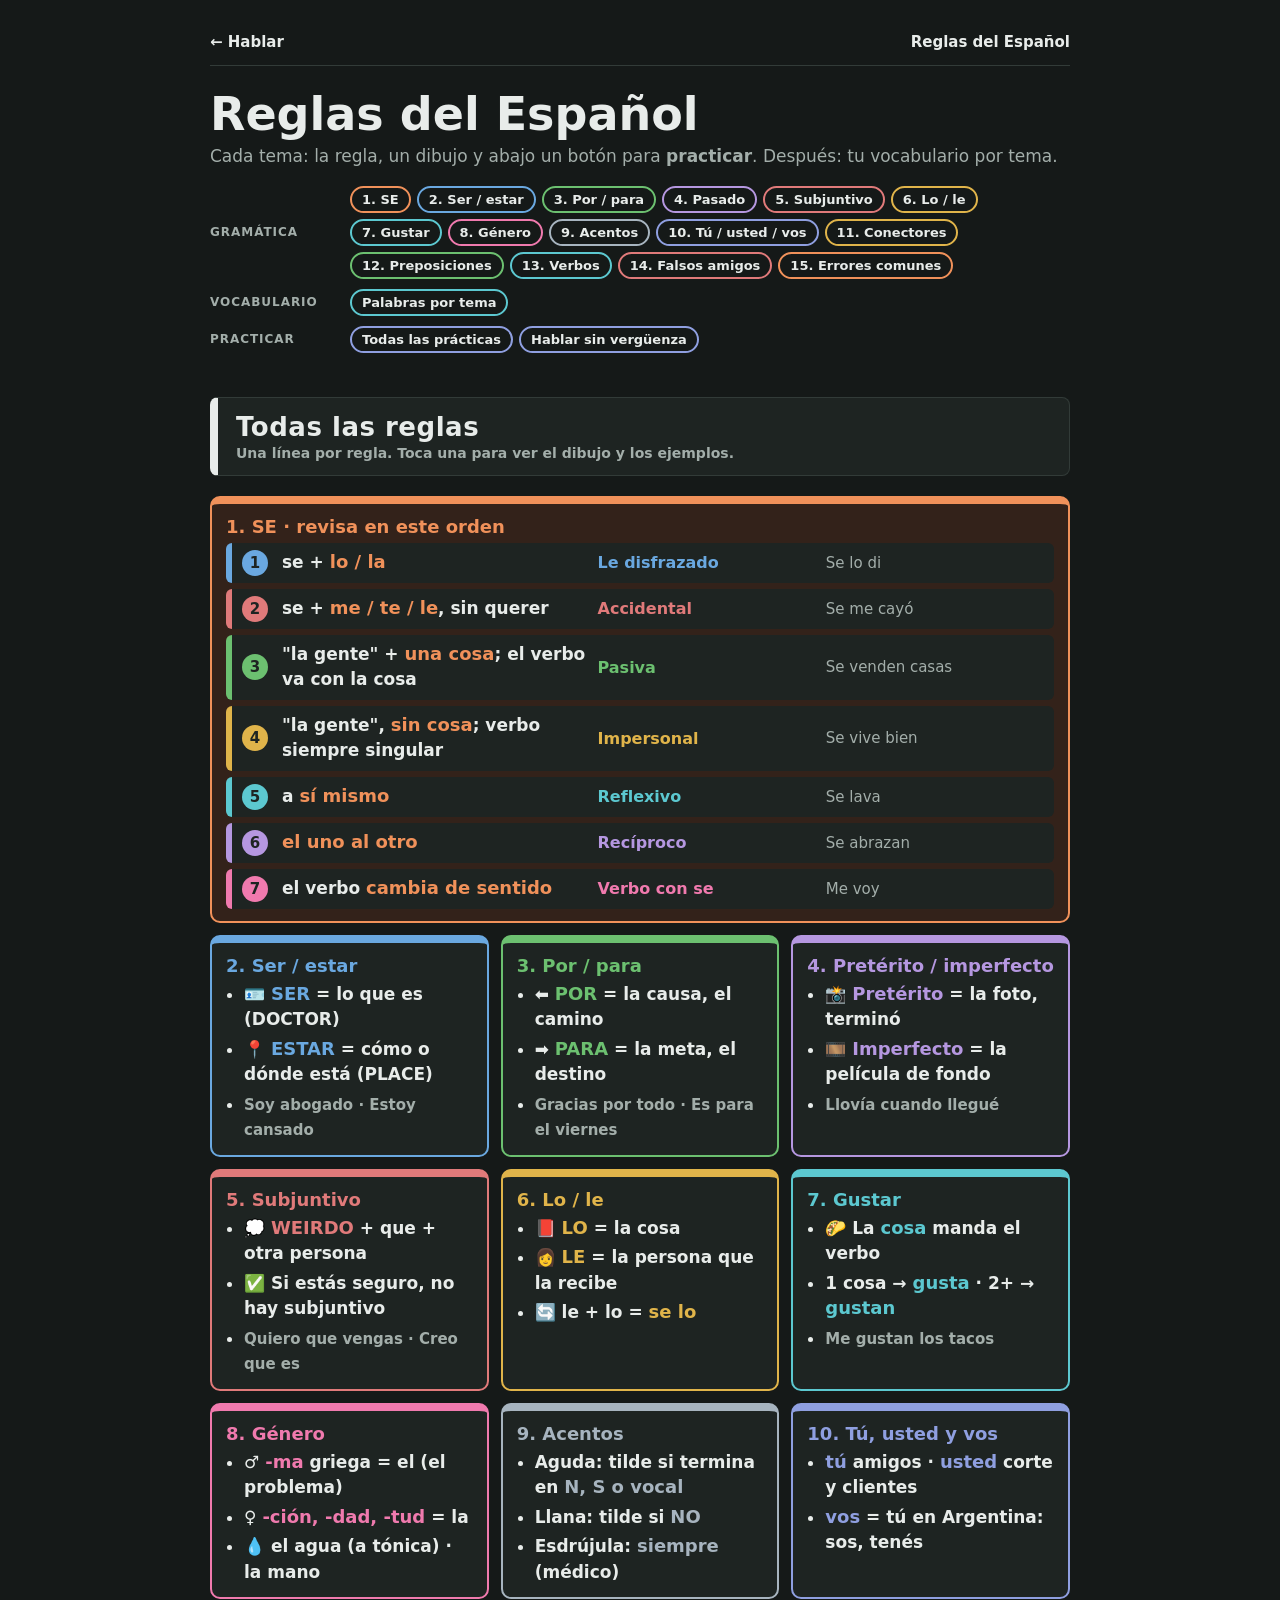
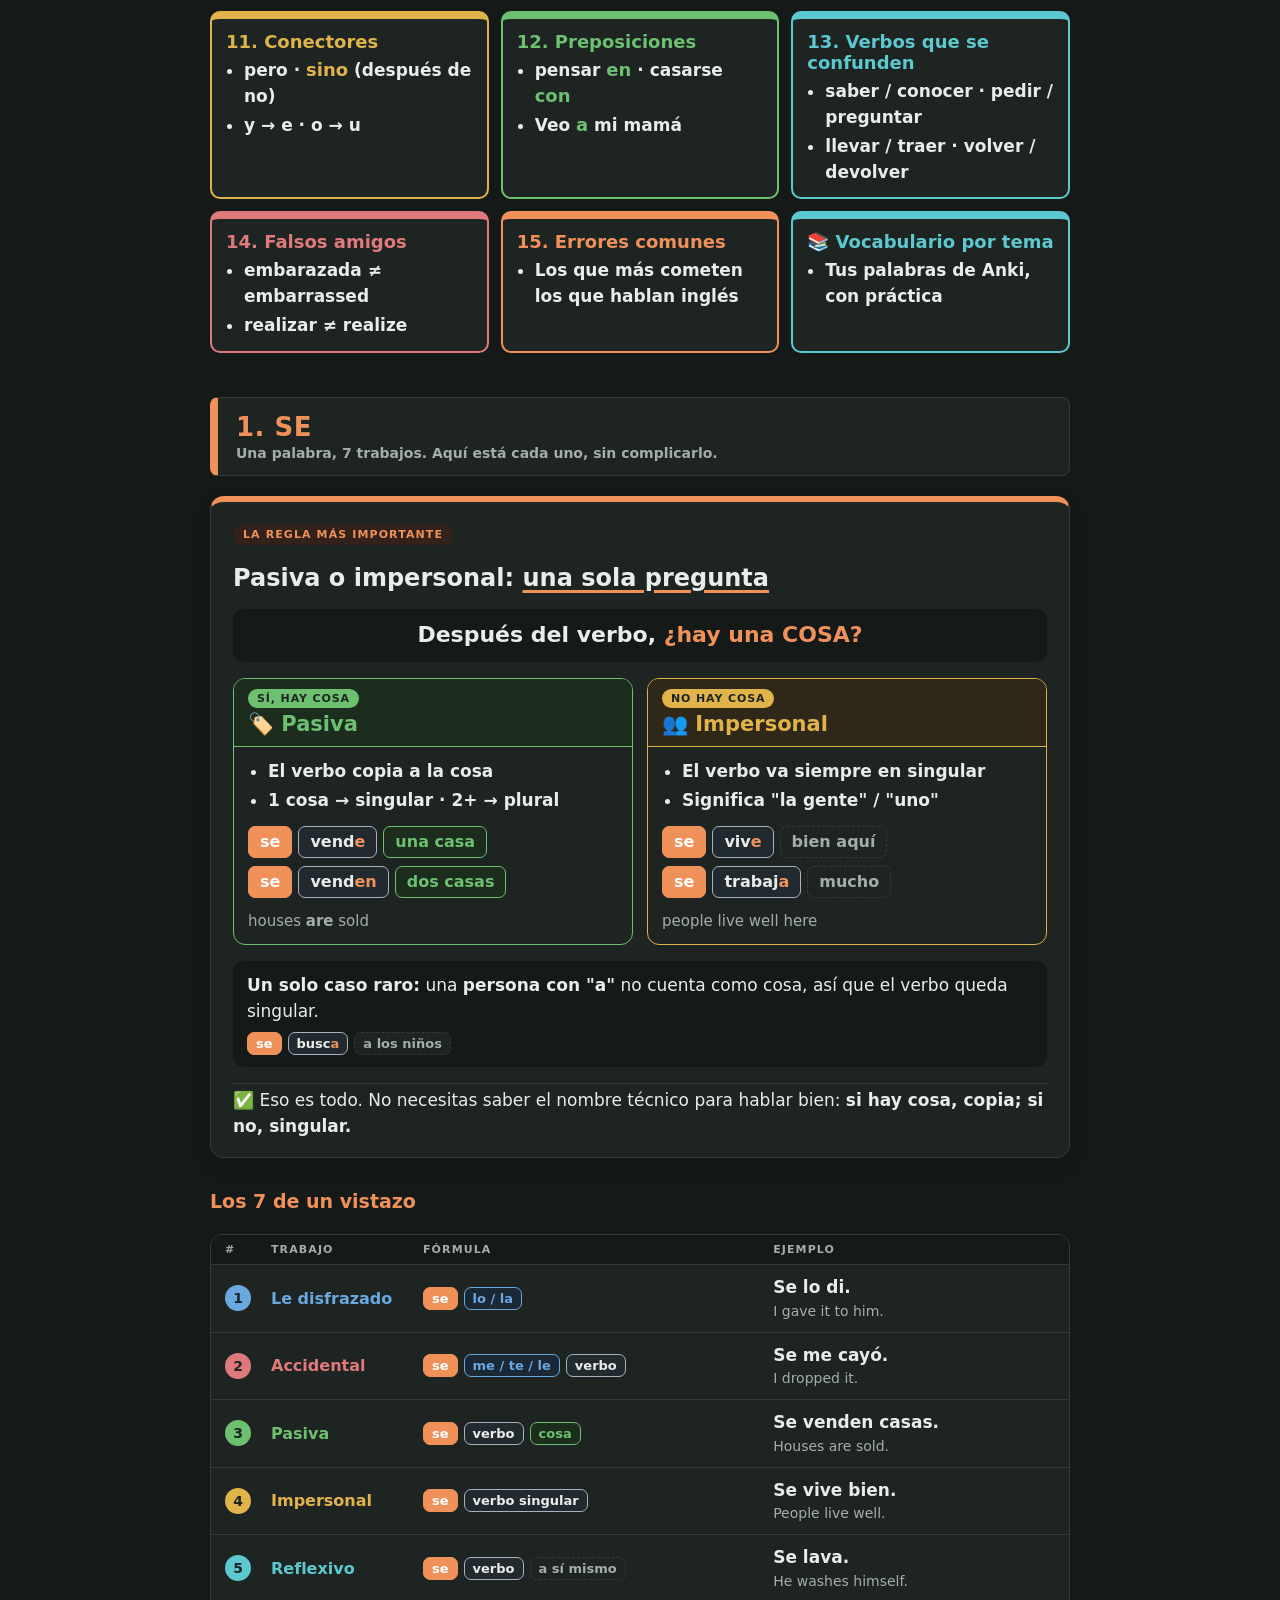
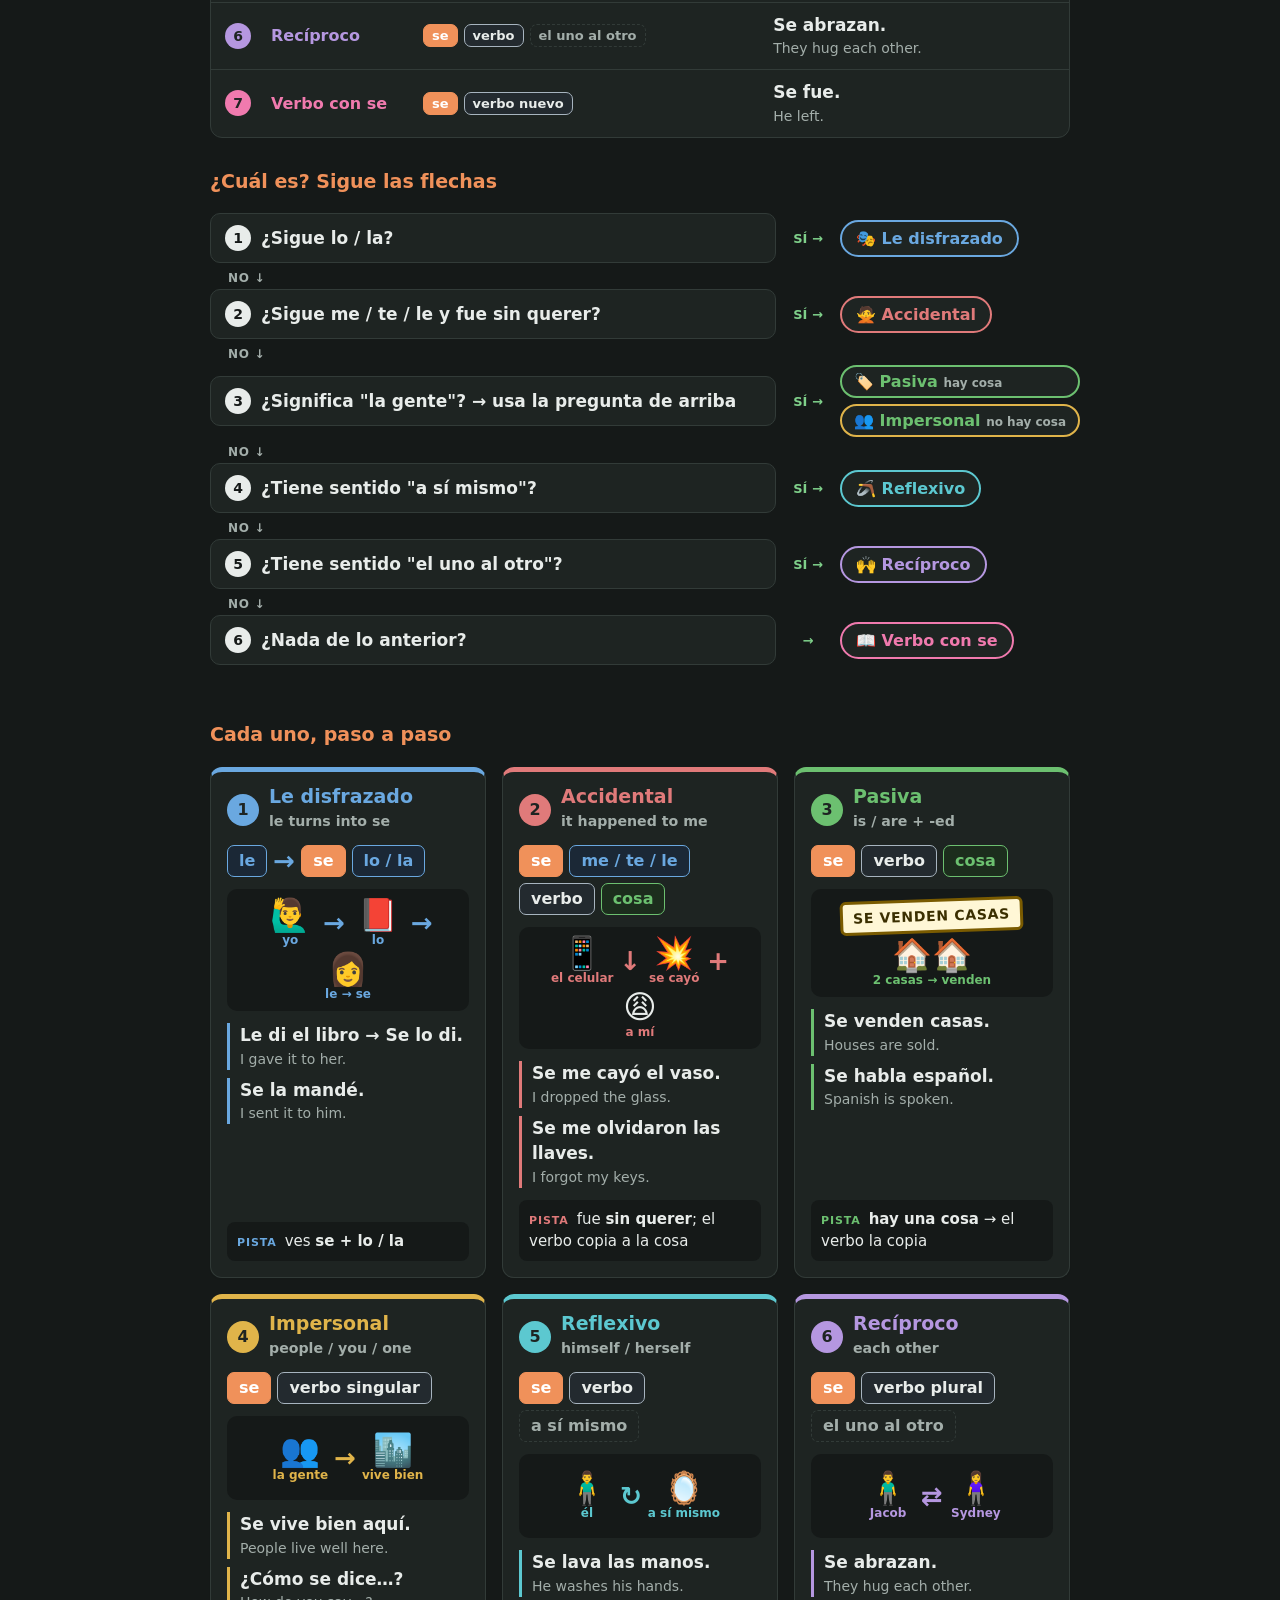
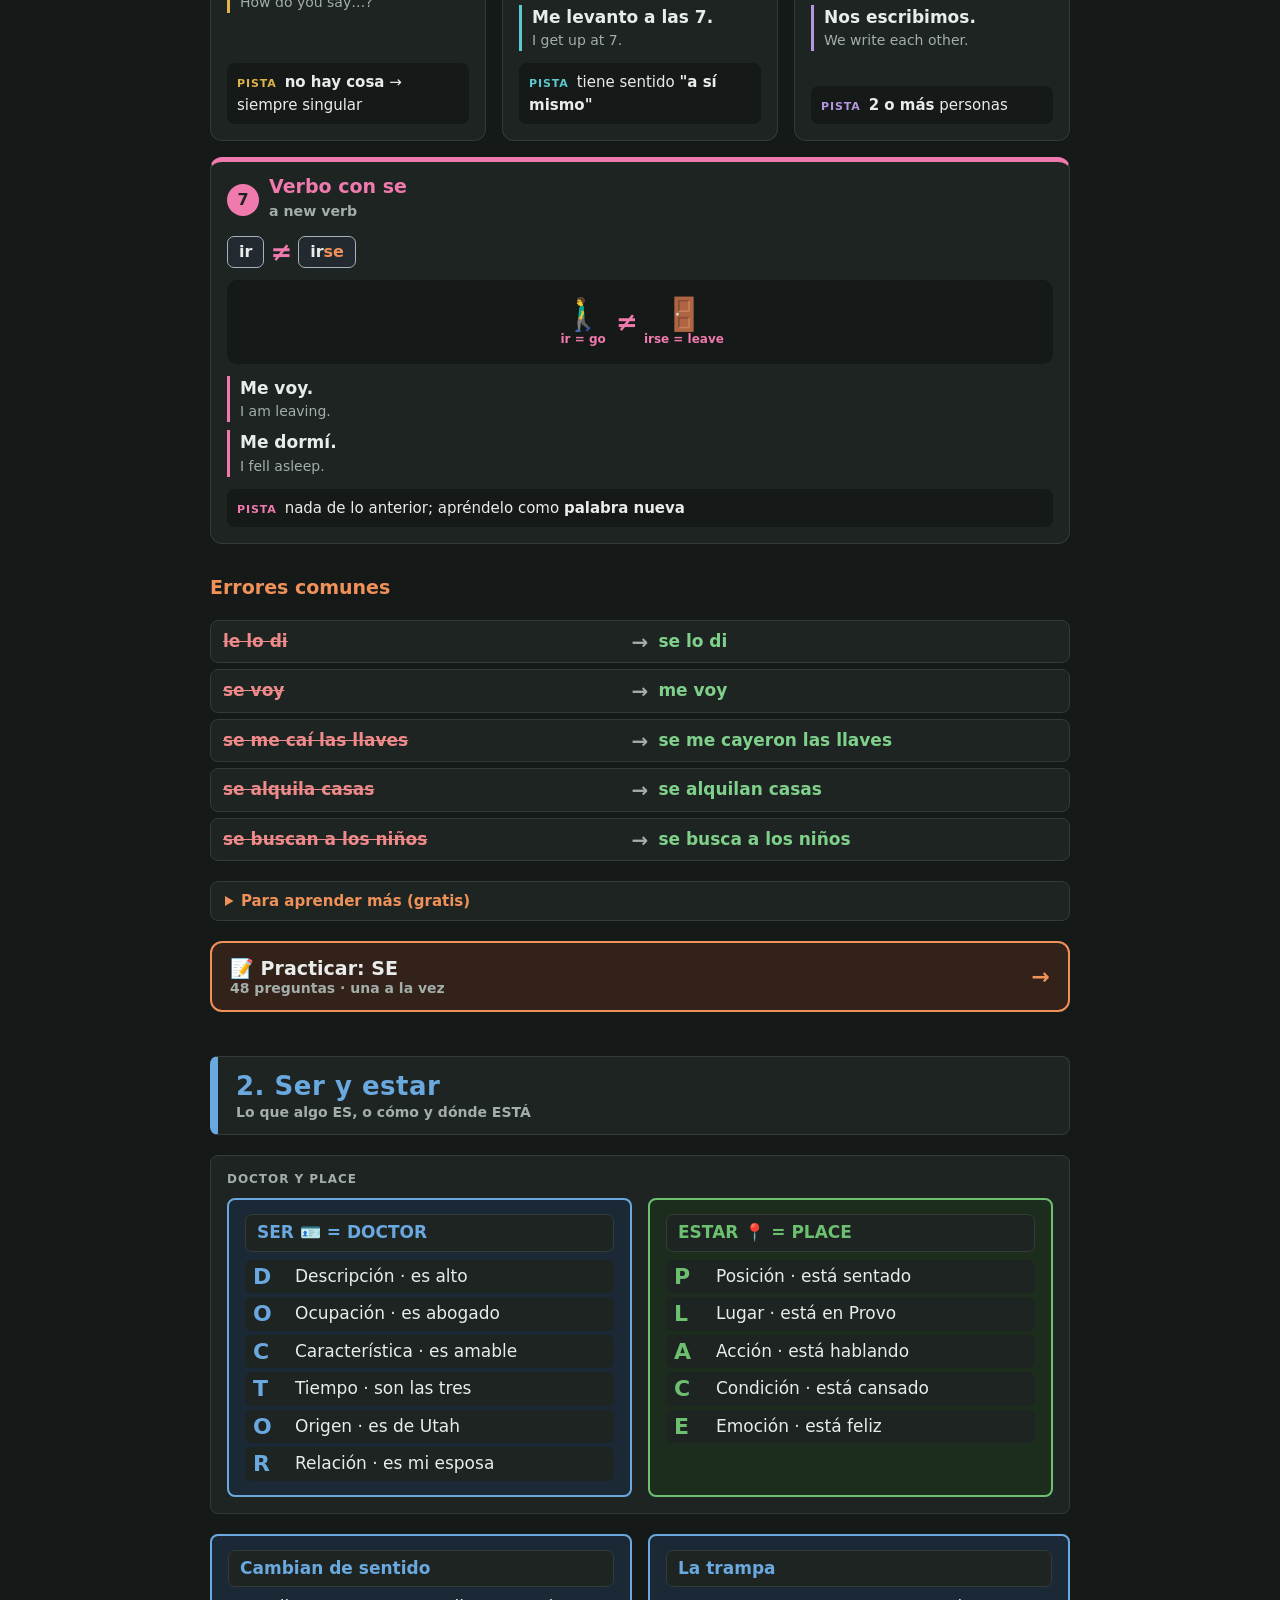
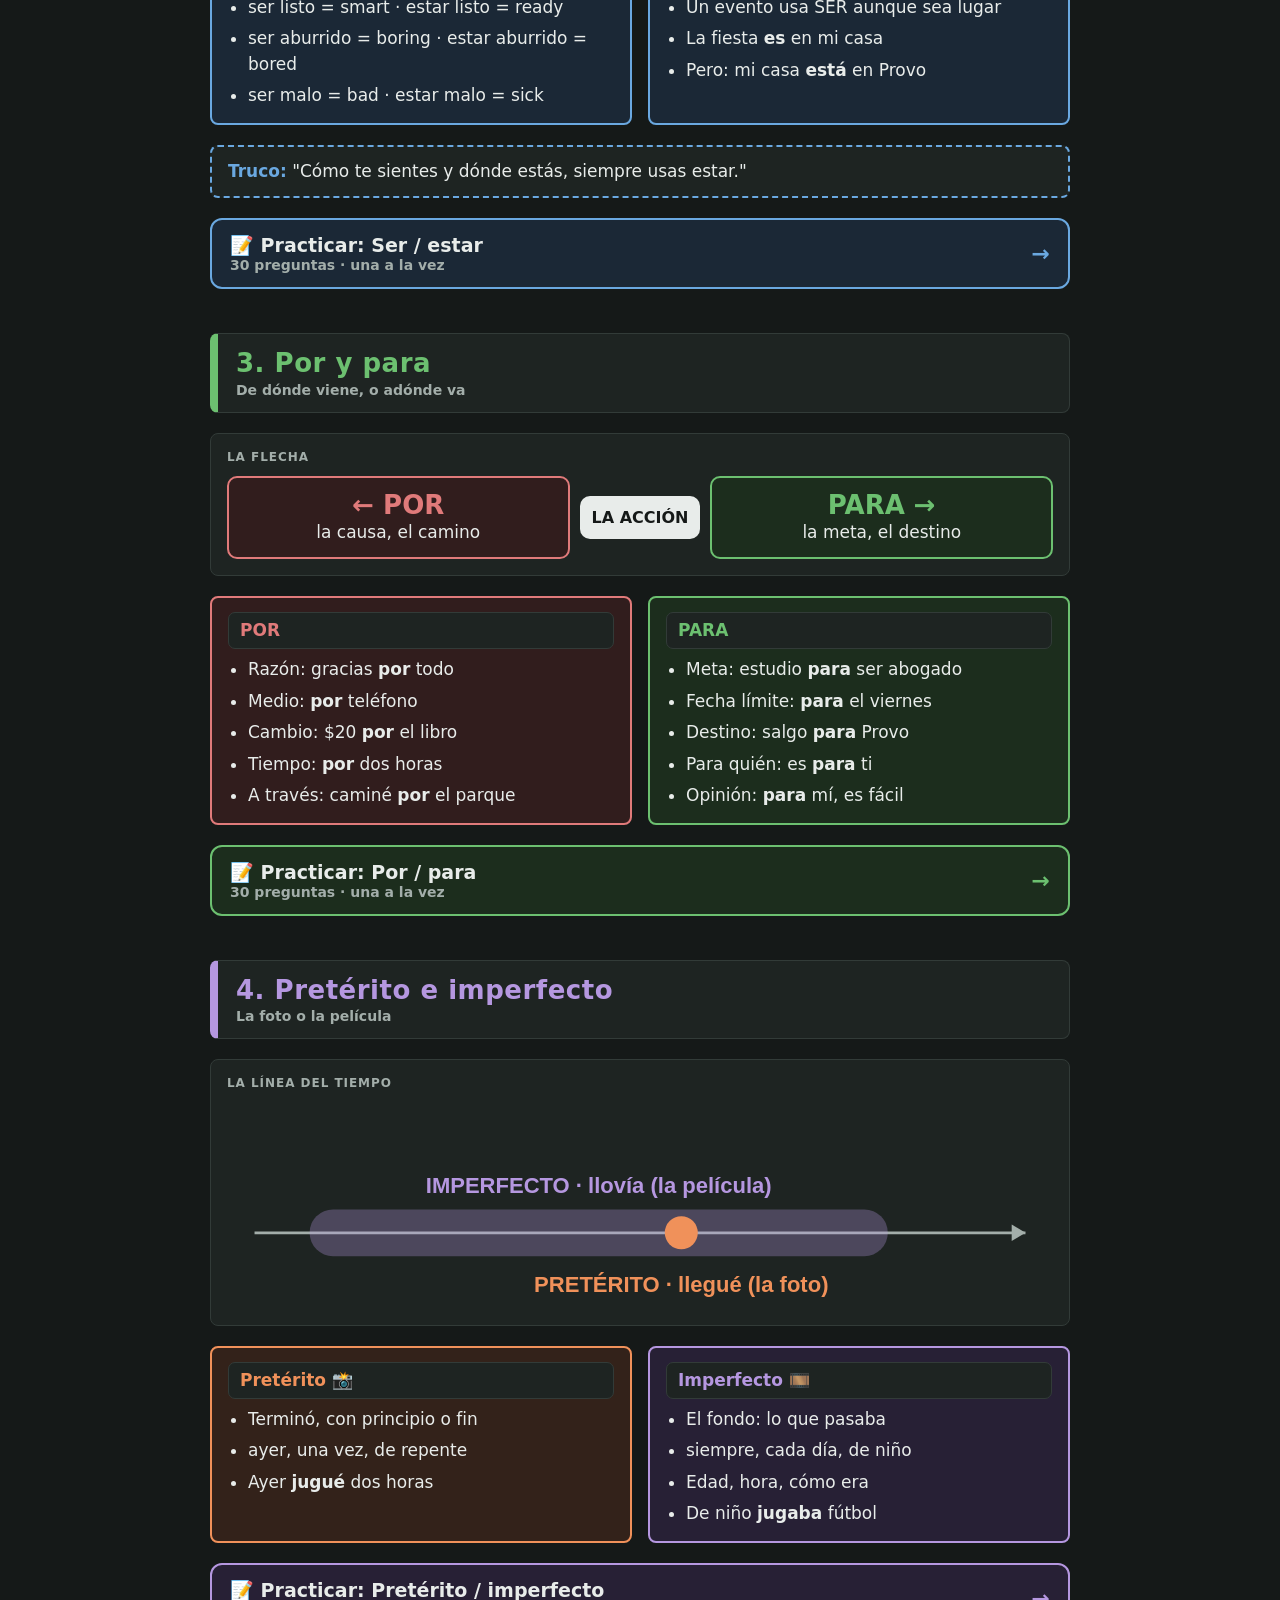
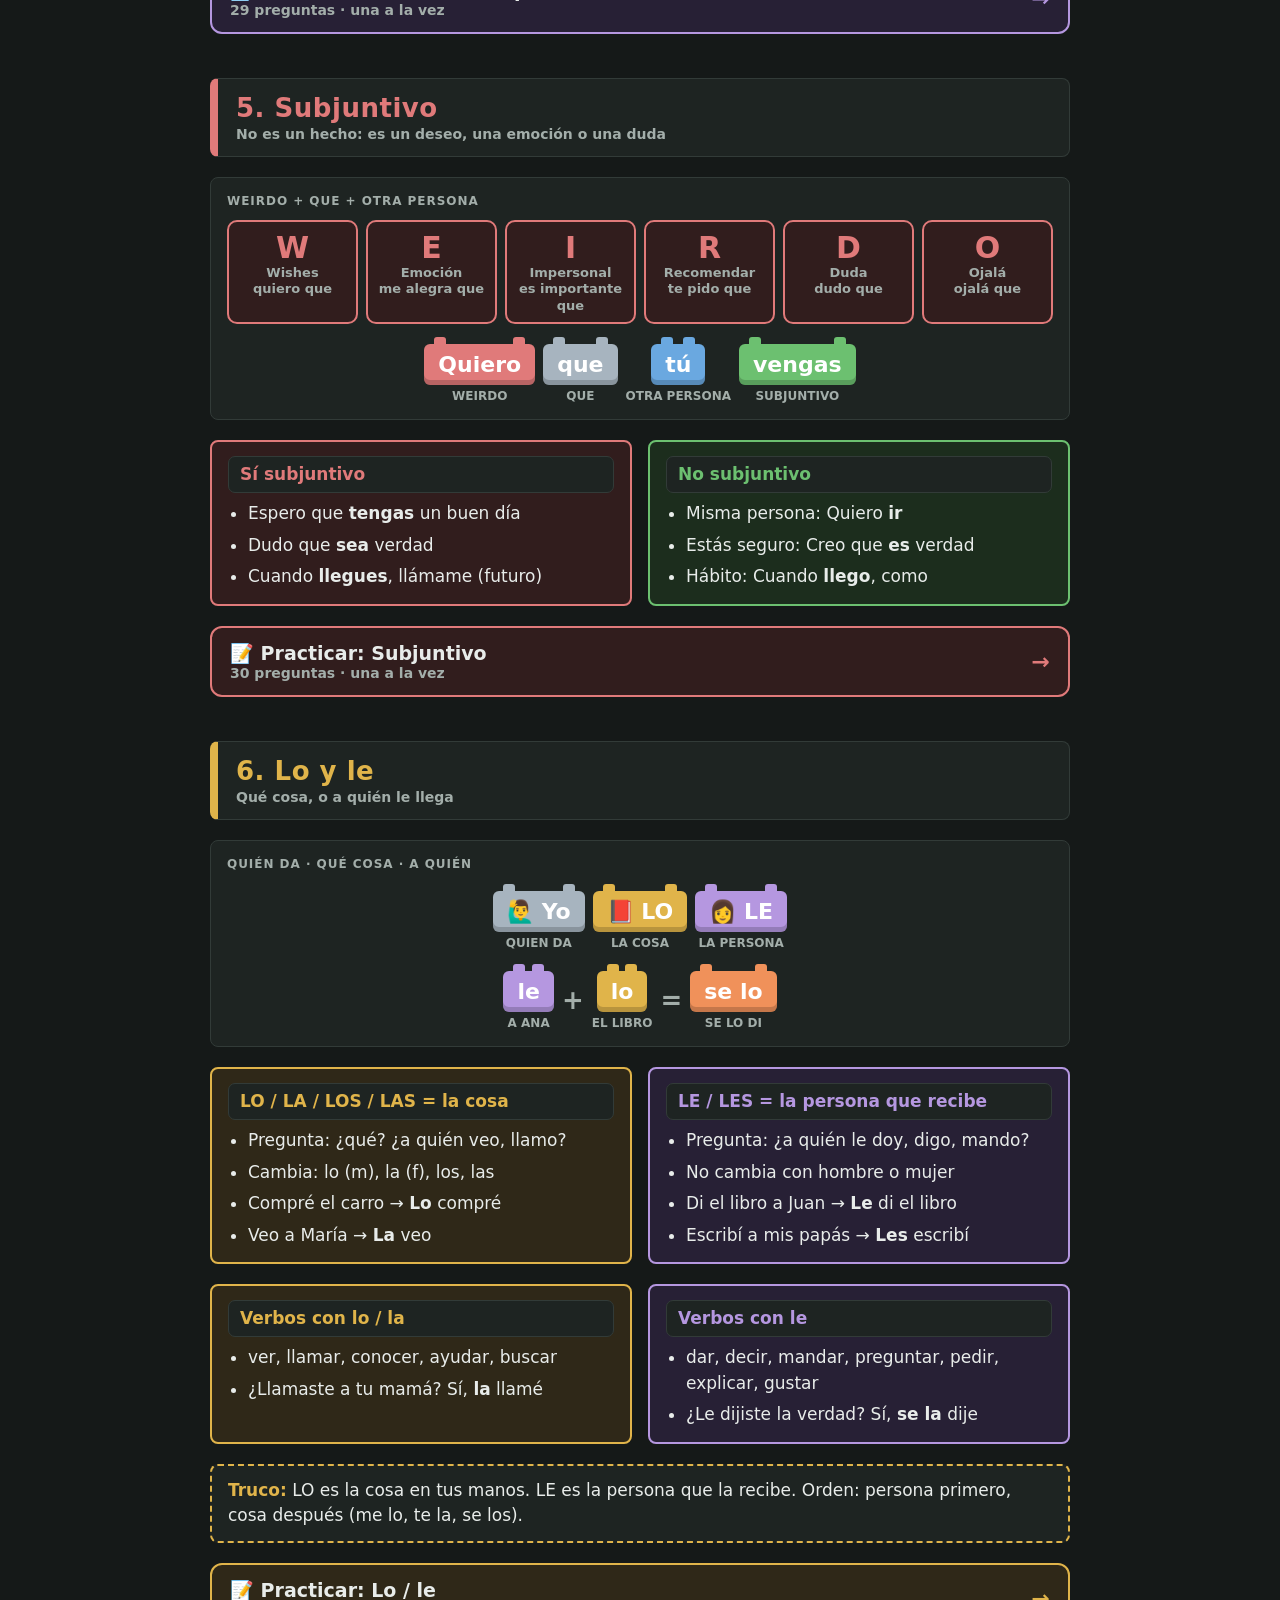
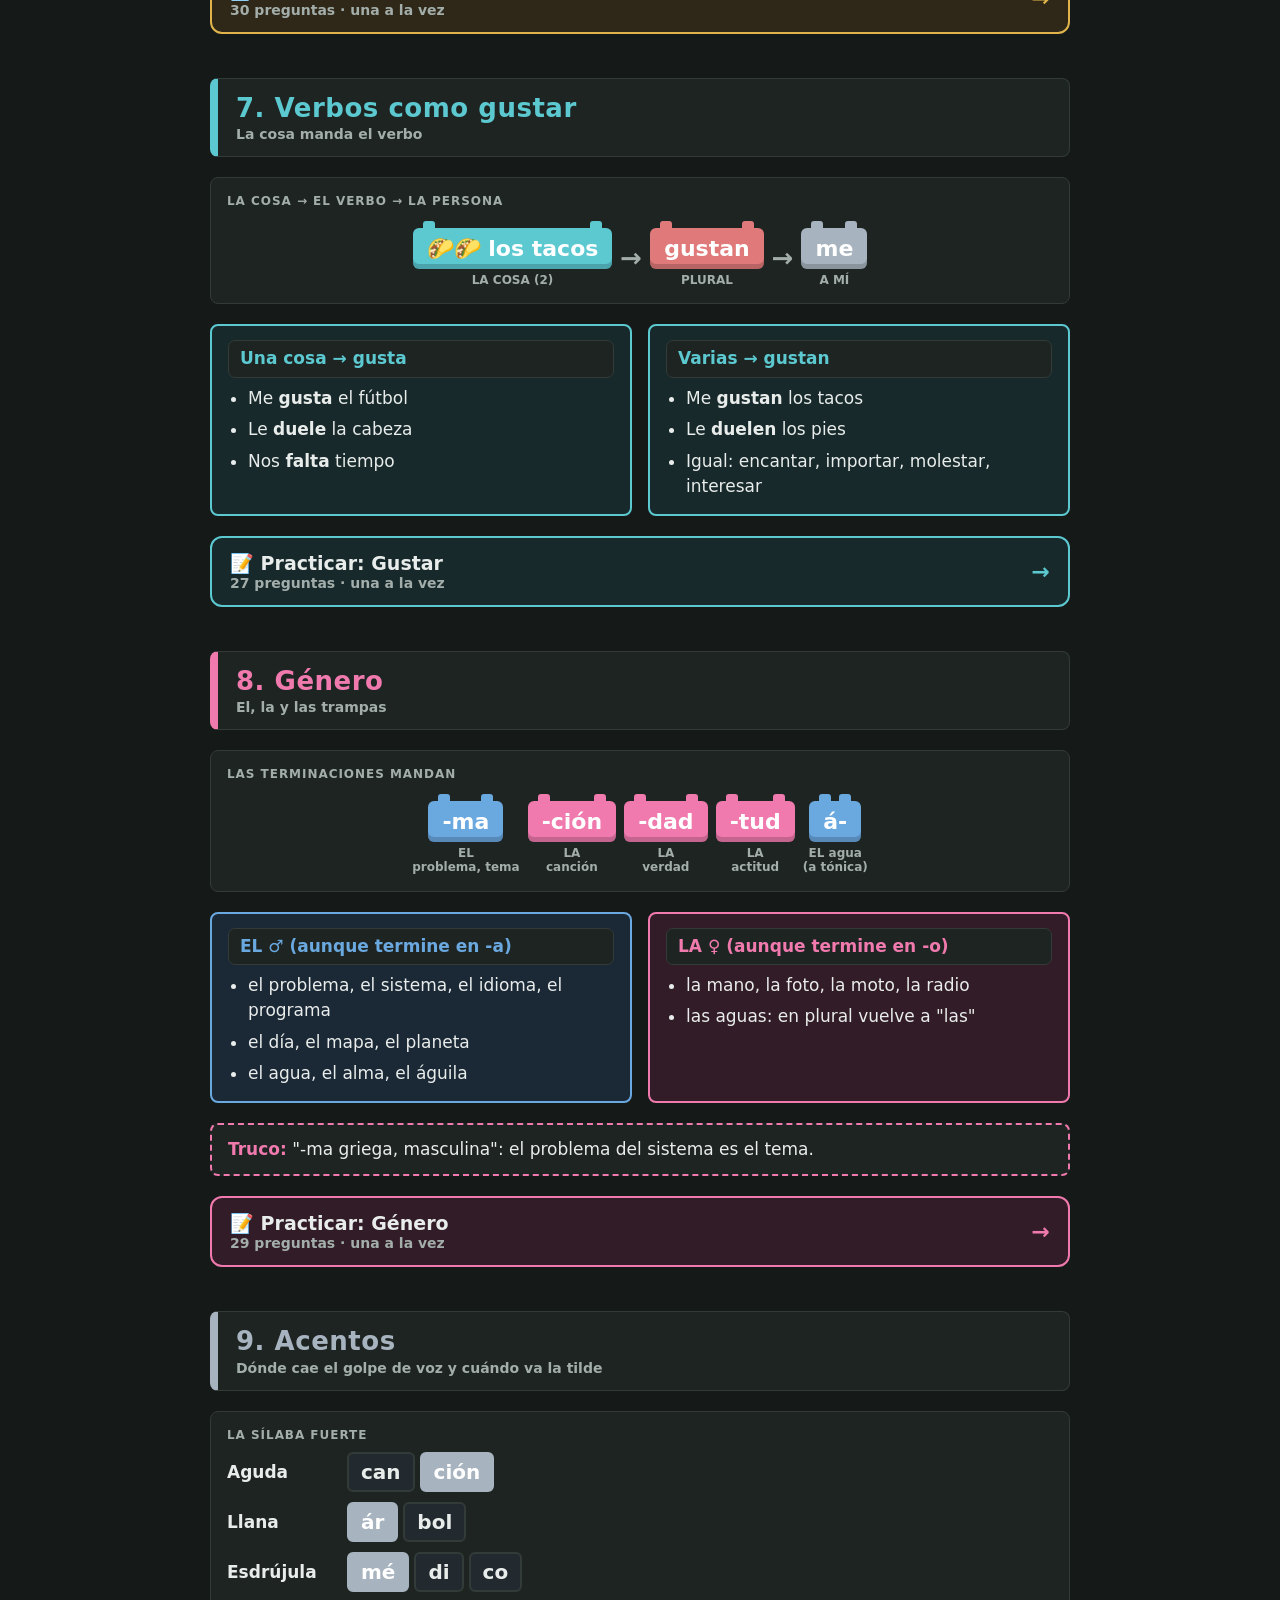
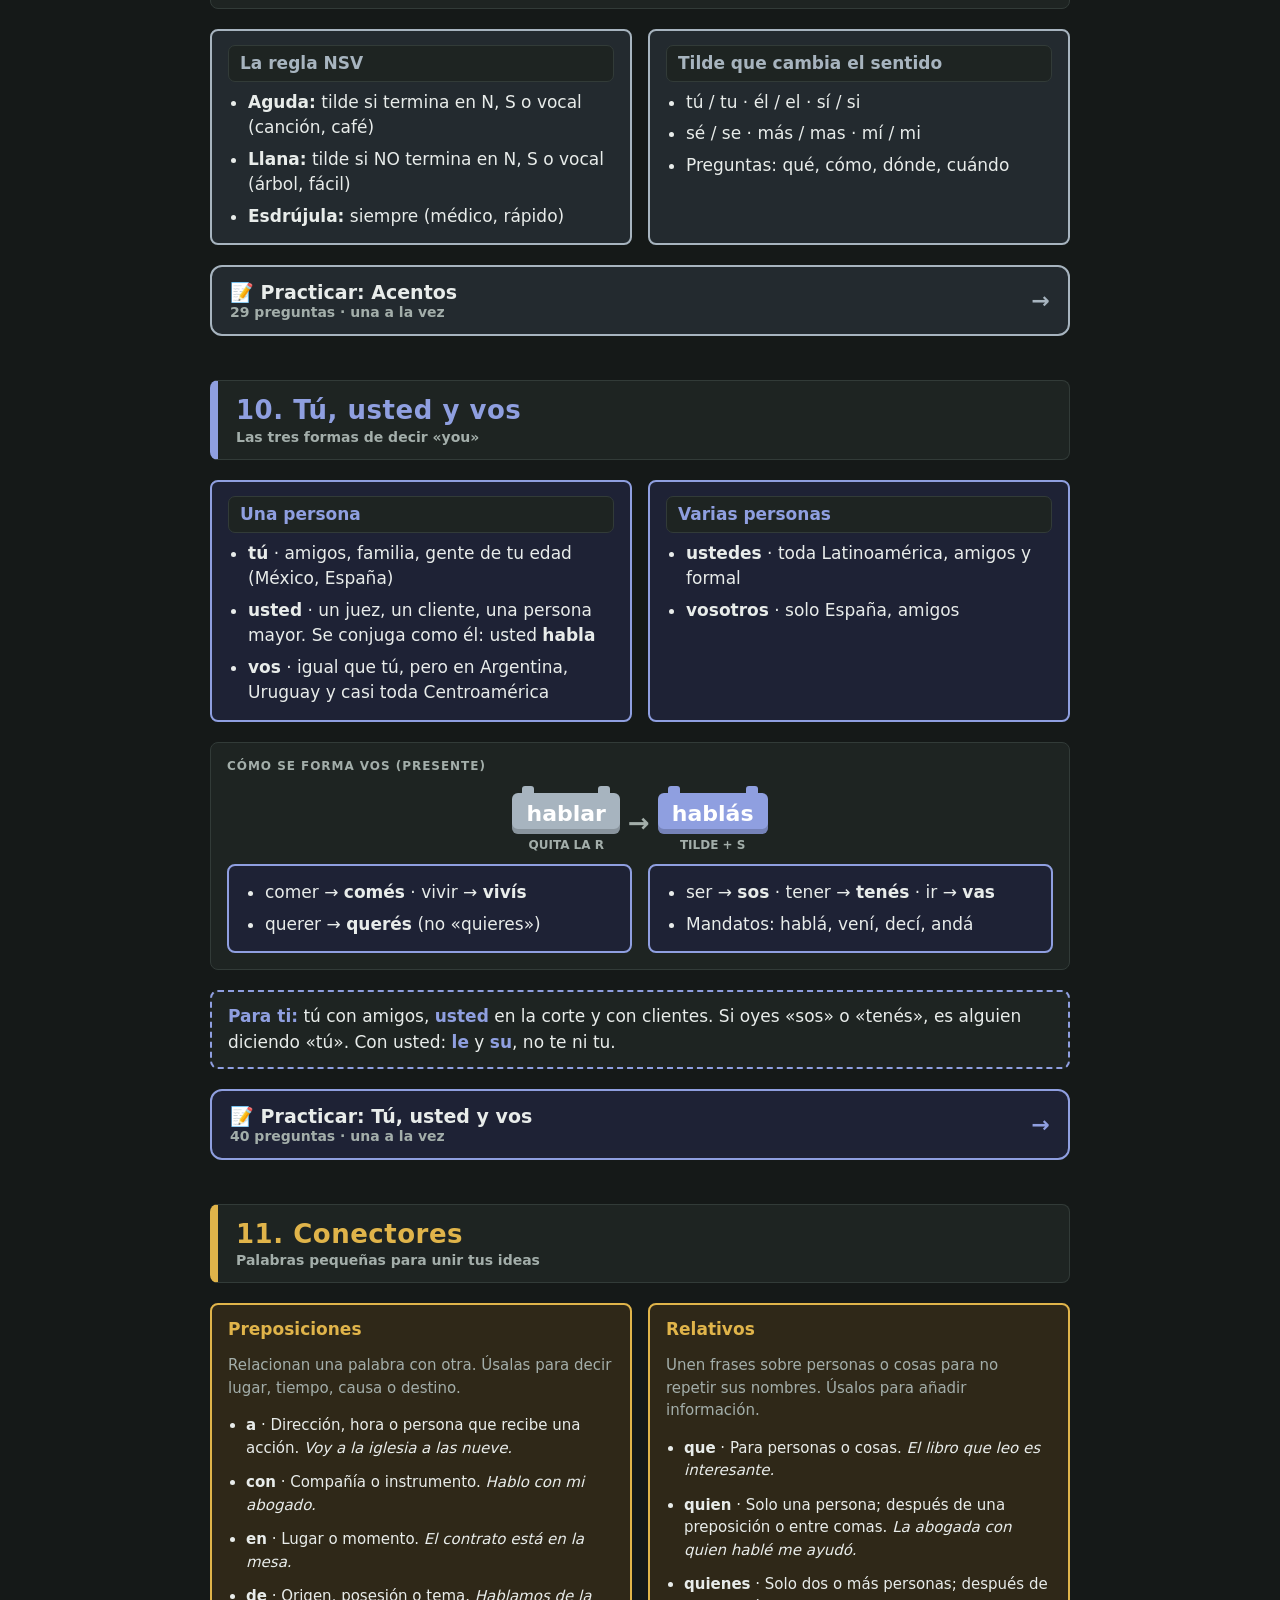
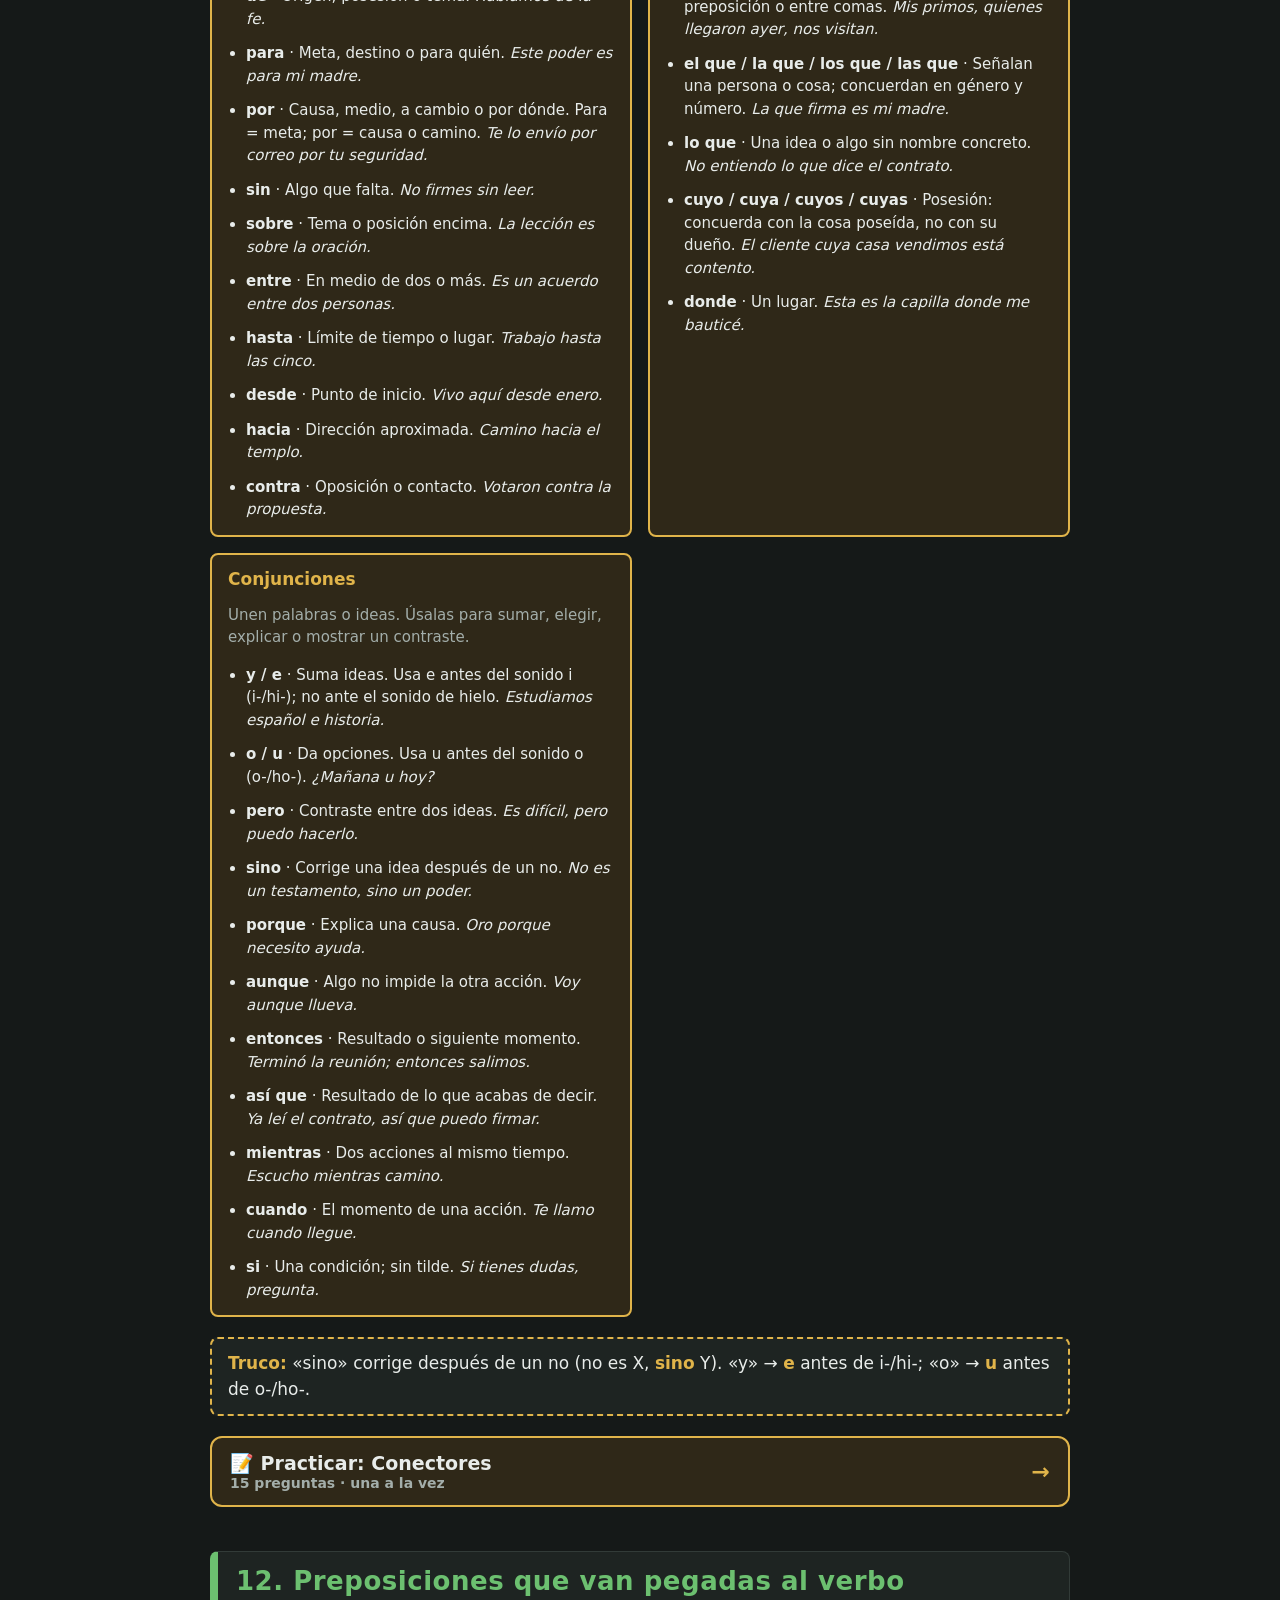
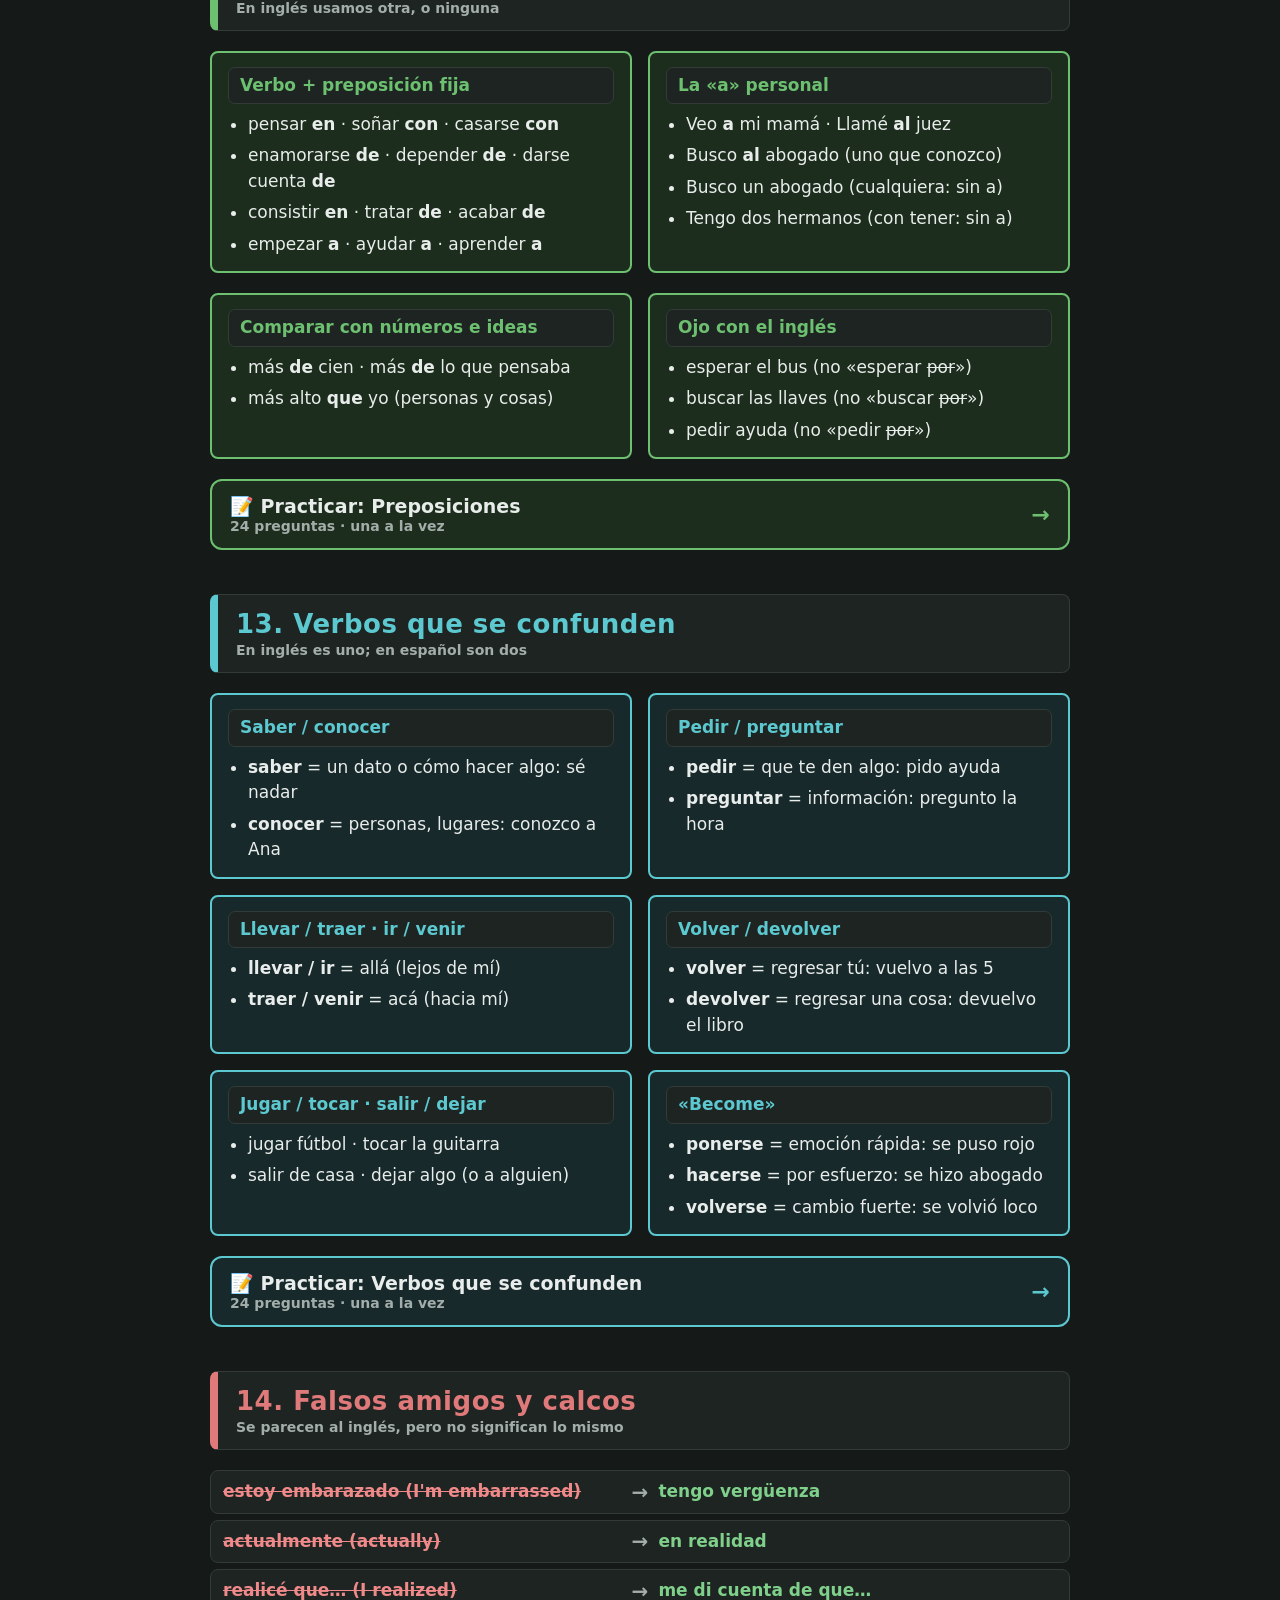
==== commit 38bce8bf: "Reglas page = one hub: rules, vocab by topic, practice under every topic (v33) - Cleaner dark look; " ====
--- a/aprende.html
+++ b/aprende.html
@@ -1,70 +1 @@
-<!doctype html>
-<html lang="es" translate="no">
-<head>
-<meta charset="utf-8">
-<meta name="google" content="notranslate">
-<meta name="viewport" content="width=device-width, initial-scale=1, viewport-fit=cover">
-<meta name="theme-color" content="#1a1a19">
-<meta name="apple-mobile-web-app-capable" content="yes">
-<meta name="apple-mobile-web-app-status-bar-style" content="black-translucent">
-<meta name="apple-mobile-web-app-title" content="Spanish">
-<meta name="description" content="Tu vocabulario y las reglas del español.">
-<title>Spanish · Vocabulario y gramática</title>
-<link rel="manifest" href="manifest.webmanifest">
-<link rel="apple-touch-icon" href="icons/icon-180.png">
-<link rel="icon" href="icons/icon-192.png">
-<link rel="stylesheet" href="app.css">
-<script src="app.js" defer></script>
-<script src="reglas.js" defer></script>
-</head>
-<body class="learn">
-<main>
-<header><p class="eyebrow">PARA REPASAR</p><h1>Gramática y<br>Vocabulario</h1>
-<nav class="jump" aria-label="Ir a">
-<a href="index.html">← Hablar</a>
-<a href="gramatica.html">Reglas</a>
-<a href="#practica">Práctica</a>
-<a href="#vocab">Vocabulario</a>
-</nav></header>
-
-
-
-<section id="reglas" class="panel"><h2>Reglas del español</h2>
-<p class="muted">Las 10 reglas con sus dibujos, flechas y ejemplos.</p>
-<a class="rules-link" href="gramatica.html" style="display:block;text-align:center;font-weight:800;font-size:1.15rem;padding:18px;border-radius:12px;border:2px solid #f0915a;color:inherit;text-decoration:none">📊 Abrir las reglas con dibujos →</a>
-</section>
-
-<section id="practica" class="panel"><h2>Práctica</h2>
-<p class="muted">Escoge un tema. Toca la respuesta y te dice por qué. «Mis errores» guarda las que fallaste.</p>
-<div class="chips" id="rchips" role="group" aria-label="Tema de práctica"></div>
-<p class="rscore"><span id="rscore">0 / 0</span><button id="rreset" class="secondary" type="button">Empezar de nuevo</button></p>
-<div id="rqs" class="stack"></div>
-</section>
-
-<section class="panel"><h2>Hablar sin vergüenza</h2>
-<ol class="plain">
-<li><b>A nadie le importan tus errores tanto como a ti.</b> Quedarte callado te frena más que un error.</li>
-<li><b>Di al empezar: «Voy a cometer errores y está bien».</b></li>
-<li><b>Ten frases de rescate:</b> «¿Cómo se dice…?», «No sé cómo decirlo, pero…», «O sea…», «Déjame pensar».</li>
-<li><b>Grábate una vez a la semana.</b> Suenas mejor de lo que crees.</li>
-<li><b>Conversaciones pequeñas todos los días:</b> llama a Emita, pide la comida en español.</li>
-<li><b>Acuérdate de tu misión.</b> Ya enseñaste en español a cientos de personas.</li>
-<li><b>La meta es que te entiendan, no hablar perfecto.</b></li>
-</ol>
-</section>
-
-<details class="panel more-tips"><summary>Más consejos</summary><div id="tips" class="stack"></div></details>
-
-<section id="vocab" class="panel vocabulary"><h2>Vocabulario</h2>
-<label for="search">Buscar en español o inglés</label>
-<input id="search" type="search" placeholder="Una palabra…" autocomplete="off" autocapitalize="off" spellcheck="false">
-<div class="chips" id="filters" aria-label="Filtrar vocabulario"></div>
-<p id="count" class="muted small" role="status" hidden>Cargando vocabulario…</p>
-<div id="vocab-groups" class="vtable"></div>
-<button id="retry-vocab" class="secondary" hidden>Volver a cargar</button>
-</section>
-
-<footer>Habla despacio. Tómate tu tiempo. Sigue mañana.</footer>
-</main>
-</body>
-</html>
+<!doctype html><html lang="es" translate="no"><head><meta charset="utf-8"><meta name="viewport" content="width=device-width, initial-scale=1"><meta http-equiv="refresh" content="0; url=gramatica.html#vocab"><title>Reglas del Español</title><script>location.replace('gramatica.html#vocab')</script></head><body style="background:#151918"></body></html>
